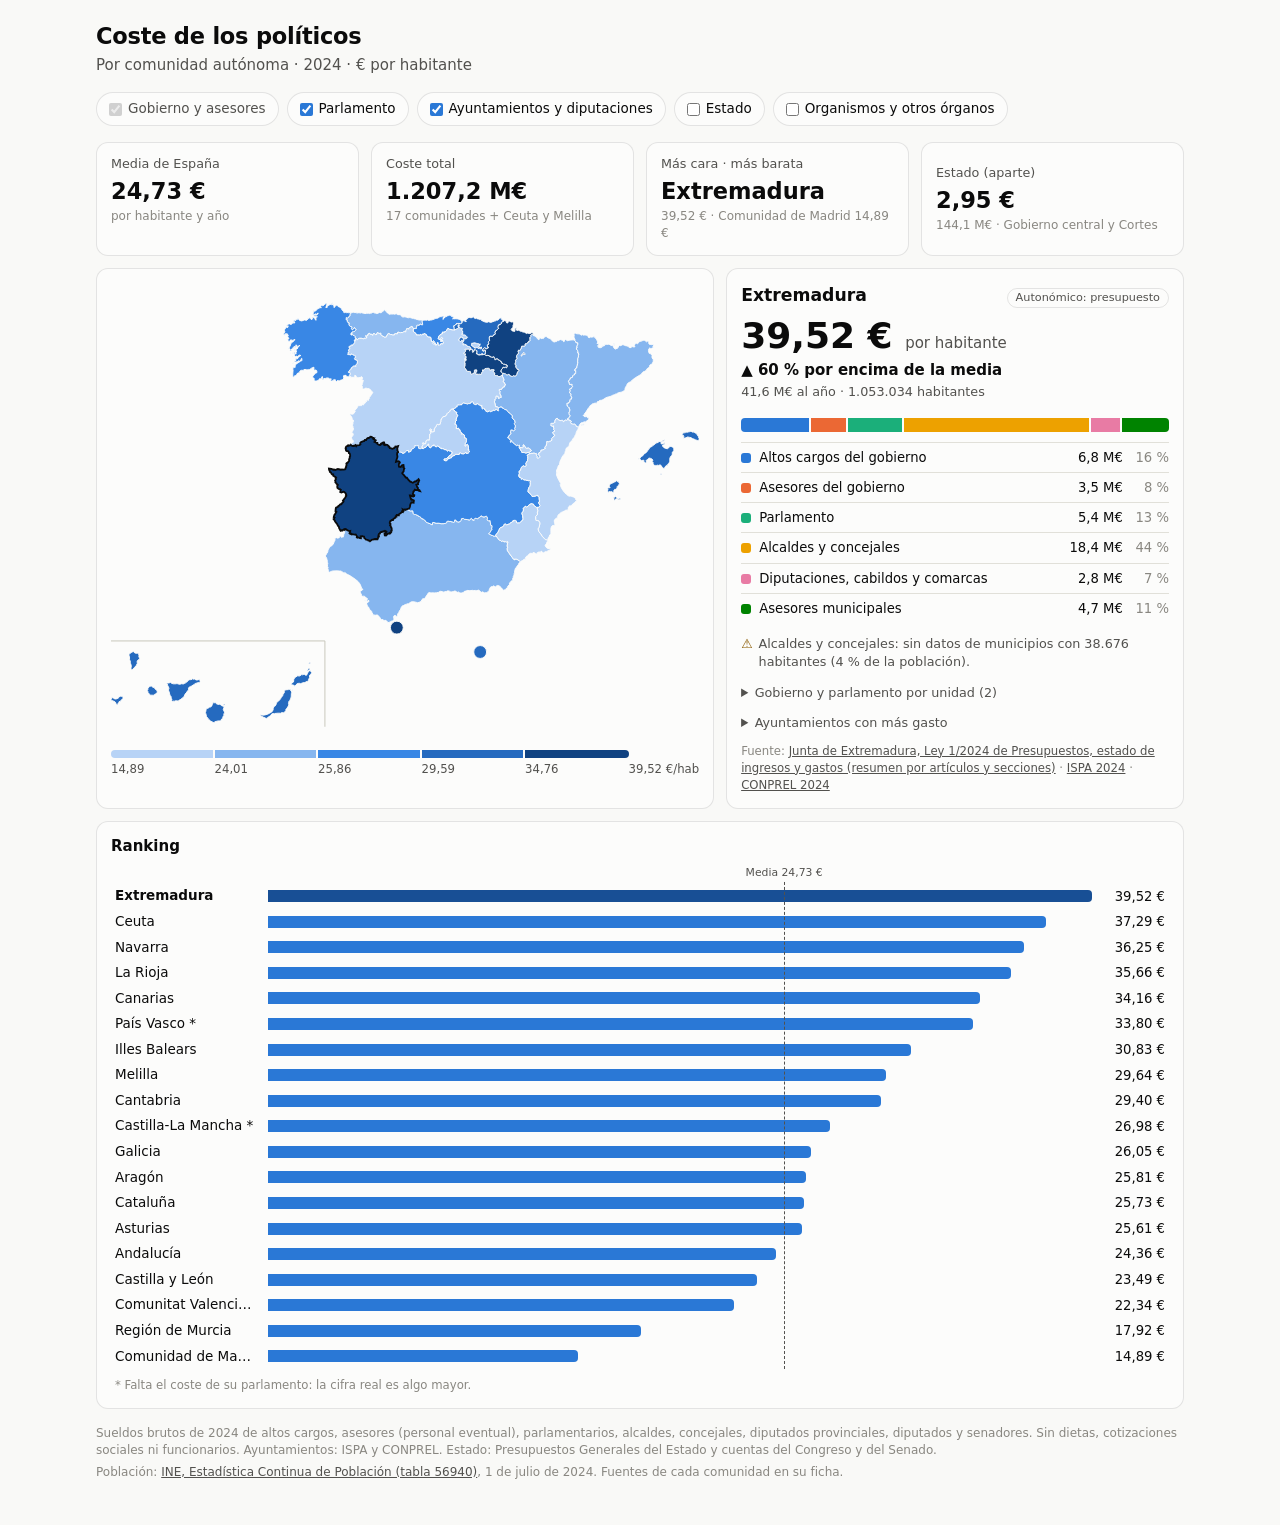
==== docs/index.html @ 9fc7ac74 "Coste de los políticos: web por comunidad autónoma con datos de 2024 Altos cargos, asesores y parlam" ====
<!doctype html>
<html lang="es">
<head>
<meta charset="utf-8">
<meta name="viewport" content="width=device-width, initial-scale=1">
<title>Coste de los políticos</title>
<meta name="description" content="Cuánto cuestan por habitante los altos cargos, asesores, parlamentarios, alcaldes y concejales de cada comunidad autónoma.">
<link rel="stylesheet" href="estilo.css">
</head>
<body>
<div class="app">
  <header class="cab">
    <h1>Coste de los políticos</h1>
    <p class="sub">Por comunidad autónoma · <span class="anyo">2024</span> · € por habitante</p>
  </header>

  <div class="filtros" role="group" aria-label="Qué se incluye">
    <label class="chip fijo"><input type="checkbox" checked disabled> Gobierno y asesores</label>
    <label class="chip"><input type="checkbox" id="f-parlamento" checked> Parlamento</label>
    <label class="chip"><input type="checkbox" id="f-local" checked> Ayuntamientos y diputaciones</label>
    <label class="chip"><input type="checkbox" id="f-estado"> Estado</label>
    <label class="chip"><input type="checkbox" id="f-otros"> Organismos y otros órganos</label>
  </div>

  <section class="kpis" id="kpis" aria-live="polite"></section>

  <main class="rejilla">
    <section class="tarjeta">
      <svg id="mapa" role="img" aria-label="Mapa de España coloreado por coste por habitante"></svg>
      <div class="leyenda" id="leyenda"></div>
    </section>
    <section class="tarjeta" id="ficha" aria-live="polite"></section>
  </main>

  <section class="tarjeta">
    <h2 class="titulo">Ranking</h2>
    <div id="ranking" class="ranking"></div>
  </section>

  <footer class="pie">
    <p>Sueldos brutos de <span class="anyo">2024</span> de altos cargos, asesores (personal eventual), parlamentarios, alcaldes, concejales, diputados provinciales, diputados y senadores. Sin dietas, cotizaciones sociales ni funcionarios. Ayuntamientos: ISPA y CONPREL. Estado: Presupuestos Generales del Estado y cuentas del Congreso y del Senado.</p>
    <p id="pie-fuentes"></p>
  </footer>
</div>
<div id="tip" class="tip" role="tooltip" hidden></div>

<script src="vendor/d3.min.js"></script>
<script src="vendor/topojson-client.min.js"></script>
<script src="vendor/d3-composite-projections.min.js"></script>
<script src="app.js"></script>
</body>
</html>
---- docs/estilo.css ----
:root {
  color-scheme: light;
  --plano: #f9f9f7;
  --superficie: #fcfcfb;
  --tinta: #0b0b0b;
  --tinta-2: #52514e;
  --tenue: #898781;
  --rejilla: #e1e0d9;
  --eje: #c3c2b7;
  --borde: rgba(11, 11, 11, 0.10);
  --acento: #2a78d6;
  --barra: #2a78d6;
  --barra-sel: #184f95;
  --hover: rgba(11, 11, 11, 0.04);
  /* Rampa secuencial (mapa): de menos a más */
  --seq-1: #b7d3f6;
  --seq-2: #86b6ef;
  --seq-3: #3987e5;
  --seq-4: #256abf;
  --seq-5: #104281;
  /* Componentes del coste (paleta categórica en orden fijo) */
  --c-1: #2a78d6;
  --c-2: #eb6834;
  --c-3: #1baf7a;
  --c-4: #eda100;
  --c-5: #e87ba4;
  --c-6: #008300;
  --c-7: #6250d6;
  --c-8: #e34948;
  --aviso: #8a5a00;
}

@media (prefers-color-scheme: dark) {
  :root:not([data-theme="light"]) {
    color-scheme: dark;
    --plano: #0d0d0d;
    --superficie: #1a1a19;
    --tinta: #f0efec;
    --tinta-2: #c3c2b7;
    --tenue: #898781;
    --rejilla: #2c2c2a;
    --eje: #383835;
    --borde: rgba(255, 255, 255, 0.10);
    --acento: #3987e5;
    --barra: #3987e5;
    --barra-sel: #9ec5f4;
    --hover: rgba(255, 255, 255, 0.05);
    --seq-1: #104281;
    --seq-2: #1c5cab;
    --seq-3: #2a78d6;
    --seq-4: #5598e7;
    --seq-5: #9ec5f4;
    --c-1: #3987e5;
    --c-2: #d95926;
    --c-3: #199e70;
    --c-4: #c98500;
    --c-5: #d55181;
    --c-6: #008300;
    --c-7: #9085e9;
    --c-8: #e66767;
    --aviso: #fab219;
  }
}
:root[data-theme="dark"] {
  color-scheme: dark;
  --plano: #0d0d0d;
  --superficie: #1a1a19;
  --tinta: #f0efec;
  --tinta-2: #c3c2b7;
  --tenue: #898781;
  --rejilla: #2c2c2a;
  --eje: #383835;
  --borde: rgba(255, 255, 255, 0.10);
  --acento: #3987e5;
  --barra: #3987e5;
  --barra-sel: #9ec5f4;
  --hover: rgba(255, 255, 255, 0.05);
  --seq-1: #104281;
  --seq-2: #1c5cab;
  --seq-3: #2a78d6;
  --seq-4: #5598e7;
  --seq-5: #9ec5f4;
  --c-1: #3987e5;
  --c-2: #d95926;
  --c-3: #199e70;
  --c-4: #c98500;
  --c-5: #d55181;
  --c-6: #008300;
  --c-7: #9085e9;
  --c-8: #e66767;
  --aviso: #fab219;
}

* { box-sizing: border-box; }

html, body {
  margin: 0;
  background: var(--plano);
  color: var(--tinta);
  font-family: system-ui, -apple-system, "Segoe UI", sans-serif;
  font-size: 15px;
  line-height: 1.45;
}

.app {
  max-width: 1120px;
  margin: 0 auto;
  padding: 20px 16px 40px;
}

.cab h1 { font-size: 1.5rem; margin: 0; font-weight: 650; letter-spacing: -0.01em; }
.sub { margin: 2px 0 0; color: var(--tinta-2); }

.filtros { display: flex; flex-wrap: wrap; gap: 8px; margin: 16px 0; }
.chip {
  display: inline-flex; align-items: center; gap: 6px;
  padding: 6px 12px; border: 1px solid var(--borde); border-radius: 999px;
  background: var(--superficie); cursor: pointer; user-select: none; font-size: 0.9rem;
}
.chip:hover { background: var(--hover); }
.chip.fijo { cursor: default; color: var(--tinta-2); }
.chip input { accent-color: var(--acento); margin: 0; }

.kpis { display: grid; grid-template-columns: repeat(4, minmax(0, 1fr)); gap: 12px; margin-bottom: 12px; }
.kpi.clic { font: inherit; color: inherit; text-align: left; cursor: pointer; }
.kpi.clic:hover { background: var(--hover); }
.kpi.clic.sel { border-color: var(--tinta-2); }
.kpi { background: var(--superficie); border: 1px solid var(--borde); border-radius: 12px; padding: 12px 14px; }
.kpi .et { color: var(--tinta-2); font-size: 0.85rem; }
.kpi .val { font-size: 1.5rem; font-weight: 650; margin-top: 2px; }
.kpi .det { color: var(--tenue); font-size: 0.8rem; }

.rejilla { display: grid; grid-template-columns: minmax(0, 1.35fr) minmax(0, 1fr); gap: 12px; margin-bottom: 12px; }
.tarjeta { background: var(--superficie); border: 1px solid var(--borde); border-radius: 12px; padding: 14px; min-width: 0; }
.titulo { font-size: 1rem; margin: 0 0 10px; font-weight: 600; }

#mapa { width: 100%; height: auto; display: block; }
#mapa .region { stroke: var(--superficie); stroke-width: 1; cursor: pointer; }
#mapa .region:hover { stroke: var(--tinta); stroke-width: 1.5; }
#mapa .region.sel { stroke: var(--tinta); stroke-width: 2; }
#mapa .marco { fill: none; stroke: var(--eje); stroke-width: 1; }

.leyenda { display: flex; align-items: flex-start; gap: 0; margin-top: 8px; font-size: 0.78rem; color: var(--tinta-2); }
.leyenda .paso { display: flex; flex-direction: column; flex: 1; min-width: 0; }
.leyenda .paso i { display: block; height: 8px; margin-right: 2px; }
.leyenda .paso:first-child i { border-radius: 4px 0 0 4px; }
.leyenda .paso:nth-last-child(2) i { border-radius: 0 4px 4px 0; margin-right: 0; }
.leyenda .paso.fin { flex: 0 0 auto; min-width: auto; }
.leyenda .paso.fin i { background: none; }
.leyenda .paso span { margin-top: 3px; font-variant-numeric: tabular-nums; }

/* Ficha */
.ficha-cab { display: flex; justify-content: space-between; align-items: baseline; gap: 8px; }
.ficha-cab h2 { font-size: 1.15rem; margin: 0; }
.base { font-size: 0.75rem; color: var(--tinta-2); border: 1px solid var(--borde); border-radius: 999px; padding: 1px 8px; white-space: nowrap; }
.heroe { font-size: 2.4rem; font-weight: 650; line-height: 1.1; margin-top: 8px; }
.heroe small { font-size: 1rem; font-weight: 500; color: var(--tinta-2); }
.comp { margin-top: 4px; color: var(--tinta-2); }
.comp b { color: var(--tinta); font-weight: 600; }
.datos-linea { color: var(--tinta-2); font-size: 0.85rem; margin-top: 2px; }

.pila { display: flex; height: 14px; gap: 2px; margin: 16px 0 10px; }
.pila span { display: block; height: 100%; min-width: 2px; }
.pila span:first-child { border-radius: 4px 0 0 4px; }
.pila span:last-child { border-radius: 0 4px 4px 0; }
.pila span:only-child { border-radius: 4px; }

.desglose { width: 100%; border-collapse: collapse; font-size: 0.88rem; }
.desglose td { padding: 5px 0; border-top: 1px solid var(--rejilla); }
.desglose td.num { text-align: right; font-variant-numeric: tabular-nums; white-space: nowrap; padding-left: 8px; }
.desglose td.pct { color: var(--tenue); width: 3.5em; }
.mu { display: inline-block; width: 10px; height: 10px; border-radius: 3px; margin-right: 8px; vertical-align: -1px; }

.avisos { margin: 12px 0 0; padding: 0; list-style: none; font-size: 0.85rem; }
.avisos li { display: flex; gap: 6px; color: var(--tinta-2); margin-top: 4px; }
.avisos li.falta::before, .avisos li.aviso::before { content: "⚠"; color: var(--aviso); }
.avisos li.nota::before { content: "ℹ"; color: var(--tenue); }

details { margin-top: 12px; font-size: 0.85rem; }
summary { cursor: pointer; color: var(--tinta-2); }
details ul { margin: 6px 0 0; padding: 0; list-style: none; max-height: 260px; overflow: auto; }
details li { display: flex; justify-content: space-between; gap: 8px; padding: 3px 0; border-top: 1px solid var(--rejilla); }
details li span:last-child { font-variant-numeric: tabular-nums; white-space: nowrap; color: var(--tinta-2); }
.fuentes { margin-top: 10px; font-size: 0.78rem; color: var(--tenue); }
.fuentes a { color: var(--tinta-2); }

/* Ranking */
.ranking { position: relative; }
.fila {
  display: grid; grid-template-columns: 9.5rem minmax(0, 1fr) 4.2rem; align-items: center; gap: 10px;
  width: 100%; padding: 3px 4px; border: 0; background: none; color: inherit; font: inherit; text-align: left;
  cursor: pointer; border-radius: 6px;
}
.fila:hover { background: var(--hover); }
.fila .nom { white-space: nowrap; overflow: hidden; text-overflow: ellipsis; font-size: 0.9rem; }
.fila.sel .nom { font-weight: 650; }
.fila .pista { position: relative; height: 12px; }
.fila .bar { position: absolute; left: 0; top: 0; bottom: 0; background: var(--barra); border-radius: 0 4px 4px 0; }
.fila.sel .bar { background: var(--barra-sel); }
.fila .v { text-align: right; font-variant-numeric: tabular-nums; font-size: 0.88rem; }
.media-linea { position: absolute; top: 0; bottom: 0; width: 0; border-left: 1.5px dashed var(--tinta-2); pointer-events: none; }
.media-et { position: absolute; top: -2px; transform: translateX(-50%); font-size: 0.72rem; color: var(--tinta-2); background: var(--superficie); padding: 0 4px; pointer-events: none; }
.ranking-cuerpo { position: relative; padding-top: 16px; }
.nota-rk { margin: 8px 4px 0; font-size: 0.78rem; color: var(--tenue); }

.pie { color: var(--tenue); font-size: 0.8rem; margin-top: 16px; }
.pie p { margin: 4px 0; }
.pie a { color: var(--tinta-2); }

.tip {
  position: fixed; z-index: 10; pointer-events: none;
  background: var(--superficie); color: var(--tinta); border: 1px solid var(--borde);
  border-radius: 8px; padding: 8px 10px; font-size: 0.82rem; box-shadow: 0 4px 16px rgba(0, 0, 0, 0.12);
  max-width: 240px;
}
.tip b { display: block; margin-bottom: 2px; }
.tip .t2 { color: var(--tinta-2); }

@media (max-width: 760px) {
  .rejilla { grid-template-columns: 1fr; }
  .kpis { grid-template-columns: 1fr 1fr; }
  .fila { grid-template-columns: 7.2rem minmax(0, 1fr) 3.8rem; gap: 8px; }
  .heroe { font-size: 2rem; }
}
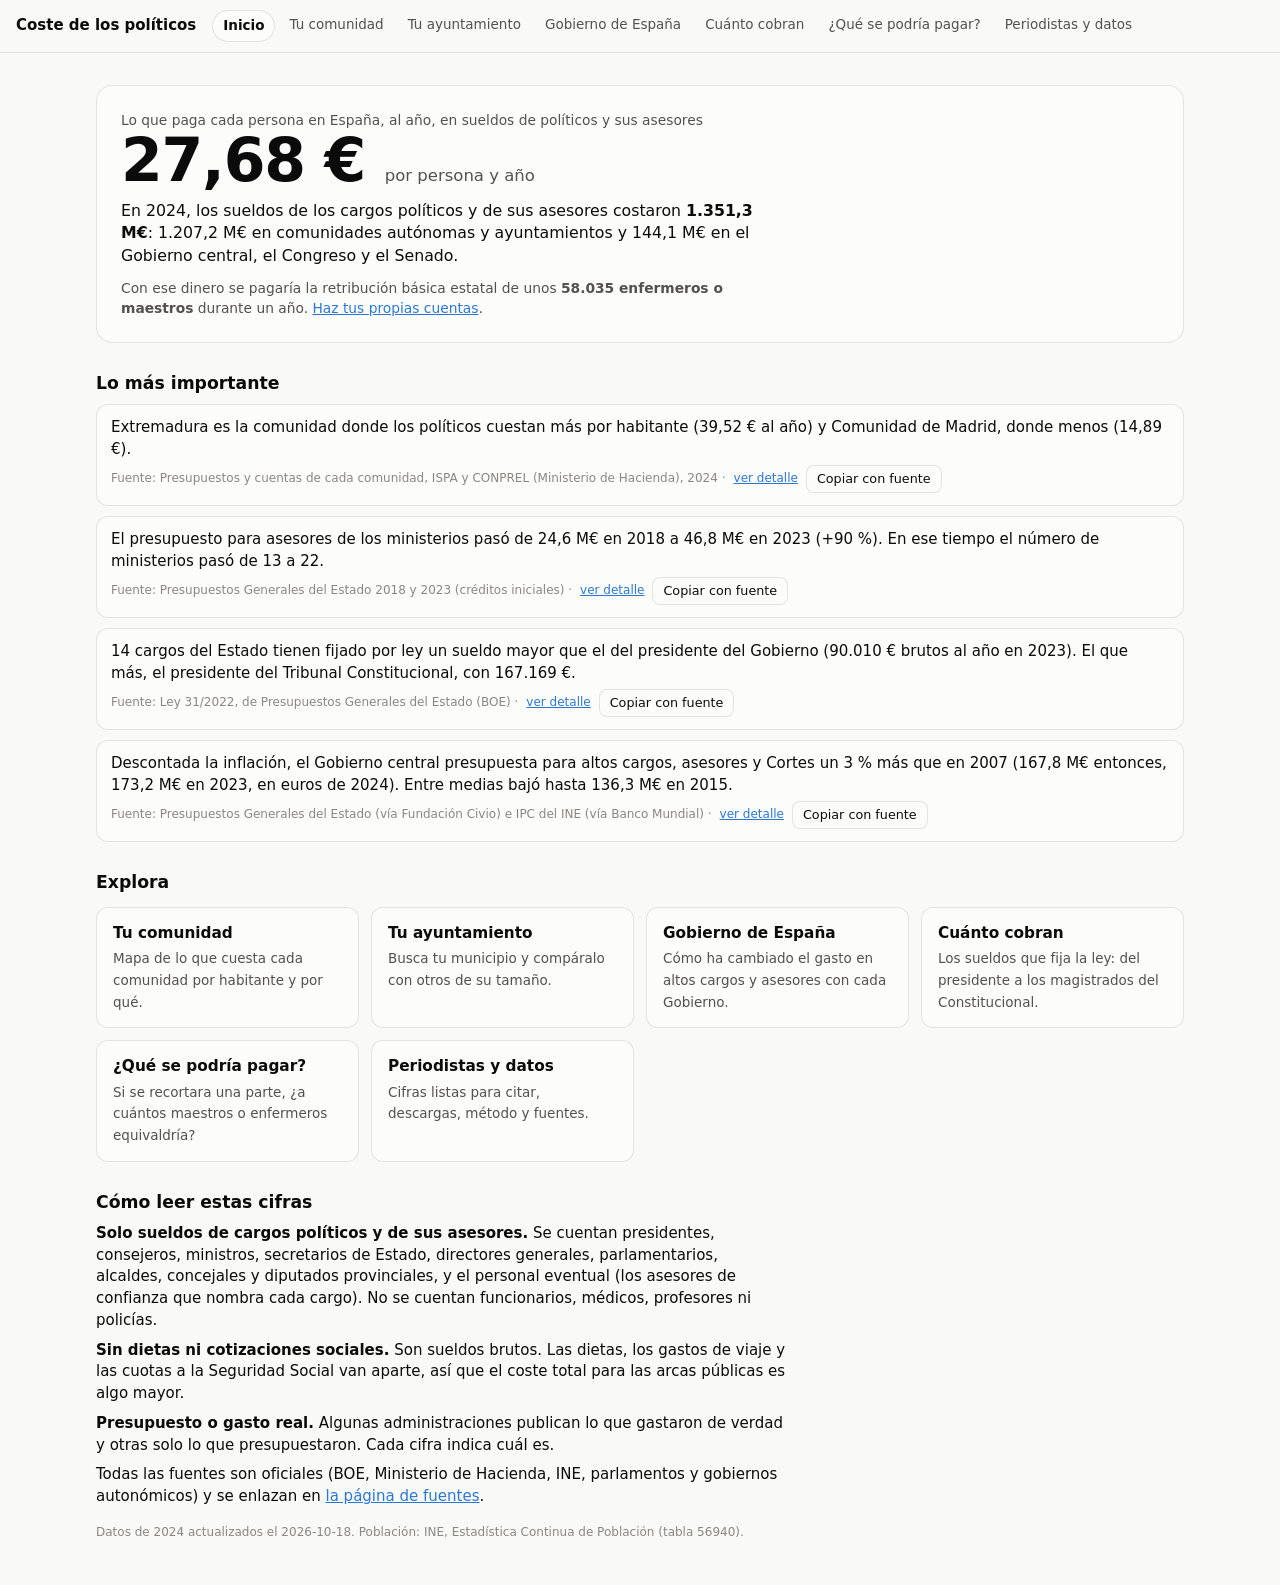
==== commit 2f262d49: "Web para cualquier lector: Gobierno central desde 2007, sueldos desde 1986 y sección para periodista" ====
--- a/docs/index.html
+++ b/docs/index.html
@@ -4,49 +4,47 @@
 <meta charset="utf-8">
 <meta name="viewport" content="width=device-width, initial-scale=1">
 <title>Coste de los políticos</title>
-<meta name="description" content="Cuánto cuestan por habitante los altos cargos, asesores, parlamentarios, alcaldes y concejales de cada comunidad autónoma.">
+<meta name="description" content="Cuánto nos cuestan los políticos en España: gobiernos, parlamentos, ayuntamientos y Gobierno central, explicado para cualquiera y con datos descargables para periodistas.">
 <link rel="stylesheet" href="estilo.css">
 </head>
 <body>
+<nav class="menu" id="menu" aria-label="Secciones"></nav>
 <div class="app">
-  <header class="cab">
-    <h1>Coste de los políticos</h1>
-    <p class="sub">Por comunidad autónoma · <span class="anyo">2024</span> · € por habitante</p>
-  </header>
-
-  <div class="filtros" role="group" aria-label="Qué se incluye">
-    <label class="chip fijo"><input type="checkbox" checked disabled> Gobierno y asesores</label>
-    <label class="chip"><input type="checkbox" id="f-parlamento" checked> Parlamento</label>
-    <label class="chip"><input type="checkbox" id="f-local" checked> Ayuntamientos y diputaciones</label>
-    <label class="chip"><input type="checkbox" id="f-estado"> Estado</label>
-    <label class="chip"><input type="checkbox" id="f-otros"> Organismos y otros órganos</label>
-  </div>
-
-  <section class="kpis" id="kpis" aria-live="polite"></section>
-
-  <main class="rejilla">
-    <section class="tarjeta">
-      <svg id="mapa" role="img" aria-label="Mapa de España coloreado por coste por habitante"></svg>
-      <div class="leyenda" id="leyenda"></div>
-    </section>
-    <section class="tarjeta" id="ficha" aria-live="polite"></section>
-  </main>
-
-  <section class="tarjeta">
-    <h2 class="titulo">Ranking</h2>
-    <div id="ranking" class="ranking"></div>
+  <section class="portada" aria-live="polite">
+    <div class="det">Lo que paga cada persona en España, al año, en sueldos de políticos y sus asesores</div>
+    <div class="gran-cifra" id="cifra">…</div>
+    <p id="explica"></p>
+    <p class="det" id="equivale"></p>
   </section>
 
-  <footer class="pie">
-    <p>Sueldos brutos de <span class="anyo">2024</span> de altos cargos, asesores (personal eventual), parlamentarios, alcaldes, concejales, diputados provinciales, diputados y senadores. Sin dietas, cotizaciones sociales ni funcionarios. Ayuntamientos: ISPA y CONPREL. Estado: Presupuestos Generales del Estado y cuentas del Congreso y del Senado.</p>
-    <p id="pie-fuentes"></p>
-  </footer>
+  <section class="seccion">
+    <h2>Lo más importante</h2>
+    <ul class="claves" id="claves"></ul>
+  </section>
+
+  <section class="seccion">
+    <h2>Explora</h2>
+    <div class="tarjetas">
+      <a class="tarjeta-enlace" href="comunidades.html"><b>Tu comunidad</b><span>Mapa de lo que cuesta cada comunidad por habitante y por qué.</span></a>
+      <a class="tarjeta-enlace" href="ayuntamientos.html"><b>Tu ayuntamiento</b><span>Busca tu municipio y compáralo con otros de su tamaño.</span></a>
+      <a class="tarjeta-enlace" href="estado.html"><b>Gobierno de España</b><span>Cómo ha cambiado el gasto en altos cargos y asesores con cada Gobierno.</span></a>
+      <a class="tarjeta-enlace" href="sueldos.html"><b>Cuánto cobran</b><span>Los sueldos que fija la ley: del presidente a los magistrados del Constitucional.</span></a>
+      <a class="tarjeta-enlace" href="calculadora.html"><b>¿Qué se podría pagar?</b><span>Si se recortara una parte, ¿a cuántos maestros o enfermeros equivaldría?</span></a>
+      <a class="tarjeta-enlace" href="periodistas.html"><b>Periodistas y datos</b><span>Cifras listas para citar, descargas, método y fuentes.</span></a>
+    </div>
+  </section>
+
+  <section class="seccion texto">
+    <h2>Cómo leer estas cifras</h2>
+    <p><b>Solo sueldos de cargos políticos y de sus asesores.</b> Se cuentan presidentes, consejeros, ministros, secretarios de Estado, directores generales, parlamentarios, alcaldes, concejales y diputados provinciales, y el personal eventual (los asesores de confianza que nombra cada cargo). No se cuentan funcionarios, médicos, profesores ni policías.</p>
+    <p><b>Sin dietas ni cotizaciones sociales.</b> Son sueldos brutos. Las dietas, los gastos de viaje y las cuotas a la Seguridad Social van aparte, así que el coste total para las arcas públicas es algo mayor.</p>
+    <p><b>Presupuesto o gasto real.</b> Algunas administraciones publican lo que gastaron de verdad y otras solo lo que presupuestaron. Cada cifra indica cuál es.</p>
+    <p>Todas las fuentes son oficiales (BOE, Ministerio de Hacienda, INE, parlamentos y gobiernos autonómicos) y se enlazan en <a href="periodistas.html#fuentes">la página de fuentes</a>.</p>
+  </section>
+
+  <footer class="pie"><p id="pie"></p></footer>
 </div>
-<div id="tip" class="tip" role="tooltip" hidden></div>
-
-<script src="vendor/d3.min.js"></script>
-<script src="vendor/topojson-client.min.js"></script>
-<script src="vendor/d3-composite-projections.min.js"></script>
-<script src="app.js"></script>
+<script src="comun.js"></script>
+<script src="inicio.js"></script>
 </body>
 </html>
--- a/docs/estilo.css
+++ b/docs/estilo.css
@@ -222,3 +222,136 @@
   .fila { grid-template-columns: 7.2rem minmax(0, 1fr) 3.8rem; gap: 8px; }
   .heroe { font-size: 2rem; }
 }
+
+/* ---- Estructura común de las páginas ---- */
+.menu {
+  position: sticky; top: 0; z-index: 5; background: var(--plano); border-bottom: 1px solid var(--borde);
+  display: flex; align-items: center; gap: 16px; flex-wrap: wrap; padding: 10px 16px; max-width: none;
+}
+.menu .marca { font-weight: 700; color: var(--tinta); text-decoration: none; white-space: nowrap; }
+.menu-enlaces { display: flex; flex-wrap: wrap; gap: 4px; }
+.menu-enlaces a {
+  color: var(--tinta-2); text-decoration: none; padding: 5px 10px; border-radius: 999px; font-size: 0.9rem;
+}
+.menu-enlaces a:hover { background: var(--hover); color: var(--tinta); }
+.menu-enlaces a[aria-current="page"] { background: var(--superficie); color: var(--tinta); border: 1px solid var(--borde); font-weight: 600; }
+.menu-boton { display: none; margin-left: auto; font: inherit; background: var(--superficie); color: var(--tinta);
+  border: 1px solid var(--borde); border-radius: 8px; padding: 4px 10px; cursor: pointer; }
+
+a { color: var(--acento); }
+.app h1 { font-size: 1.6rem; margin: 8px 0 4px; font-weight: 650; letter-spacing: -0.01em; }
+.app h2 { font-size: 1.15rem; margin: 0 0 8px; font-weight: 650; }
+.entradilla { color: var(--tinta-2); font-size: 1.05rem; max-width: 46rem; margin: 0 0 16px; }
+.seccion { margin: 28px 0 0; }
+.texto { max-width: 46rem; }
+.texto p { margin: 8px 0; }
+.nota-pie { color: var(--tenue); font-size: 0.8rem; margin-top: 8px; }
+
+/* Portada */
+.portada { background: var(--superficie); border: 1px solid var(--borde); border-radius: 16px; padding: 24px; margin-top: 12px; }
+.portada .gran-cifra { font-size: clamp(2.6rem, 8vw, 4rem); font-weight: 700; line-height: 1; letter-spacing: -0.02em; }
+.portada .gran-cifra small { font-size: 1.1rem; font-weight: 500; color: var(--tinta-2); letter-spacing: 0; }
+.portada p { margin: 10px 0 0; font-size: 1.05rem; max-width: 44rem; }
+.portada .det { color: var(--tinta-2); font-size: 0.92rem; }
+
+.tarjetas { display: grid; grid-template-columns: repeat(auto-fill, minmax(240px, 1fr)); gap: 12px; margin-top: 12px; }
+a.tarjeta-enlace {
+  display: block; text-decoration: none; color: inherit; background: var(--superficie); border: 1px solid var(--borde);
+  border-radius: 12px; padding: 14px 16px;
+}
+a.tarjeta-enlace:hover { background: var(--hover); border-color: var(--tinta-2); }
+a.tarjeta-enlace b { display: block; font-size: 1.02rem; margin-bottom: 4px; }
+a.tarjeta-enlace span { color: var(--tinta-2); font-size: 0.9rem; }
+
+.claves { list-style: none; margin: 0; padding: 0; display: grid; gap: 10px; }
+.claves li { background: var(--superficie); border: 1px solid var(--borde); border-radius: 12px; padding: 12px 14px; }
+.claves .frase { font-size: 1rem; }
+.claves .fuente-frase { color: var(--tenue); font-size: 0.8rem; margin-top: 4px; display: flex; gap: 8px; align-items: center; flex-wrap: wrap; }
+
+/* Botones y controles */
+.boton {
+  font: inherit; font-size: 0.85rem; color: var(--tinta); background: var(--superficie); border: 1px solid var(--borde);
+  border-radius: 8px; padding: 4px 10px; cursor: pointer; text-decoration: none; display: inline-flex; align-items: center; gap: 4px;
+}
+.boton:hover { background: var(--hover); border-color: var(--tinta-2); }
+.segmentos { display: inline-flex; border: 1px solid var(--borde); border-radius: 999px; padding: 2px; background: var(--superficie); }
+.segmentos button { font: inherit; font-size: 0.85rem; border: 0; background: none; color: var(--tinta-2); padding: 4px 12px; border-radius: 999px; cursor: pointer; }
+.segmentos button[aria-pressed="true"] { background: var(--tinta); color: var(--plano); }
+.controles { display: flex; flex-wrap: wrap; gap: 8px 16px; align-items: center; margin: 8px 0 12px; }
+.controles label { font-size: 0.85rem; color: var(--tinta-2); display: inline-flex; gap: 6px; align-items: center; }
+input[type="search"], input[type="number"], select {
+  font: inherit; color: var(--tinta); background: var(--superficie); border: 1px solid var(--borde);
+  border-radius: 8px; padding: 7px 10px;
+}
+input[type="search"] { width: 100%; max-width: 28rem; font-size: 1rem; }
+
+/* Gráficos */
+.grafico { width: 100%; height: auto; display: block; overflow: visible; }
+.grafico .eje text { fill: var(--tinta-2); font-size: 11px; }
+.grafico .eje line, .grafico .eje path { stroke: var(--eje); }
+.grafico .rejilla-y line { stroke: var(--rejilla); }
+.grafico .banda { fill: var(--hover); }
+.grafico .banda-et { fill: var(--tinta-2); font-size: 11px; }
+.grafico .prorroga { fill: url(#rayado); }
+.grafico .marca-hover { fill: transparent; cursor: default; }
+.grafico .linea { fill: none; stroke-width: 2; }
+.grafico .punto { stroke: var(--superficie); stroke-width: 2; }
+.leyenda-cat { display: flex; flex-wrap: wrap; gap: 4px 14px; font-size: 0.82rem; color: var(--tinta-2); margin: 6px 0; }
+.leyenda-cat span { display: inline-flex; align-items: center; gap: 6px; }
+
+/* Tablas de datos */
+.tabla { width: 100%; border-collapse: collapse; font-size: 0.88rem; }
+.tabla th { text-align: left; color: var(--tinta-2); font-weight: 600; padding: 6px 8px 6px 0; border-bottom: 1px solid var(--eje); }
+.tabla td { padding: 6px 8px 6px 0; border-top: 1px solid var(--rejilla); vertical-align: top; }
+.tabla .num { text-align: right; font-variant-numeric: tabular-nums; white-space: nowrap; }
+.tabla-scroll { overflow-x: auto; }
+.etiqueta { display: inline-block; font-size: 0.72rem; border: 1px solid var(--borde); border-radius: 999px; padding: 0 7px; color: var(--tinta-2); white-space: nowrap; }
+.etiqueta.alerta { border-color: var(--aviso); color: var(--aviso); }
+
+/* Barras horizontales (rankings de sueldos, municipios) */
+.barras { display: grid; gap: 2px; }
+.barra-fila { display: grid; grid-template-columns: minmax(0, 15rem) minmax(0, 1fr) 6.5rem; gap: 10px; align-items: center; padding: 3px 4px; border-radius: 6px; }
+.barra-fila:hover { background: var(--hover); }
+.barra-fila .nom { font-size: 0.88rem; }
+.barra-fila .pista { position: relative; height: 12px; }
+.barra-fila .bar { position: absolute; left: 0; top: 0; bottom: 0; border-radius: 0 4px 4px 0; background: var(--barra); }
+.barra-fila .v { text-align: right; font-variant-numeric: tabular-nums; font-size: 0.88rem; }
+.barra-fila .ref { position: absolute; top: -3px; bottom: -3px; border-left: 1.5px dashed var(--tinta-2); }
+
+/* Explicaciones («por qué cuesta tanto») */
+.porque { margin-top: 14px; padding: 12px 14px; border-radius: 10px; background: var(--hover); font-size: 0.9rem; }
+.porque h3 { margin: 0 0 6px; font-size: 0.95rem; }
+.porque ul { margin: 0; padding-left: 18px; }
+.porque li { margin: 4px 0; }
+
+/* Calculadora */
+.calc { display: grid; grid-template-columns: minmax(0, 1fr) minmax(0, 1fr); gap: 12px; }
+.calc .campo { display: grid; gap: 6px; margin-bottom: 12px; }
+.calc .campo > span { font-size: 0.85rem; color: var(--tinta-2); }
+.resultado-calc .gran-cifra { font-size: 2.8rem; font-weight: 700; line-height: 1.05; }
+.iconos { display: flex; flex-wrap: wrap; gap: 3px; margin-top: 10px; max-height: 220px; overflow: hidden; }
+.iconos i { width: 10px; height: 10px; border-radius: 3px; background: var(--c-3); display: block; }
+
+.aviso-caja { border: 1px solid var(--aviso); border-radius: 10px; padding: 10px 12px; font-size: 0.9rem; margin: 12px 0; }
+.aviso-caja b { color: var(--aviso); }
+code, pre { font-family: ui-monospace, SFMono-Regular, Menlo, monospace; font-size: 0.82rem; }
+pre { background: var(--hover); padding: 10px; border-radius: 8px; overflow-x: auto; white-space: pre-wrap; word-break: break-all; }
+
+@media (max-width: 760px) {
+  .menu-boton { display: inline-block; }
+  .menu-enlaces { display: none; width: 100%; flex-direction: column; }
+  .menu.abierto .menu-enlaces { display: flex; }
+  .calc { grid-template-columns: 1fr; }
+  .barra-fila { grid-template-columns: minmax(0, 9rem) minmax(0, 1fr) 5.5rem; gap: 8px; }
+  .portada { padding: 18px 16px; }
+}
+.porque .t2 { color: var(--tinta-2); }
+[hidden] { display: none !important; }
+.calc .campo select, .calc .campo input[type="number"] { width: 100%; max-width: 100%; min-width: 0; }
+.barra-fila .nom { overflow-wrap: anywhere; }
+.controles select { max-width: 100%; }
+.controles label { flex-wrap: wrap; }
+@media (max-width: 560px) {
+  .barra-fila { grid-template-columns: minmax(0, 1fr) auto; row-gap: 2px; }
+  .barra-fila .nom { grid-column: 1 / -1; }
+}
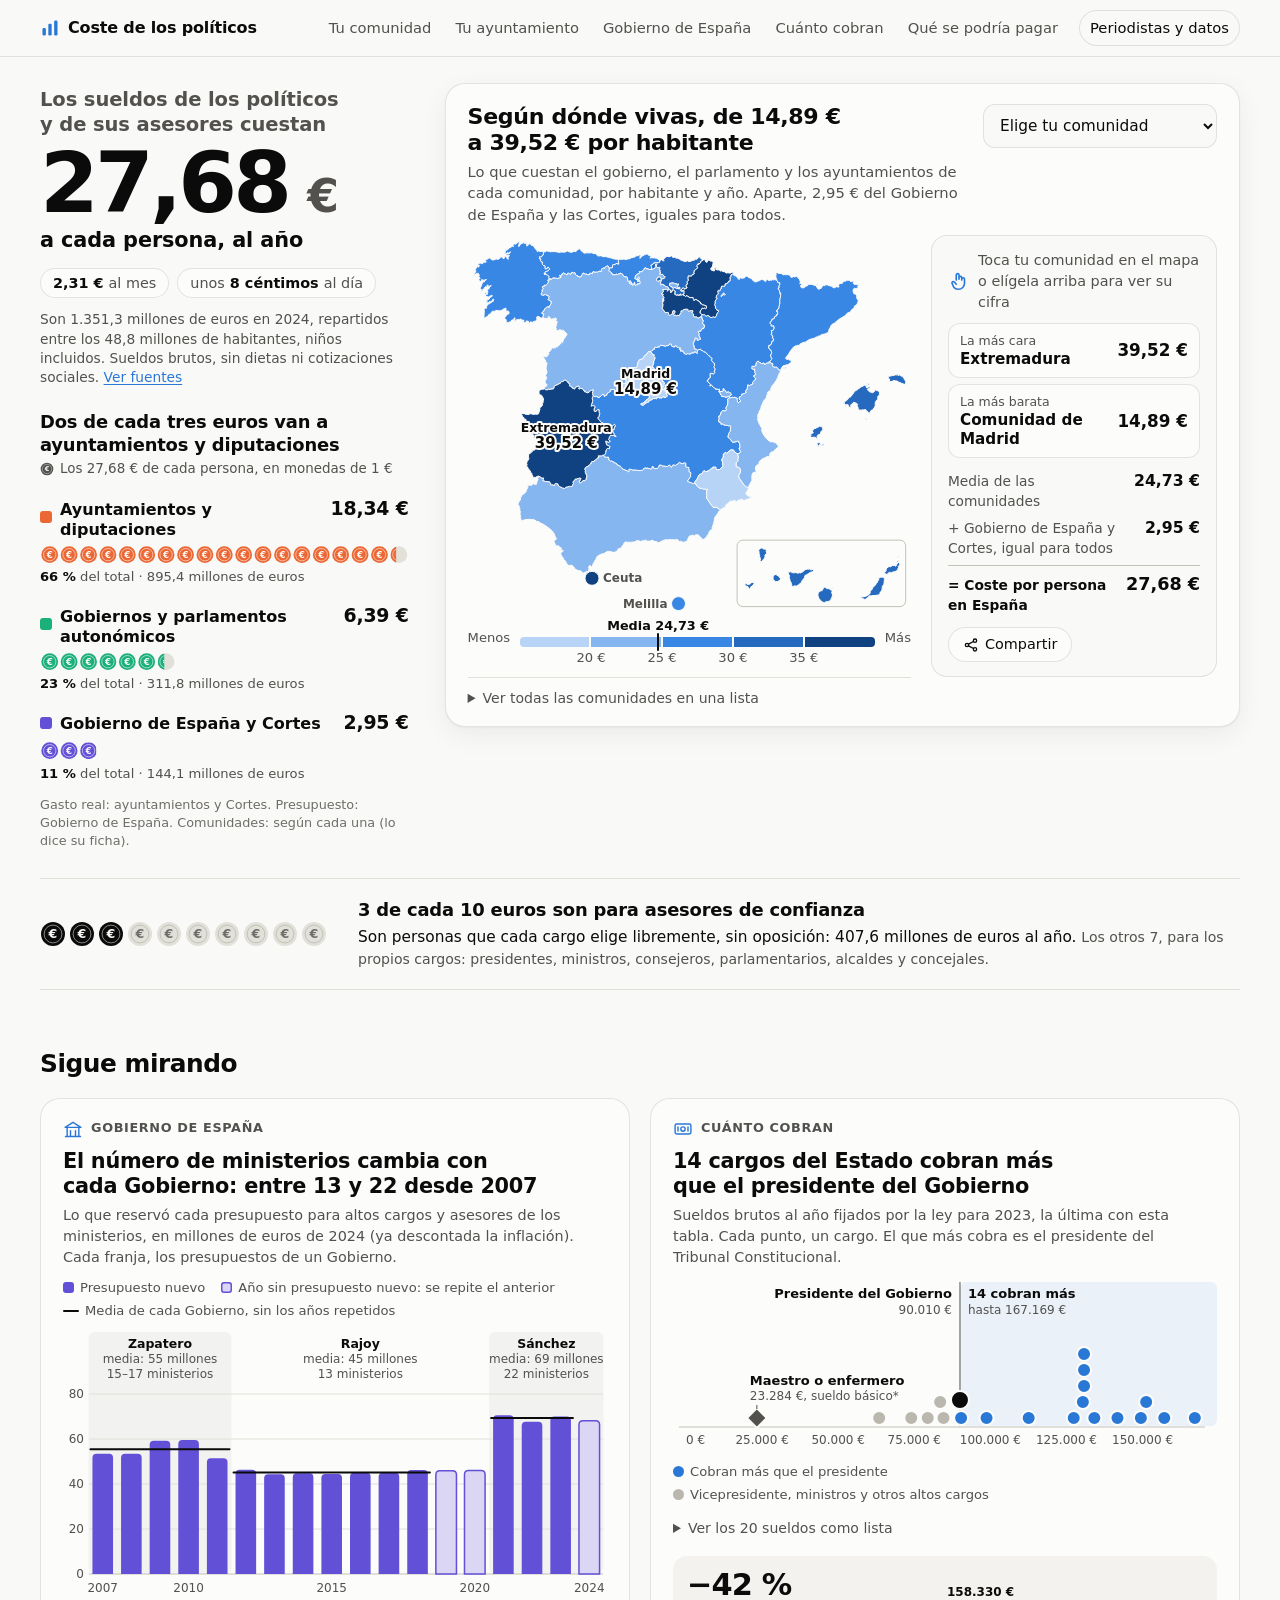
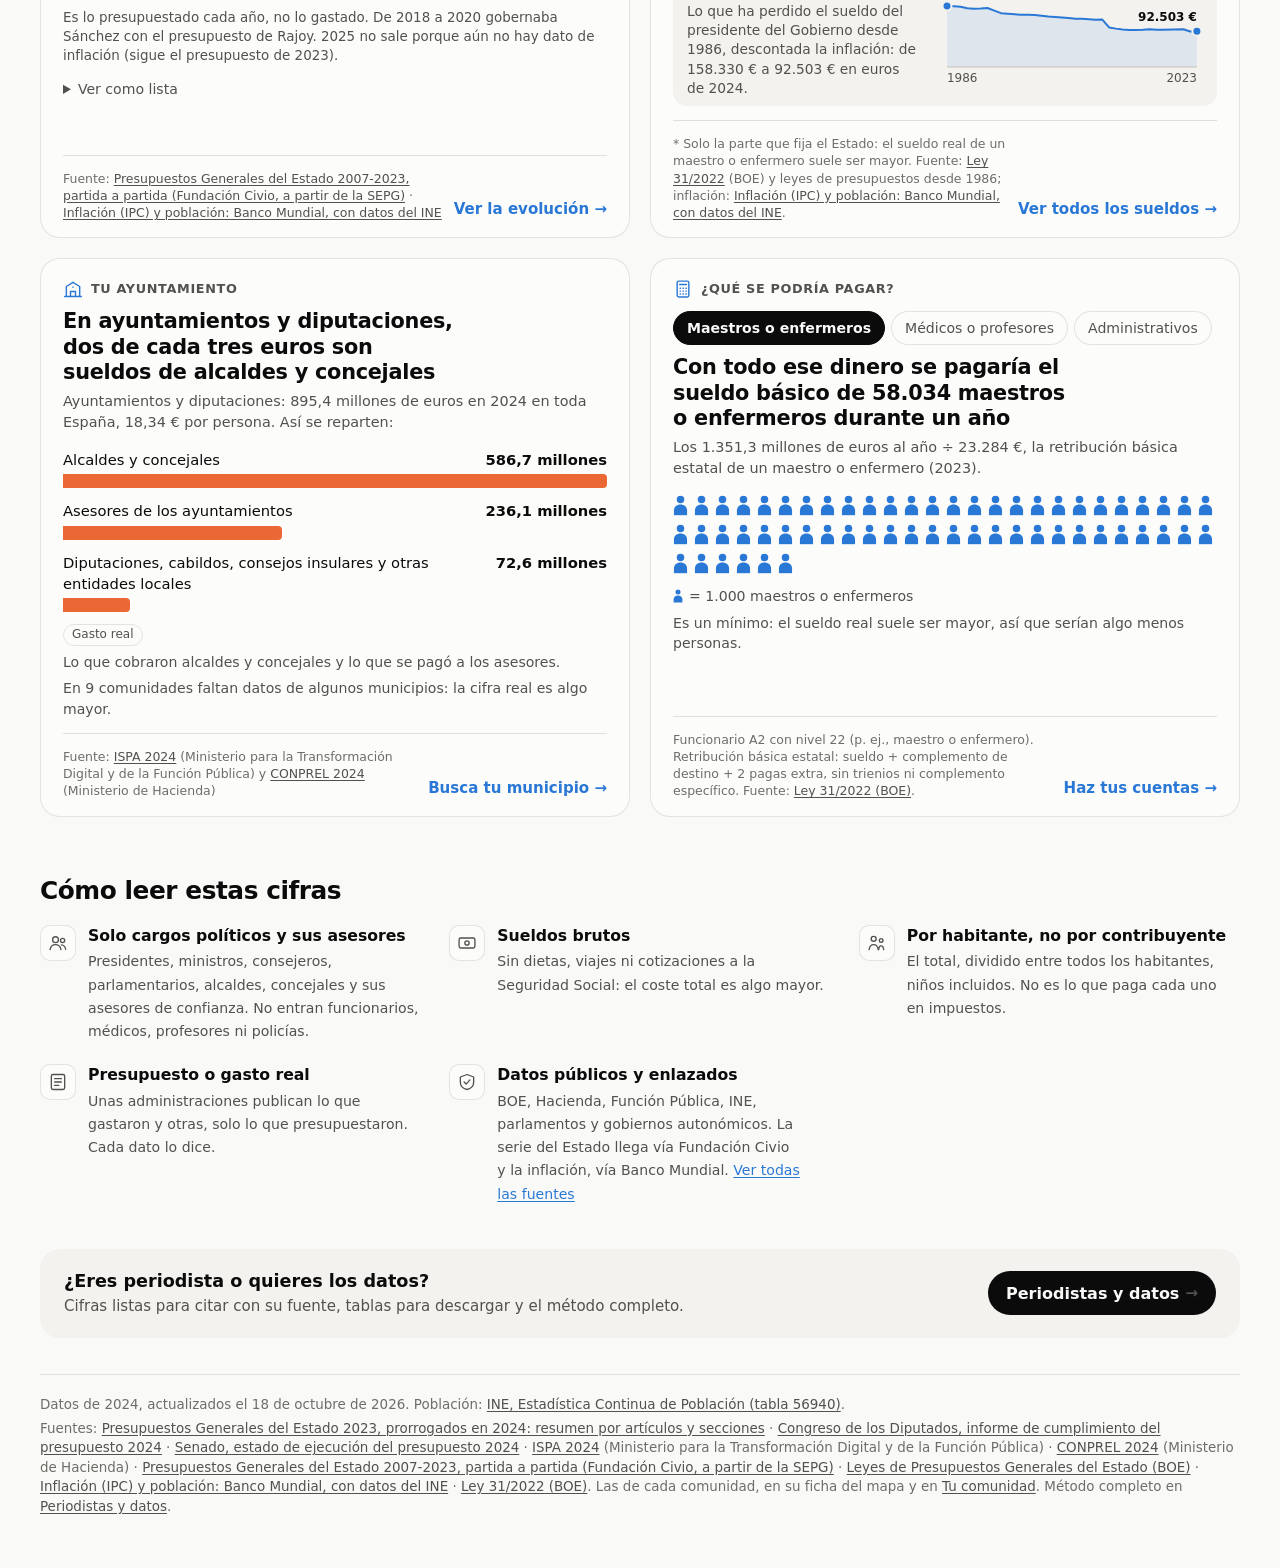
==== commit 667b829b: "Trabajo en curso: nueva portada (sin publicar) Co-Authored-By: Claude Opus 5.5 <noreply@anthropic.co" ====
--- a/docs/index.html
+++ b/docs/index.html
@@ -4,46 +4,179 @@
 <meta charset="utf-8">
 <meta name="viewport" content="width=device-width, initial-scale=1">
 <title>Coste de los políticos</title>
-<meta name="description" content="Cuánto nos cuestan los políticos en España: gobiernos, parlamentos, ayuntamientos y Gobierno central, explicado para cualquiera y con datos descargables para periodistas.">
+<meta name="description" content="Cuánto cuestan en España los sueldos de los políticos y de sus asesores: por persona, por comunidad y con todas las fuentes oficiales enlazadas.">
 <link rel="stylesheet" href="estilo.css">
 </head>
-<body>
+<body class="inicio">
 <nav class="menu" id="menu" aria-label="Secciones"></nav>
-<div class="app">
-  <section class="portada" aria-live="polite">
-    <div class="det">Lo que paga cada persona en España, al año, en sueldos de políticos y sus asesores</div>
-    <div class="gran-cifra" id="cifra">…</div>
-    <p id="explica"></p>
-    <p class="det" id="equivale"></p>
+
+<!-- Recordatorio fijo al bajar: la cifra de referencia y la comunidad elegida -->
+<div class="barra-tu" id="barra-tu" inert>
+  <div class="barra-tu-in">
+    <span class="barra-tu-txt" id="barra-tu-txt"></span>
+    <button type="button" class="boton" id="barra-tu-boton">Elige tu comunidad</button>
+  </div>
+</div>
+
+<svg width="0" height="0" style="position:absolute" aria-hidden="true">
+  <symbol id="persona" viewBox="0 0 16 22"><circle cx="8" cy="4.6" r="4"/><path d="M1 21.5v-5.2C1 12.5 4 10 8 10s7 2.5 7 6.3v5.2z"/></symbol>
+</svg>
+
+<main class="pagina">
+  <!-- Primera pantalla: la cifra, a dónde va y el mapa -->
+  <section class="panel" aria-labelledby="titular">
+    <div class="resumen">
+      <div class="bloque-cifra">
+        <h1 class="titular" id="titular">
+          <span class="titular-antes">Los sueldos de los políticos y de sus asesores cuestan</span>
+          <span class="cifra" id="cifra">&nbsp;</span>
+          <span class="titular-despues">a cada persona, al año</span>
+        </h1>
+        <ul class="pastillas" id="pastillas"></ul>
+        <p class="aclaracion" id="aclaracion"></p>
+      </div>
+
+      <div class="bloque-reparto">
+        <h2 class="mini-titulo" id="t-reparto"></h2>
+        <p class="nota-monedas" id="nota-monedas"></p>
+        <div class="niveles" id="niveles"></div>
+        <p class="nota-base" id="nota-base"></p>
+      </div>
+    </div>
+
+    <div class="mapa-caja" id="tu-comunidad">
+      <div class="mapa-cab">
+        <div>
+          <h2 id="t-mapa"></h2>
+          <p class="mapa-sub" id="s-mapa"></p>
+        </div>
+        <label class="selector">
+          <span class="oculto">Elige tu comunidad</span>
+          <select id="elige"><option value="">Elige tu comunidad</option></select>
+        </label>
+      </div>
+      <div class="mapa-cuerpo">
+        <div class="mapa-col">
+          <svg id="mapa-es" class="mapa" role="group" aria-label="Mapa de España: coste por habitante de cada comunidad"></svg>
+          <div class="leyenda-mapa" id="leyenda-mapa" aria-hidden="true"></div>
+          <details class="lista-ccaa ver-lista">
+            <summary>Ver todas las comunidades en una lista</summary>
+            <div id="lista" class="lista-cuerpo"></div>
+          </details>
+        </div>
+        <aside class="ficha-ccaa" id="ficha" aria-live="polite"></aside>
+      </div>
+    </div>
+
+    <div class="franja" id="asesores"></div>
   </section>
 
-  <section class="seccion">
-    <h2>Lo más importante</h2>
-    <ul class="claves" id="claves"></ul>
-  </section>
+  <!-- Más datos: cada tarjeta lleva a su sección -->
+  <section class="bloque" aria-labelledby="t-fichas">
+    <h2 class="bloque-titulo" id="t-fichas">Sigue mirando</h2>
+    <div class="fichas">
+      <article class="fv" id="fv-estado" aria-labelledby="fv-estado-t">
+        <div class="fv-cab">
+          <svg viewBox="0 0 24 24" aria-hidden="true"><path d="M3 21h18M5 21V10M19 21V10M9 21v-7M15 21v-7M2.5 10 12 4l9.5 6z"/></svg>
+          Gobierno de España
+        </div>
+        <h3 class="fv-titulo" id="fv-estado-t"></h3>
+        <p class="fv-sub" id="fv-estado-s"></p>
+        <ul class="leyenda-cat fv-leyenda" id="fv-estado-l"></ul>
+        <svg class="fv-graf" id="g-estado" role="img"></svg>
+        <p class="fv-nota" id="fv-estado-n"></p>
+        <details class="ver-lista"><summary>Ver como lista</summary><div class="tabla-scroll" id="fv-estado-tabla"></div></details>
+        <div class="fv-pie"><span class="fv-fuente" id="fv-estado-f"></span><a class="fv-enlace" href="estado.html">Ver la evolución <span aria-hidden="true">→</span></a></div>
+      </article>
 
-  <section class="seccion">
-    <h2>Explora</h2>
-    <div class="tarjetas">
-      <a class="tarjeta-enlace" href="comunidades.html"><b>Tu comunidad</b><span>Mapa de lo que cuesta cada comunidad por habitante y por qué.</span></a>
-      <a class="tarjeta-enlace" href="ayuntamientos.html"><b>Tu ayuntamiento</b><span>Busca tu municipio y compáralo con otros de su tamaño.</span></a>
-      <a class="tarjeta-enlace" href="estado.html"><b>Gobierno de España</b><span>Cómo ha cambiado el gasto en altos cargos y asesores con cada Gobierno.</span></a>
-      <a class="tarjeta-enlace" href="sueldos.html"><b>Cuánto cobran</b><span>Los sueldos que fija la ley: del presidente a los magistrados del Constitucional.</span></a>
-      <a class="tarjeta-enlace" href="calculadora.html"><b>¿Qué se podría pagar?</b><span>Si se recortara una parte, ¿a cuántos maestros o enfermeros equivaldría?</span></a>
-      <a class="tarjeta-enlace" href="periodistas.html"><b>Periodistas y datos</b><span>Cifras listas para citar, descargas, método y fuentes.</span></a>
+      <article class="fv" id="fv-sueldos" aria-labelledby="fv-sueldos-t">
+        <div class="fv-cab">
+          <svg viewBox="0 0 24 24" aria-hidden="true"><rect x="2.5" y="6" width="19" height="12" rx="2"/><circle cx="12" cy="12" r="2.6"/><path d="M6 9.5v5M18 9.5v5"/></svg>
+          Cuánto cobran
+        </div>
+        <h3 class="fv-titulo" id="fv-sueldos-t"></h3>
+        <p class="fv-sub" id="fv-sueldos-s"></p>
+        <svg class="fv-graf" id="g-sueldos" role="img"></svg>
+        <ul class="leyenda-cat fv-leyenda" id="fv-sueldos-l"></ul>
+        <details class="ver-lista"><summary id="fv-sueldos-lt">Ver como lista</summary><div class="tabla-scroll" id="fv-sueldos-tabla"></div></details>
+        <div class="poder" id="poder"></div>
+        <div class="fv-pie"><span class="fv-fuente" id="fv-sueldos-f"></span><a class="fv-enlace" href="sueldos.html">Ver todos los sueldos <span aria-hidden="true">→</span></a></div>
+      </article>
+
+      <article class="fv" id="fv-local" aria-labelledby="fv-local-t">
+        <div class="fv-cab">
+          <svg viewBox="0 0 24 24" aria-hidden="true"><path d="M4 21V9l8-5 8 5v12M2 21h20M9 21v-6h6v6M12 9.5v.5"/></svg>
+          Tu ayuntamiento
+        </div>
+        <h3 class="fv-titulo" id="fv-local-t"></h3>
+        <p class="fv-sub" id="fv-local-s"></p>
+        <div class="fv-barras" id="g-local"></div>
+        <div class="fv-datos" id="fv-local-d"></div>
+        <div class="fv-pie"><span class="fv-fuente" id="fv-local-f"></span><a class="fv-enlace" href="ayuntamientos.html">Busca tu municipio <span aria-hidden="true">→</span></a></div>
+      </article>
+
+      <article class="fv" id="fv-calc" aria-labelledby="fv-calc-t">
+        <div class="fv-cab">
+          <svg viewBox="0 0 24 24" aria-hidden="true"><rect x="5" y="2.5" width="14" height="19" rx="2"/><path d="M8 6.5h8M8.5 11h.5M12 11h.5M15.5 11h.5M8.5 14.5h.5M12 14.5h.5M15.5 14.5h.5M8.5 18h.5M12 18h.5M15.5 18h.5"/></svg>
+          ¿Qué se podría pagar?
+        </div>
+        <div class="fv-controles">
+          <div class="opciones" role="group" aria-label="Dónde" id="calc-donde" hidden></div>
+          <div class="opciones" role="group" aria-label="Comparar con" id="calc-prof"></div>
+        </div>
+        <h3 class="fv-titulo" id="fv-calc-t"></h3>
+        <p class="fv-sub" id="fv-calc-s"></p>
+        <div class="pictograma" id="g-calc" role="img"></div>
+        <div class="fv-datos" id="fv-calc-d"></div>
+        <div class="fv-pie"><span class="fv-fuente" id="fv-calc-f"></span><a class="fv-enlace" href="calculadora.html">Haz tus cuentas <span aria-hidden="true">→</span></a></div>
+      </article>
     </div>
   </section>
 
-  <section class="seccion texto">
-    <h2>Cómo leer estas cifras</h2>
-    <p><b>Solo sueldos de cargos políticos y de sus asesores.</b> Se cuentan presidentes, consejeros, ministros, secretarios de Estado, directores generales, parlamentarios, alcaldes, concejales y diputados provinciales, y el personal eventual (los asesores de confianza que nombra cada cargo). No se cuentan funcionarios, médicos, profesores ni policías.</p>
-    <p><b>Sin dietas ni cotizaciones sociales.</b> Son sueldos brutos. Las dietas, los gastos de viaje y las cuotas a la Seguridad Social van aparte, así que el coste total para las arcas públicas es algo mayor.</p>
-    <p><b>Presupuesto o gasto real.</b> Algunas administraciones publican lo que gastaron de verdad y otras solo lo que presupuestaron. Cada cifra indica cuál es.</p>
-    <p>Todas las fuentes son oficiales (BOE, Ministerio de Hacienda, INE, parlamentos y gobiernos autonómicos) y se enlazan en <a href="periodistas.html#fuentes">la página de fuentes</a>.</p>
+  <!-- Cómo leer las cifras -->
+  <section class="bloque" id="como-leer" aria-labelledby="t-leer">
+    <h2 class="bloque-titulo" id="t-leer">Cómo leer estas cifras</h2>
+    <ul class="lectura">
+      <li>
+        <svg viewBox="0 0 24 24" aria-hidden="true"><circle cx="9" cy="8" r="3.5"/><path d="M2.5 20c.6-3.6 3.2-6 6.5-6s5.9 2.4 6.5 6"/><circle cx="17.5" cy="9" r="2.5"/><path d="M16 14.2c2.7.2 4.7 2.4 5.2 5.3"/></svg>
+        <div><b>Solo cargos políticos y sus asesores</b><span>Presidentes, ministros, consejeros, parlamentarios, alcaldes, concejales y sus asesores de confianza. No entran funcionarios, médicos, profesores ni policías.</span></div>
+      </li>
+      <li>
+        <svg viewBox="0 0 24 24" aria-hidden="true"><rect x="2.5" y="6" width="19" height="12" rx="2"/><circle cx="12" cy="12" r="2.6"/></svg>
+        <div><b>Sueldos brutos</b><span>Sin dietas, viajes ni cotizaciones a la Seguridad Social: el coste total es algo mayor.</span></div>
+      </li>
+      <li>
+        <svg viewBox="0 0 24 24" aria-hidden="true"><circle cx="8" cy="7" r="3"/><circle cx="17" cy="9" r="2.2"/><path d="M2.5 20c.5-3.6 2.7-6 5.5-6s5 2.4 5.5 6M14 20c.3-2.8 1.5-4.6 3-4.6s2.7 1.8 3 4.6"/></svg>
+        <div><b>Por habitante, no por contribuyente</b><span>El total, dividido entre todos los habitantes, niños incluidos. No es lo que paga cada uno en impuestos.</span></div>
+      </li>
+      <li>
+        <svg viewBox="0 0 24 24" aria-hidden="true"><rect x="4" y="3" width="16" height="18" rx="2"/><path d="M8 8h8M8 12h8M8 16h5"/></svg>
+        <div><b>Presupuesto o gasto real</b><span>Unas administraciones publican lo que gastaron y otras, solo lo que presupuestaron. Cada dato lo dice.</span></div>
+      </li>
+      <li>
+        <svg viewBox="0 0 24 24" aria-hidden="true"><path d="M12 3 4 6v6c0 4.5 3.3 8 8 9 4.7-1 8-4.5 8-9V6z"/><path d="m8.5 12 2.5 2.5 4.5-5"/></svg>
+        <div><b>Datos públicos y enlazados</b><span>BOE, Hacienda, Función Pública, INE, parlamentos y gobiernos autonómicos. La serie del Estado llega vía Fundación Civio y la inflación, vía Banco Mundial. <a href="periodistas.html#fuentes">Ver todas las fuentes</a></span></div>
+      </li>
+    </ul>
   </section>
 
-  <footer class="pie"><p id="pie"></p></footer>
-</div>
+  <section class="banda-periodistas" aria-label="Para periodistas">
+    <div>
+      <b>¿Eres periodista o quieres los datos?</b>
+      <span>Cifras listas para citar con su fuente, tablas para descargar y el método completo.</span>
+    </div>
+    <a class="boton-principal" href="periodistas.html">Periodistas y datos <span aria-hidden="true">→</span></a>
+  </section>
+
+  <footer class="pie" id="fuentes">
+    <p id="pie-fecha"></p>
+    <p id="pie-fuentes"></p>
+  </footer>
+</main>
+
+<script src="vendor/d3.min.js"></script>
+<script src="vendor/topojson-client.min.js"></script>
+<script src="vendor/d3-composite-projections.min.js"></script>
 <script src="comun.js"></script>
 <script src="inicio.js"></script>
 </body>
--- a/docs/estilo.css
+++ b/docs/estilo.css
@@ -1,24 +1,36 @@
+/* =====================================================================
+   Coste de los políticos · sistema visual común
+   1. Tokens (claro / oscuro)      5. Componentes comunes
+   2. Base                         6. Gráficos y tablas
+   3. Cabecera y menú              7. Páginas interiores (comunidades, estado…)
+   4. Estructura de página         8. Portada
+   ===================================================================== */
+
+/* ---------- 1. Tokens ---------- */
 :root {
   color-scheme: light;
   --plano: #f9f9f7;
   --superficie: #fcfcfb;
+  --superficie-2: #f3f2ee;
   --tinta: #0b0b0b;
   --tinta-2: #52514e;
-  --tenue: #898781;
+  --tenue: #6f6d68;
   --rejilla: #e1e0d9;
   --eje: #c3c2b7;
   --borde: rgba(11, 11, 11, 0.10);
   --acento: #2a78d6;
+  --acento-fuerte: #184f95;
   --barra: #2a78d6;
   --barra-sel: #184f95;
   --hover: rgba(11, 11, 11, 0.04);
-  /* Rampa secuencial (mapa): de menos a más */
+  --sombra: 0 1px 2px rgba(11, 11, 11, 0.04), 0 8px 28px rgba(11, 11, 11, 0.06);
+  /* Rampa secuencial (mapas): de menos a más */
   --seq-1: #b7d3f6;
   --seq-2: #86b6ef;
   --seq-3: #3987e5;
   --seq-4: #256abf;
   --seq-5: #104281;
-  /* Componentes del coste (paleta categórica en orden fijo) */
+  /* Paleta categórica validada, en orden fijo */
   --c-1: #2a78d6;
   --c-2: #eb6834;
   --c-3: #1baf7a;
@@ -27,24 +39,34 @@
   --c-6: #008300;
   --c-7: #6250d6;
   --c-8: #e34948;
+  --gris-dato: #b9b7ae;
   --aviso: #8a5a00;
-}
-
+  /* Niveles de la administración: el color sigue al nivel en toda la web (validado: naranja, aguamarina, violeta) */
+  --niv-local: var(--c-2);
+  --niv-aut: var(--c-3);
+  --niv-est: var(--c-7);
+  --alto-cab: 56px;
+  --radio: 16px;
+  --radio-g: 20px;
+}
 @media (prefers-color-scheme: dark) {
   :root:not([data-theme="light"]) {
     color-scheme: dark;
     --plano: #0d0d0d;
     --superficie: #1a1a19;
+    --superficie-2: #232321;
     --tinta: #f0efec;
     --tinta-2: #c3c2b7;
-    --tenue: #898781;
+    --tenue: #9a988f;
     --rejilla: #2c2c2a;
     --eje: #383835;
     --borde: rgba(255, 255, 255, 0.10);
     --acento: #3987e5;
+    --acento-fuerte: #9ec5f4;
     --barra: #3987e5;
     --barra-sel: #9ec5f4;
     --hover: rgba(255, 255, 255, 0.05);
+    --sombra: 0 1px 2px rgba(0, 0, 0, 0.4), 0 8px 28px rgba(0, 0, 0, 0.35);
     --seq-1: #104281;
     --seq-2: #1c5cab;
     --seq-3: #2a78d6;
@@ -58,6 +80,7 @@
     --c-6: #008300;
     --c-7: #9085e9;
     --c-8: #e66767;
+    --gris-dato: #5a5955;
     --aviso: #fab219;
   }
 }
@@ -65,16 +88,19 @@
   color-scheme: dark;
   --plano: #0d0d0d;
   --superficie: #1a1a19;
+  --superficie-2: #232321;
   --tinta: #f0efec;
   --tinta-2: #c3c2b7;
-  --tenue: #898781;
+  --tenue: #9a988f;
   --rejilla: #2c2c2a;
   --eje: #383835;
   --borde: rgba(255, 255, 255, 0.10);
   --acento: #3987e5;
+  --acento-fuerte: #9ec5f4;
   --barra: #3987e5;
   --barra-sel: #9ec5f4;
   --hover: rgba(255, 255, 255, 0.05);
+  --sombra: 0 1px 2px rgba(0, 0, 0, 0.4), 0 8px 28px rgba(0, 0, 0, 0.35);
   --seq-1: #104281;
   --seq-2: #1c5cab;
   --seq-3: #2a78d6;
@@ -88,59 +114,281 @@
   --c-6: #008300;
   --c-7: #9085e9;
   --c-8: #e66767;
+  --gris-dato: #5a5955;
   --aviso: #fab219;
 }
 
+/* ---------- 2. Base ---------- */
 * { box-sizing: border-box; }
-
 html, body {
   margin: 0;
   background: var(--plano);
   color: var(--tinta);
-  font-family: system-ui, -apple-system, "Segoe UI", sans-serif;
-  font-size: 15px;
+  font-family: system-ui, -apple-system, "Segoe UI", Roboto, sans-serif;
+  font-size: 16px;
   line-height: 1.45;
-}
-
-.app {
-  max-width: 1120px;
-  margin: 0 auto;
-  padding: 20px 16px 40px;
-}
-
-.cab h1 { font-size: 1.5rem; margin: 0; font-weight: 650; letter-spacing: -0.01em; }
+  -webkit-text-size-adjust: 100%;
+}
+html { scroll-padding-top: calc(var(--alto-cab) + 12px); }
+html:has(body.inicio) { scroll-padding-top: calc(var(--alto-cab) + 56px); }
+a { color: var(--acento); text-underline-offset: 2px; }
+a:hover { color: var(--acento-fuerte); }
+:focus-visible { outline: 2px solid var(--acento); outline-offset: 2px; border-radius: 4px; }
+.oculto { position: absolute; width: 1px; height: 1px; overflow: hidden; clip: rect(0 0 0 0); white-space: nowrap; }
+[hidden] { display: none !important; }
+h1, h2, h3 { text-wrap: balance; }
+p, li { text-wrap: pretty; }
+code, pre { font-family: ui-monospace, SFMono-Regular, Menlo, monospace; font-size: 0.82rem; }
+pre { background: var(--hover); padding: 10px; border-radius: 8px; overflow-x: auto; white-space: pre-wrap; word-break: break-all; }
+
+/* ---------- 3. Cabecera y menú (lo pinta comun.js en <nav class="menu" id="menu">) ---------- */
+.menu {
+  position: sticky; top: 0; z-index: 20;
+  display: flex; align-items: center; gap: 20px;
+  padding: 10px max(16px, calc((100vw - 1200px) / 2));
+  background: color-mix(in srgb, var(--plano) 94%, transparent);
+  backdrop-filter: saturate(1.4) blur(10px);
+  -webkit-backdrop-filter: saturate(1.4) blur(10px);
+  border-bottom: 1px solid var(--borde);
+}
+.menu .marca {
+  display: inline-flex; align-items: center; gap: 8px; min-height: 36px;
+  font-weight: 700; color: var(--tinta); text-decoration: none; letter-spacing: -0.01em; white-space: nowrap;
+}
+.menu .marca:hover { color: var(--tinta); }
+.marca-logo { width: 20px; height: 20px; fill: var(--acento); flex: none; }
+.menu-enlaces { display: flex; align-items: center; flex-wrap: wrap; gap: 2px; margin-left: auto; }
+.menu-enlaces a {
+  color: var(--tinta-2); text-decoration: none; font-size: 0.92rem; padding: 7px 11px; border-radius: 999px; white-space: nowrap;
+}
+.menu-enlaces a:hover { background: var(--hover); color: var(--tinta); }
+.menu-enlaces a[aria-current="page"] { color: var(--tinta); font-weight: 650; background: var(--superficie); box-shadow: inset 0 0 0 1px var(--borde); }
+.menu-enlaces .solo-movil { display: none; }
+.menu-enlaces .menu-secundario { margin-left: 8px; color: var(--tinta); box-shadow: inset 0 0 0 1px var(--borde); }
+.menu-enlaces .menu-secundario small { display: none; }
+.menu-boton {
+  display: none; margin-left: auto; align-items: center; gap: 6px; min-height: 40px;
+  font: inherit; font-size: 0.95rem; font-weight: 600; color: var(--tinta); background: var(--superficie);
+  border: 1px solid var(--borde); border-radius: 999px; padding: 6px 14px; cursor: pointer;
+}
+.menu-boton svg { width: 18px; height: 18px; fill: none; stroke: currentColor; stroke-width: 2; stroke-linecap: round; }
+.menu-boton .ico-cerrar { display: none; }
+.menu.abierto .menu-boton .ico-abrir { display: none; }
+.menu.abierto .menu-boton .ico-cerrar { display: block; }
+
+@media (max-width: 1080px) {
+  .menu-boton { display: inline-flex; }
+  .menu-enlaces {
+    display: none; position: absolute; left: 0; right: 0; top: 100%;
+    flex-direction: column; align-items: stretch; flex-wrap: nowrap; gap: 0; margin: 0;
+    padding: 6px max(16px, calc((100vw - 1200px) / 2)) 14px;
+    background: var(--plano); border-bottom: 1px solid var(--borde); box-shadow: var(--sombra);
+    max-height: calc(100vh - var(--alto-cab)); overflow-y: auto;
+  }
+  .menu.abierto .menu-enlaces { display: flex; }
+  .menu-enlaces a, .menu-enlaces .solo-movil {
+    display: flex; align-items: center; min-height: 48px; padding: 10px 4px; border-radius: 0;
+    font-size: 1.05rem; color: var(--tinta); border-bottom: 1px solid var(--rejilla);
+  }
+  .menu-enlaces a[aria-current="page"] { background: none; box-shadow: inset 3px 0 0 var(--acento); padding-left: 14px; }
+  .menu-enlaces .menu-secundario {
+    margin: 14px 0 0; flex-direction: column; align-items: flex-start; justify-content: center; gap: 1px;
+    border: 1px solid var(--borde); border-radius: 12px; padding: 10px 14px; box-shadow: none; font-size: 0.98rem;
+  }
+  .menu-enlaces .menu-secundario small { display: block; font-size: 0.82rem; color: var(--tinta-2); font-weight: 400; }
+}
+
+/* ---------- 4. Estructura de página ---------- */
+.app, .pagina { max-width: 1232px; margin: 0 auto; padding: 24px 16px 48px; }
+.pagina { padding-top: 0; }
+
+/* Cabecera de página interior: antetítulo opcional + h1 + entradilla */
+.cab-pagina { margin: 8px 0 20px; }
+.antetitulo { display: block; margin: 0 0 4px; font-size: 0.82rem; font-weight: 650; letter-spacing: 0.06em; text-transform: uppercase; color: var(--tinta-2); }
+.app h1 {
+  font-size: clamp(1.75rem, 1.2rem + 1.9vw, 2.45rem); line-height: 1.12; font-weight: 760; letter-spacing: -0.022em;
+  margin: 8px 0 8px; max-width: 34ch;
+}
+.cab h1 { margin-top: 8px; }
+.app h2 { font-size: 1.28rem; line-height: 1.25; margin: 0 0 10px; font-weight: 720; letter-spacing: -0.012em; }
+.app h3 { font-size: 1.02rem; line-height: 1.3; }
 .sub { margin: 2px 0 0; color: var(--tinta-2); }
-
+.entradilla { color: var(--tinta-2); font-size: 1.12rem; line-height: 1.45; max-width: 44rem; margin: 0 0 20px; }
+.entradilla b { color: var(--tinta); }
+.seccion { margin: 32px 0 0; }
+.texto { max-width: 46rem; }
+.texto p { margin: 8px 0; }
+.texto ul { padding-left: 20px; }
+.texto li { margin: 6px 0; }
+.nota-pie { color: var(--tenue); font-size: 0.84rem; margin-top: 8px; }
+
+/* Bloque «En resumen»: 2-4 ideas clave arriba de una página interior */
+.en-resumen {
+  background: var(--superficie); border: 1px solid var(--borde); border-left: 4px solid var(--acento);
+  border-radius: var(--radio); padding: 14px 18px; margin: 0 0 20px; max-width: 52rem;
+}
+.en-resumen h2, .app .en-resumen h2 { font-size: 0.82rem; font-weight: 650; letter-spacing: 0.06em; text-transform: uppercase; color: var(--tinta-2); margin: 0 0 6px; }
+.en-resumen ul { margin: 0; padding-left: 18px; }
+.en-resumen li { margin: 4px 0; }
+.en-resumen li b { font-weight: 700; }
+
+/* Pie de página */
+.pie { margin-top: 36px; padding-top: 16px; border-top: 1px solid var(--rejilla); color: var(--tenue); font-size: 0.84rem; }
+.pie p { margin: 4px 0; }
+.pie a { color: var(--tinta-2); }
+
+/* ---------- 5. Componentes comunes ---------- */
+.tarjeta { background: var(--superficie); border: 1px solid var(--borde); border-radius: var(--radio); padding: 18px 20px; min-width: 0; }
+.titulo { font-size: 1.1rem; margin: 0 0 12px; font-weight: 700; letter-spacing: -0.01em; display: block; }
+.rejilla { display: grid; grid-template-columns: minmax(0, 1.35fr) minmax(0, 1fr); gap: 16px; margin-bottom: 16px; }
+
+/* Cifras sueltas (stat tiles) */
+.kpis { display: grid; grid-template-columns: repeat(4, minmax(0, 1fr)); gap: 12px; margin-bottom: 16px; }
+.kpi { background: var(--superficie); border: 1px solid var(--borde); border-radius: 14px; padding: 14px 16px; min-width: 0; }
+.kpi .et { color: var(--tinta-2); font-size: 0.86rem; }
+.kpi .val { font-size: 1.6rem; font-weight: 740; letter-spacing: -0.02em; line-height: 1.15; margin-top: 2px; overflow-wrap: anywhere; }
+.kpi .det { color: var(--tenue); font-size: 0.82rem; margin-top: 2px; }
+.kpi.clic { font: inherit; color: inherit; text-align: left; cursor: pointer; }
+.kpi.clic:hover { background: var(--hover); }
+.kpi.clic.sel { border-color: var(--tinta-2); }
+
+/* Filtros: fichas activables */
 .filtros { display: flex; flex-wrap: wrap; gap: 8px; margin: 16px 0; }
 .chip {
-  display: inline-flex; align-items: center; gap: 6px;
-  padding: 6px 12px; border: 1px solid var(--borde); border-radius: 999px;
-  background: var(--superficie); cursor: pointer; user-select: none; font-size: 0.9rem;
+  display: inline-flex; align-items: center; gap: 7px; min-height: 36px;
+  padding: 6px 14px; border: 1px solid var(--borde); border-radius: 999px;
+  background: var(--superficie); cursor: pointer; user-select: none; font-size: 0.92rem;
 }
 .chip:hover { background: var(--hover); }
 .chip.fijo { cursor: default; color: var(--tinta-2); }
 .chip input { accent-color: var(--acento); margin: 0; }
 
-.kpis { display: grid; grid-template-columns: repeat(4, minmax(0, 1fr)); gap: 12px; margin-bottom: 12px; }
-.kpi.clic { font: inherit; color: inherit; text-align: left; cursor: pointer; }
-.kpi.clic:hover { background: var(--hover); }
-.kpi.clic.sel { border-color: var(--tinta-2); }
-.kpi { background: var(--superficie); border: 1px solid var(--borde); border-radius: 12px; padding: 12px 14px; }
-.kpi .et { color: var(--tinta-2); font-size: 0.85rem; }
-.kpi .val { font-size: 1.5rem; font-weight: 650; margin-top: 2px; }
-.kpi .det { color: var(--tenue); font-size: 0.8rem; }
-
-.rejilla { display: grid; grid-template-columns: minmax(0, 1.35fr) minmax(0, 1fr); gap: 12px; margin-bottom: 12px; }
-.tarjeta { background: var(--superficie); border: 1px solid var(--borde); border-radius: 12px; padding: 14px; min-width: 0; }
-.titulo { font-size: 1rem; margin: 0 0 10px; font-weight: 600; }
-
+/* Botones */
+.boton {
+  font: inherit; font-size: 0.9rem; color: var(--tinta); background: var(--superficie); border: 1px solid var(--borde);
+  border-radius: 999px; padding: 6px 14px; min-height: 34px; cursor: pointer; text-decoration: none;
+  display: inline-flex; align-items: center; gap: 6px; white-space: nowrap;
+}
+.boton:hover { background: var(--hover); border-color: var(--tinta-2); color: var(--tinta); }
+.boton svg { width: 16px; height: 16px; fill: none; stroke: currentColor; stroke-width: 2; stroke-linecap: round; stroke-linejoin: round; }
+.boton-principal {
+  display: inline-flex; align-items: center; gap: 6px; padding: 10px 18px; min-height: 44px; border-radius: 999px; border: 0;
+  background: var(--tinta); color: var(--plano); text-decoration: none; font: inherit; font-weight: 650; white-space: nowrap; cursor: pointer;
+}
+.boton-principal:hover { color: var(--plano); opacity: 0.9; }
+.segmentos { display: inline-flex; border: 1px solid var(--borde); border-radius: 999px; padding: 2px; background: var(--superficie); max-width: 100%; }
+.segmentos button { font: inherit; font-size: 0.88rem; border: 0; background: none; color: var(--tinta-2); padding: 6px 13px; min-height: 32px; border-radius: 999px; cursor: pointer; }
+.segmentos button:hover { color: var(--tinta); }
+.segmentos button[aria-pressed="true"] { background: var(--tinta); color: var(--plano); }
+/* Opciones sueltas (se parten bien en varias líneas en móvil) */
+.opciones { display: flex; flex-wrap: wrap; gap: 6px; }
+.opciones button {
+  font: inherit; font-size: 0.88rem; color: var(--tinta-2); background: var(--superficie); border: 1px solid var(--borde);
+  border-radius: 999px; padding: 5px 13px; min-height: 34px; cursor: pointer;
+}
+.opciones button:hover { color: var(--tinta); border-color: var(--tinta-2); }
+.opciones button[aria-pressed="true"] { background: var(--tinta); border-color: var(--tinta); color: var(--plano); font-weight: 600; }
+.controles { display: flex; flex-wrap: wrap; gap: 8px 16px; align-items: center; margin: 8px 0 12px; }
+.controles label { font-size: 0.88rem; color: var(--tinta-2); display: inline-flex; gap: 6px; align-items: center; flex-wrap: wrap; }
+.controles select { max-width: 100%; }
+input[type="search"], input[type="number"], select {
+  font: inherit; color: var(--tinta); background: var(--superficie); border: 1px solid var(--borde);
+  border-radius: 10px; padding: 8px 11px; min-height: 40px;
+}
+input[type="search"] { width: 100%; max-width: 28rem; font-size: 1rem; }
+
+/* Pastillas de estado de un dato: presupuesto / gasto real */
+.etiqueta { display: inline-block; font-size: 0.75rem; border: 1px solid var(--borde); border-radius: 999px; padding: 1px 8px; color: var(--tinta-2); white-space: nowrap; }
+.etiqueta.alerta { border-color: var(--aviso); color: var(--aviso); }
+.base { font-size: 0.75rem; color: var(--tinta-2); border: 1px solid var(--borde); border-radius: 999px; padding: 1px 8px; white-space: nowrap; }
+
+/* Avisos y notas */
+.avisos { margin: 12px 0 0; padding: 0; list-style: none; font-size: 0.86rem; }
+.avisos li { display: flex; gap: 6px; color: var(--tinta-2); margin-top: 4px; }
+.avisos li.falta::before, .avisos li.aviso::before { content: "⚠"; color: var(--aviso); }
+.avisos li.nota::before { content: "ℹ"; color: var(--tenue); }
+.aviso-caja { border: 1px solid var(--aviso); border-radius: 12px; padding: 10px 14px; font-size: 0.92rem; margin: 12px 0; }
+.aviso-caja b { color: var(--aviso); }
+.porque { margin-top: 14px; padding: 12px 14px; border-radius: 12px; background: var(--hover); font-size: 0.92rem; }
+.porque h3 { margin: 0 0 6px; font-size: 0.98rem; }
+.porque ul { margin: 0; padding-left: 18px; }
+.porque li { margin: 4px 0; }
+.porque .t2 { color: var(--tinta-2); }
+
+/* Desplegables («Ver los datos en una tabla», «Ver como lista») */
+details { margin-top: 12px; font-size: 0.88rem; }
+summary { cursor: pointer; color: var(--tinta-2); padding: 4px 0; }
+summary:hover { color: var(--tinta); }
+details ul { margin: 6px 0 0; padding: 0; list-style: none; max-height: 260px; overflow: auto; }
+details li { display: flex; justify-content: space-between; gap: 8px; padding: 3px 0; border-top: 1px solid var(--rejilla); }
+details li span:last-child { font-variant-numeric: tabular-nums; white-space: nowrap; color: var(--tinta-2); }
+.fuentes { margin-top: 10px; font-size: 0.8rem; color: var(--tenue); }
+.fuentes a { color: var(--tinta-2); }
+
+/* Frases para citar (periodistas) */
+.claves { list-style: none; margin: 0; padding: 0; display: grid; gap: 10px; }
+.claves li { background: var(--superficie); border: 1px solid var(--borde); border-radius: 14px; padding: 14px 16px; }
+.claves .frase { font-size: 1rem; }
+.claves .fuente-frase { color: var(--tenue); font-size: 0.82rem; margin-top: 6px; display: flex; gap: 8px; align-items: center; flex-wrap: wrap; }
+
+/* Tarjetas-enlace sencillas */
+.tarjetas { display: grid; grid-template-columns: repeat(auto-fill, minmax(240px, 1fr)); gap: 12px; margin-top: 12px; }
+a.tarjeta-enlace {
+  display: block; text-decoration: none; color: inherit; background: var(--superficie); border: 1px solid var(--borde);
+  border-radius: 14px; padding: 14px 16px;
+}
+a.tarjeta-enlace:hover { background: var(--hover); border-color: var(--tinta-2); }
+a.tarjeta-enlace b { display: block; font-size: 1.02rem; margin-bottom: 4px; }
+a.tarjeta-enlace span { color: var(--tinta-2); font-size: 0.9rem; }
+
+/* Tooltip (lo crea comun.js) */
+.tip {
+  position: fixed; z-index: 40; pointer-events: none; max-width: 260px;
+  background: var(--superficie); color: var(--tinta); border: 1px solid var(--borde);
+  border-radius: 10px; padding: 8px 11px; font-size: 0.86rem; box-shadow: var(--sombra);
+}
+.tip b { display: block; font-size: 0.98rem; margin-bottom: 1px; }
+.tip .t2 { color: var(--tinta-2); }
+
+/* ---------- 6. Gráficos y tablas ---------- */
+.grafico { width: 100%; height: auto; display: block; overflow: visible; }
+.grafico .eje text { fill: var(--tinta-2); font-size: 12px; }
+.grafico .eje line, .grafico .eje path { stroke: var(--eje); }
+.grafico .rejilla-y line { stroke: var(--rejilla); }
+.grafico .banda { fill: var(--hover); }
+.grafico .banda-et { fill: var(--tinta-2); font-size: 12px; }
+.grafico .prorroga { fill: url(#rayado); }
+.grafico .marca-hover { fill: transparent; cursor: default; }
+.grafico .linea { fill: none; stroke-width: 2; }
+.grafico .punto { stroke: var(--superficie); stroke-width: 2; }
+.leyenda-cat { display: flex; flex-wrap: wrap; gap: 4px 16px; font-size: 0.86rem; color: var(--tinta-2); margin: 6px 0; padding: 0; list-style: none; }
+.leyenda-cat span, .leyenda-cat li { display: inline-flex; align-items: center; gap: 6px; }
+.mu { display: inline-block; width: 10px; height: 10px; border-radius: 3px; margin-right: 8px; vertical-align: -1px; flex: none; }
+
+.tabla { width: 100%; border-collapse: collapse; font-size: 0.9rem; }
+.tabla th { text-align: left; color: var(--tinta-2); font-weight: 600; padding: 6px 8px 6px 0; border-bottom: 1px solid var(--eje); }
+.tabla td { padding: 6px 8px 6px 0; border-top: 1px solid var(--rejilla); vertical-align: top; }
+.tabla .num { text-align: right; font-variant-numeric: tabular-nums; white-space: nowrap; }
+.tabla-scroll { overflow-x: auto; }
+
+/* Barras horizontales (rankings de sueldos, municipios) */
+.barras { display: grid; gap: 2px; }
+.barra-fila { display: grid; grid-template-columns: minmax(0, 15rem) minmax(0, 1fr) 6.5rem; gap: 10px; align-items: center; padding: 4px; border-radius: 6px; }
+.barra-fila:hover { background: var(--hover); }
+.barra-fila .nom { font-size: 0.9rem; overflow-wrap: anywhere; }
+.barra-fila .pista { position: relative; height: 12px; }
+.barra-fila .bar { position: absolute; left: 0; top: 0; bottom: 0; border-radius: 0 4px 4px 0; background: var(--barra); }
+.barra-fila .v { text-align: right; font-variant-numeric: tabular-nums; font-size: 0.9rem; }
+.barra-fila .ref { position: absolute; top: -3px; bottom: -3px; border-left: 1.5px dashed var(--tinta-2); }
+
+/* ---------- 7. Páginas interiores ---------- */
+/* Comunidades: mapa, ficha y ranking */
 #mapa { width: 100%; height: auto; display: block; }
 #mapa .region { stroke: var(--superficie); stroke-width: 1; cursor: pointer; }
 #mapa .region:hover { stroke: var(--tinta); stroke-width: 1.5; }
 #mapa .region.sel { stroke: var(--tinta); stroke-width: 2; }
 #mapa .marco { fill: none; stroke: var(--eje); stroke-width: 1; }
-
-.leyenda { display: flex; align-items: flex-start; gap: 0; margin-top: 8px; font-size: 0.78rem; color: var(--tinta-2); }
+.leyenda { display: flex; align-items: flex-start; gap: 0; margin-top: 8px; font-size: 0.8rem; color: var(--tinta-2); }
 .leyenda .paso { display: flex; flex-direction: column; flex: 1; min-width: 0; }
 .leyenda .paso i { display: block; height: 8px; margin-right: 2px; }
 .leyenda .paso:first-child i { border-radius: 4px 0 0 4px; }
@@ -148,210 +396,411 @@
 .leyenda .paso.fin { flex: 0 0 auto; min-width: auto; }
 .leyenda .paso.fin i { background: none; }
 .leyenda .paso span { margin-top: 3px; font-variant-numeric: tabular-nums; }
-
-/* Ficha */
-.ficha-cab { display: flex; justify-content: space-between; align-items: baseline; gap: 8px; }
-.ficha-cab h2 { font-size: 1.15rem; margin: 0; }
-.base { font-size: 0.75rem; color: var(--tinta-2); border: 1px solid var(--borde); border-radius: 999px; padding: 1px 8px; white-space: nowrap; }
-.heroe { font-size: 2.4rem; font-weight: 650; line-height: 1.1; margin-top: 8px; }
-.heroe small { font-size: 1rem; font-weight: 500; color: var(--tinta-2); }
+.ficha-cab { display: flex; justify-content: space-between; align-items: baseline; gap: 8px; flex-wrap: wrap; }
+.ficha-cab h2 { font-size: 1.2rem; margin: 0; }
+.heroe { font-size: 2.5rem; font-weight: 760; letter-spacing: -0.03em; line-height: 1.1; margin-top: 8px; }
+.heroe small { font-size: 1rem; font-weight: 500; color: var(--tinta-2); letter-spacing: 0; }
 .comp { margin-top: 4px; color: var(--tinta-2); }
-.comp b { color: var(--tinta); font-weight: 600; }
-.datos-linea { color: var(--tinta-2); font-size: 0.85rem; margin-top: 2px; }
-
+.comp b { color: var(--tinta); font-weight: 650; }
+.datos-linea { color: var(--tinta-2); font-size: 0.88rem; margin-top: 2px; }
 .pila { display: flex; height: 14px; gap: 2px; margin: 16px 0 10px; }
 .pila span { display: block; height: 100%; min-width: 2px; }
 .pila span:first-child { border-radius: 4px 0 0 4px; }
 .pila span:last-child { border-radius: 0 4px 4px 0; }
 .pila span:only-child { border-radius: 4px; }
-
-.desglose { width: 100%; border-collapse: collapse; font-size: 0.88rem; }
+.desglose { width: 100%; border-collapse: collapse; font-size: 0.9rem; }
 .desglose td { padding: 5px 0; border-top: 1px solid var(--rejilla); }
 .desglose td.num { text-align: right; font-variant-numeric: tabular-nums; white-space: nowrap; padding-left: 8px; }
 .desglose td.pct { color: var(--tenue); width: 3.5em; }
-.mu { display: inline-block; width: 10px; height: 10px; border-radius: 3px; margin-right: 8px; vertical-align: -1px; }
-
-.avisos { margin: 12px 0 0; padding: 0; list-style: none; font-size: 0.85rem; }
-.avisos li { display: flex; gap: 6px; color: var(--tinta-2); margin-top: 4px; }
-.avisos li.falta::before, .avisos li.aviso::before { content: "⚠"; color: var(--aviso); }
-.avisos li.nota::before { content: "ℹ"; color: var(--tenue); }
-
-details { margin-top: 12px; font-size: 0.85rem; }
-summary { cursor: pointer; color: var(--tinta-2); }
-details ul { margin: 6px 0 0; padding: 0; list-style: none; max-height: 260px; overflow: auto; }
-details li { display: flex; justify-content: space-between; gap: 8px; padding: 3px 0; border-top: 1px solid var(--rejilla); }
-details li span:last-child { font-variant-numeric: tabular-nums; white-space: nowrap; color: var(--tinta-2); }
-.fuentes { margin-top: 10px; font-size: 0.78rem; color: var(--tenue); }
-.fuentes a { color: var(--tinta-2); }
-
-/* Ranking */
 .ranking { position: relative; }
 .fila {
-  display: grid; grid-template-columns: 9.5rem minmax(0, 1fr) 4.2rem; align-items: center; gap: 10px;
+  display: grid; grid-template-columns: 10rem minmax(0, 1fr) 4.6rem; align-items: center; gap: 10px;
   width: 100%; padding: 3px 4px; border: 0; background: none; color: inherit; font: inherit; text-align: left;
   cursor: pointer; border-radius: 6px;
 }
 .fila:hover { background: var(--hover); }
-.fila .nom { white-space: nowrap; overflow: hidden; text-overflow: ellipsis; font-size: 0.9rem; }
+.fila .nom { white-space: nowrap; overflow: hidden; text-overflow: ellipsis; font-size: 0.92rem; }
 .fila.sel .nom { font-weight: 650; }
 .fila .pista { position: relative; height: 12px; }
 .fila .bar { position: absolute; left: 0; top: 0; bottom: 0; background: var(--barra); border-radius: 0 4px 4px 0; }
 .fila.sel .bar { background: var(--barra-sel); }
-.fila .v { text-align: right; font-variant-numeric: tabular-nums; font-size: 0.88rem; }
+.fila .v { text-align: right; font-variant-numeric: tabular-nums; font-size: 0.9rem; }
 .media-linea { position: absolute; top: 0; bottom: 0; width: 0; border-left: 1.5px dashed var(--tinta-2); pointer-events: none; }
-.media-et { position: absolute; top: -2px; transform: translateX(-50%); font-size: 0.72rem; color: var(--tinta-2); background: var(--superficie); padding: 0 4px; pointer-events: none; }
-.ranking-cuerpo { position: relative; padding-top: 16px; }
-.nota-rk { margin: 8px 4px 0; font-size: 0.78rem; color: var(--tenue); }
-
-.pie { color: var(--tenue); font-size: 0.8rem; margin-top: 16px; }
-.pie p { margin: 4px 0; }
-.pie a { color: var(--tinta-2); }
-
-.tip {
-  position: fixed; z-index: 10; pointer-events: none;
-  background: var(--superficie); color: var(--tinta); border: 1px solid var(--borde);
-  border-radius: 8px; padding: 8px 10px; font-size: 0.82rem; box-shadow: 0 4px 16px rgba(0, 0, 0, 0.12);
-  max-width: 240px;
-}
-.tip b { display: block; margin-bottom: 2px; }
-.tip .t2 { color: var(--tinta-2); }
-
-@media (max-width: 760px) {
-  .rejilla { grid-template-columns: 1fr; }
-  .kpis { grid-template-columns: 1fr 1fr; }
-  .fila { grid-template-columns: 7.2rem minmax(0, 1fr) 3.8rem; gap: 8px; }
-  .heroe { font-size: 2rem; }
-}
-
-/* ---- Estructura común de las páginas ---- */
-.menu {
-  position: sticky; top: 0; z-index: 5; background: var(--plano); border-bottom: 1px solid var(--borde);
-  display: flex; align-items: center; gap: 16px; flex-wrap: wrap; padding: 10px 16px; max-width: none;
-}
-.menu .marca { font-weight: 700; color: var(--tinta); text-decoration: none; white-space: nowrap; }
-.menu-enlaces { display: flex; flex-wrap: wrap; gap: 4px; }
-.menu-enlaces a {
-  color: var(--tinta-2); text-decoration: none; padding: 5px 10px; border-radius: 999px; font-size: 0.9rem;
-}
-.menu-enlaces a:hover { background: var(--hover); color: var(--tinta); }
-.menu-enlaces a[aria-current="page"] { background: var(--superficie); color: var(--tinta); border: 1px solid var(--borde); font-weight: 600; }
-.menu-boton { display: none; margin-left: auto; font: inherit; background: var(--superficie); color: var(--tinta);
-  border: 1px solid var(--borde); border-radius: 8px; padding: 4px 10px; cursor: pointer; }
-
-a { color: var(--acento); }
-.app h1 { font-size: 1.6rem; margin: 8px 0 4px; font-weight: 650; letter-spacing: -0.01em; }
-.app h2 { font-size: 1.15rem; margin: 0 0 8px; font-weight: 650; }
-.entradilla { color: var(--tinta-2); font-size: 1.05rem; max-width: 46rem; margin: 0 0 16px; }
-.seccion { margin: 28px 0 0; }
-.texto { max-width: 46rem; }
-.texto p { margin: 8px 0; }
-.nota-pie { color: var(--tenue); font-size: 0.8rem; margin-top: 8px; }
-
-/* Portada */
-.portada { background: var(--superficie); border: 1px solid var(--borde); border-radius: 16px; padding: 24px; margin-top: 12px; }
-.portada .gran-cifra { font-size: clamp(2.6rem, 8vw, 4rem); font-weight: 700; line-height: 1; letter-spacing: -0.02em; }
-.portada .gran-cifra small { font-size: 1.1rem; font-weight: 500; color: var(--tinta-2); letter-spacing: 0; }
-.portada p { margin: 10px 0 0; font-size: 1.05rem; max-width: 44rem; }
-.portada .det { color: var(--tinta-2); font-size: 0.92rem; }
-
-.tarjetas { display: grid; grid-template-columns: repeat(auto-fill, minmax(240px, 1fr)); gap: 12px; margin-top: 12px; }
-a.tarjeta-enlace {
-  display: block; text-decoration: none; color: inherit; background: var(--superficie); border: 1px solid var(--borde);
-  border-radius: 12px; padding: 14px 16px;
-}
-a.tarjeta-enlace:hover { background: var(--hover); border-color: var(--tinta-2); }
-a.tarjeta-enlace b { display: block; font-size: 1.02rem; margin-bottom: 4px; }
-a.tarjeta-enlace span { color: var(--tinta-2); font-size: 0.9rem; }
-
-.claves { list-style: none; margin: 0; padding: 0; display: grid; gap: 10px; }
-.claves li { background: var(--superficie); border: 1px solid var(--borde); border-radius: 12px; padding: 12px 14px; }
-.claves .frase { font-size: 1rem; }
-.claves .fuente-frase { color: var(--tenue); font-size: 0.8rem; margin-top: 4px; display: flex; gap: 8px; align-items: center; flex-wrap: wrap; }
-
-/* Botones y controles */
-.boton {
-  font: inherit; font-size: 0.85rem; color: var(--tinta); background: var(--superficie); border: 1px solid var(--borde);
-  border-radius: 8px; padding: 4px 10px; cursor: pointer; text-decoration: none; display: inline-flex; align-items: center; gap: 4px;
-}
-.boton:hover { background: var(--hover); border-color: var(--tinta-2); }
-.segmentos { display: inline-flex; border: 1px solid var(--borde); border-radius: 999px; padding: 2px; background: var(--superficie); }
-.segmentos button { font: inherit; font-size: 0.85rem; border: 0; background: none; color: var(--tinta-2); padding: 4px 12px; border-radius: 999px; cursor: pointer; }
-.segmentos button[aria-pressed="true"] { background: var(--tinta); color: var(--plano); }
-.controles { display: flex; flex-wrap: wrap; gap: 8px 16px; align-items: center; margin: 8px 0 12px; }
-.controles label { font-size: 0.85rem; color: var(--tinta-2); display: inline-flex; gap: 6px; align-items: center; }
-input[type="search"], input[type="number"], select {
-  font: inherit; color: var(--tinta); background: var(--superficie); border: 1px solid var(--borde);
-  border-radius: 8px; padding: 7px 10px;
-}
-input[type="search"] { width: 100%; max-width: 28rem; font-size: 1rem; }
-
-/* Gráficos */
-.grafico { width: 100%; height: auto; display: block; overflow: visible; }
-.grafico .eje text { fill: var(--tinta-2); font-size: 11px; }
-.grafico .eje line, .grafico .eje path { stroke: var(--eje); }
-.grafico .rejilla-y line { stroke: var(--rejilla); }
-.grafico .banda { fill: var(--hover); }
-.grafico .banda-et { fill: var(--tinta-2); font-size: 11px; }
-.grafico .prorroga { fill: url(#rayado); }
-.grafico .marca-hover { fill: transparent; cursor: default; }
-.grafico .linea { fill: none; stroke-width: 2; }
-.grafico .punto { stroke: var(--superficie); stroke-width: 2; }
-.leyenda-cat { display: flex; flex-wrap: wrap; gap: 4px 14px; font-size: 0.82rem; color: var(--tinta-2); margin: 6px 0; }
-.leyenda-cat span { display: inline-flex; align-items: center; gap: 6px; }
-
-/* Tablas de datos */
-.tabla { width: 100%; border-collapse: collapse; font-size: 0.88rem; }
-.tabla th { text-align: left; color: var(--tinta-2); font-weight: 600; padding: 6px 8px 6px 0; border-bottom: 1px solid var(--eje); }
-.tabla td { padding: 6px 8px 6px 0; border-top: 1px solid var(--rejilla); vertical-align: top; }
-.tabla .num { text-align: right; font-variant-numeric: tabular-nums; white-space: nowrap; }
-.tabla-scroll { overflow-x: auto; }
-.etiqueta { display: inline-block; font-size: 0.72rem; border: 1px solid var(--borde); border-radius: 999px; padding: 0 7px; color: var(--tinta-2); white-space: nowrap; }
-.etiqueta.alerta { border-color: var(--aviso); color: var(--aviso); }
-
-/* Barras horizontales (rankings de sueldos, municipios) */
-.barras { display: grid; gap: 2px; }
-.barra-fila { display: grid; grid-template-columns: minmax(0, 15rem) minmax(0, 1fr) 6.5rem; gap: 10px; align-items: center; padding: 3px 4px; border-radius: 6px; }
-.barra-fila:hover { background: var(--hover); }
-.barra-fila .nom { font-size: 0.88rem; }
-.barra-fila .pista { position: relative; height: 12px; }
-.barra-fila .bar { position: absolute; left: 0; top: 0; bottom: 0; border-radius: 0 4px 4px 0; background: var(--barra); }
-.barra-fila .v { text-align: right; font-variant-numeric: tabular-nums; font-size: 0.88rem; }
-.barra-fila .ref { position: absolute; top: -3px; bottom: -3px; border-left: 1.5px dashed var(--tinta-2); }
-
-/* Explicaciones («por qué cuesta tanto») */
-.porque { margin-top: 14px; padding: 12px 14px; border-radius: 10px; background: var(--hover); font-size: 0.9rem; }
-.porque h3 { margin: 0 0 6px; font-size: 0.95rem; }
-.porque ul { margin: 0; padding-left: 18px; }
-.porque li { margin: 4px 0; }
+.media-et { position: absolute; top: -2px; transform: translateX(-50%); font-size: 0.76rem; color: var(--tinta-2); background: var(--superficie); padding: 0 4px; pointer-events: none; }
+.ranking-cuerpo { position: relative; padding-top: 18px; }
+.nota-rk { margin: 8px 4px 0; font-size: 0.8rem; color: var(--tenue); }
 
 /* Calculadora */
-.calc { display: grid; grid-template-columns: minmax(0, 1fr) minmax(0, 1fr); gap: 12px; }
-.calc .campo { display: grid; gap: 6px; margin-bottom: 12px; }
-.calc .campo > span { font-size: 0.85rem; color: var(--tinta-2); }
-.resultado-calc .gran-cifra { font-size: 2.8rem; font-weight: 700; line-height: 1.05; }
+.calc { display: grid; grid-template-columns: minmax(0, 1fr) minmax(0, 1fr); gap: 16px; }
+.calc .campo { display: grid; gap: 6px; margin-bottom: 14px; }
+.calc .campo > span { font-size: 0.9rem; color: var(--tinta-2); }
+.calc .campo select, .calc .campo input[type="number"] { width: 100%; max-width: 100%; min-width: 0; }
+.calc input[type="range"] { accent-color: var(--acento); width: 100%; }
+.resultado-calc .det { color: var(--tinta-2); }
+.resultado-calc .gran-cifra { font-size: 3rem; font-weight: 760; letter-spacing: -0.03em; line-height: 1.05; }
 .iconos { display: flex; flex-wrap: wrap; gap: 3px; margin-top: 10px; max-height: 220px; overflow: hidden; }
 .iconos i { width: 10px; height: 10px; border-radius: 3px; background: var(--c-3); display: block; }
 
-.aviso-caja { border: 1px solid var(--aviso); border-radius: 10px; padding: 10px 12px; font-size: 0.9rem; margin: 12px 0; }
-.aviso-caja b { color: var(--aviso); }
-code, pre { font-family: ui-monospace, SFMono-Regular, Menlo, monospace; font-size: 0.82rem; }
-pre { background: var(--hover); padding: 10px; border-radius: 8px; overflow-x: auto; white-space: pre-wrap; word-break: break-all; }
-
 @media (max-width: 760px) {
-  .menu-boton { display: inline-block; }
-  .menu-enlaces { display: none; width: 100%; flex-direction: column; }
-  .menu.abierto .menu-enlaces { display: flex; }
-  .calc { grid-template-columns: 1fr; }
+  .rejilla { grid-template-columns: minmax(0, 1fr); }
+  .kpis { grid-template-columns: minmax(0, 1fr) minmax(0, 1fr); gap: 10px; }
+  .kpi { padding: 12px 13px; }
+  .kpi .val { font-size: 1.35rem; }
+  .fila { grid-template-columns: 7.6rem minmax(0, 1fr) 4.2rem; gap: 8px; }
+  .heroe { font-size: 2.1rem; }
+  .calc { grid-template-columns: minmax(0, 1fr); }
   .barra-fila { grid-template-columns: minmax(0, 9rem) minmax(0, 1fr) 5.5rem; gap: 8px; }
-  .portada { padding: 18px 16px; }
-}
-.porque .t2 { color: var(--tinta-2); }
-[hidden] { display: none !important; }
-.calc .campo select, .calc .campo input[type="number"] { width: 100%; max-width: 100%; min-width: 0; }
-.barra-fila .nom { overflow-wrap: anywhere; }
-.controles select { max-width: 100%; }
-.controles label { flex-wrap: wrap; }
+  .tarjeta { padding: 14px 14px; border-radius: 14px; }
+  .app { padding-top: 16px; }
+  .entradilla { font-size: 1.04rem; }
+}
 @media (max-width: 560px) {
+  /* En móvil, los conmutadores ocupan todo el ancho y cada opción puede ir en dos líneas */
+  .segmentos { display: flex; width: 100%; border-radius: 14px; }
+  .segmentos button { flex: 1 1 auto; border-radius: 11px; line-height: 1.2; padding: 6px 10px; }
   .barra-fila { grid-template-columns: minmax(0, 1fr) auto; row-gap: 2px; }
   .barra-fila .nom { grid-column: 1 / -1; }
 }
+
+/* ---------- 8. Portada ---------- */
+.panel {
+  display: grid;
+  grid-template-columns: minmax(0, 0.95fr) minmax(0, 2.05fr);
+  gap: 20px 36px;
+  align-items: start;
+  padding: 26px 0 0;
+}
+.resumen { display: grid; gap: 24px; padding-top: 4px; }
+
+/* La frase principal es el h1 */
+.titular { margin: 0; font-weight: 600; font-size: 1.22rem; line-height: 1.3; letter-spacing: -0.005em; }
+.titular-antes { display: block; color: var(--tinta-2); font-weight: 550; max-width: 20em; }
+.cifra {
+  display: block; margin: 4px 0 2px;
+  font-size: clamp(4rem, 6.6vw, 5.9rem); font-weight: 780; line-height: 0.98; letter-spacing: -0.045em; white-space: nowrap;
+}
+.cifra .ud { font-size: 0.54em; font-weight: 650; letter-spacing: -0.01em; margin-left: 0.08em; color: var(--tinta-2); }
+.titular-despues { display: block; font-size: 1.3rem; font-weight: 650; }
+.pastillas { display: flex; flex-wrap: wrap; gap: 8px; margin: 14px 0 0; padding: 0; list-style: none; }
+.pastilla {
+  display: inline-flex; align-items: baseline; gap: 5px; padding: 4px 12px; border-radius: 999px; white-space: nowrap;
+  background: var(--superficie); border: 1px solid var(--borde); font-size: 0.9rem; color: var(--tinta-2);
+}
+.pastilla b { color: var(--tinta); font-weight: 680; }
+.aclaracion { margin: 12px 0 0; font-size: 0.86rem; color: var(--tinta-2); line-height: 1.4; max-width: 30em; }
+
+.mini-titulo { margin: 0; font-size: 1.12rem; font-weight: 720; letter-spacing: -0.01em; line-height: 1.25; }
+.nota-monedas { margin: 3px 0 10px; font-size: 0.84rem; color: var(--tinta-2); display: flex; align-items: center; gap: 6px; }
+.nota-monedas svg { width: 14px; height: 14px; flex: none; }
+
+/* Monedas de 1 € (portada y reparto) */
+.mon .disco { stroke: none; }
+.mon .aro { fill: none; stroke: rgba(255, 255, 255, 0.55); stroke-width: 1; }
+.mon .glifo { fill: rgba(255, 255, 255, 0.95); font-weight: 750; font-family: system-ui, -apple-system, "Segoe UI", sans-serif; pointer-events: none; }
+.mon .hueco { fill: var(--rejilla); }
+.mon.gris .disco { fill: var(--rejilla); }
+.mon.gris .aro { stroke: var(--eje); }
+.mon.gris .glifo { fill: var(--tenue); }
+.mon.tinta .disco { fill: var(--tinta); }
+.mon.tinta .aro { stroke: var(--plano); stroke-opacity: 0.5; }
+.mon.tinta .glifo { fill: var(--plano); }
+
+/* Reparto por niveles, en monedas */
+.niveles { display: grid; gap: 4px; }
+.nivel { padding: 6px 8px; margin: 0 -8px; border-radius: 12px; }
+.nivel:hover, .nivel.activo { background: var(--hover); }
+.nivel-cab { display: grid; grid-template-columns: 12px minmax(0, 1fr) auto; gap: 8px; align-items: baseline; }
+.nivel-cab .mu { width: 12px; height: 12px; border-radius: 3px; margin: 0; align-self: center; }
+.nivel-nom { font-weight: 650; line-height: 1.25; }
+.nivel-val { font-weight: 760; font-size: 1.18rem; white-space: nowrap; letter-spacing: -0.01em; }
+.nivel svg { display: block; width: 100%; height: auto; margin-top: 5px; overflow: visible; }
+.nivel-det { font-size: 0.82rem; color: var(--tinta-2); margin-top: 4px; line-height: 1.35; }
+.nivel-det b { color: var(--tinta); font-weight: 650; }
+.nota-base { margin: 8px 0 0; font-size: 0.8rem; color: var(--tenue); line-height: 1.4; }
+
+/* Mapa de comunidades de la portada */
+.mapa-caja {
+  background: var(--superficie); border: 1px solid var(--borde); border-radius: var(--radio-g);
+  padding: 20px 22px 14px; box-shadow: var(--sombra); min-width: 0;
+}
+.mapa-cab { display: flex; justify-content: space-between; align-items: flex-start; gap: 12px 18px; flex-wrap: wrap; }
+.mapa-cab > div { flex: 1 1 320px; min-width: 0; }
+.mapa-cab h2 { margin: 0; font-size: 1.38rem; font-weight: 740; letter-spacing: -0.015em; line-height: 1.2; }
+.mapa-sub { margin: 4px 0 0; color: var(--tinta-2); font-size: 0.92rem; }
+.selector select { font: inherit; font-size: 0.96rem; color: var(--tinta); background: var(--plano); border: 1px solid var(--borde); border-radius: 12px; padding: 8px 30px 8px 12px; max-width: 100%; min-height: 44px; }
+.mapa-cuerpo { display: grid; grid-template-columns: minmax(0, 1fr) 286px; gap: 20px; align-items: start; margin-top: 10px; }
+.mapa-col { min-width: 0; }
+.mapa { display: block; width: 100%; height: auto; touch-action: manipulation; }
+.mapa .region { stroke: var(--superficie); stroke-width: 1; vector-effect: non-scaling-stroke; cursor: pointer; transition: opacity .15s; }
+.mapa .region:hover { stroke: var(--tinta); stroke-width: 1.4; }
+.mapa .region.sel { stroke: var(--tinta); stroke-width: 2.2; }
+.mapa .region:focus { outline: none; }
+.mapa .region:focus-visible { stroke: var(--acento); stroke-width: 2.5; }
+.mapa.con-sel .region:not(.sel) { opacity: 0.5; }
+.mapa .marco { fill: none; stroke: var(--eje); stroke-width: 1; vector-effect: non-scaling-stroke; }
+.mapa .etq { pointer-events: none; text-anchor: middle; paint-order: stroke; stroke: var(--superficie); stroke-linejoin: round; fill: var(--tinta); }
+.mapa .etq .n { font-weight: 650; }
+.mapa .etq .v { font-weight: 780; }
+.mapa .etq-peq { pointer-events: none; paint-order: stroke; stroke: var(--superficie); stroke-linejoin: round; fill: var(--tinta-2); font-weight: 550; }
+
+.leyenda-mapa { display: flex; align-items: flex-end; gap: 10px; margin-top: 6px; font-size: 0.82rem; color: var(--tinta-2); }
+.leyenda-mapa .fin { white-space: nowrap; padding-bottom: 20px; }
+.escala { position: relative; flex: 1; max-width: 380px; padding: 20px 0 20px; }
+.escala .tramos { display: flex; gap: 2px; height: 10px; }
+.escala .tramos i { flex: 1; }
+.escala .tramos i:first-child { border-radius: 4px 0 0 4px; }
+.escala .tramos i:last-child { border-radius: 0 4px 4px 0; }
+.escala .corte { position: absolute; bottom: 0; transform: translateX(-50%); font-variant-numeric: tabular-nums; white-space: nowrap; }
+.escala .marca-media { position: absolute; top: 16px; width: 2px; height: 18px; background: var(--tinta); border-radius: 1px; transform: translateX(-1px); }
+.escala .media-et { position: absolute; top: 0; transform: translateX(-50%); white-space: nowrap; color: var(--tinta); font-weight: 600; background: none; font-size: 0.8rem; padding: 0; }
+
+/* Ficha de la comunidad, junto al mapa */
+.ficha-ccaa { background: var(--plano); border: 1px solid var(--borde); border-radius: var(--radio); padding: 14px 16px; min-width: 0; }
+.ficha-ccaa h3 { margin: 0; font-size: 1.12rem; font-weight: 720; line-height: 1.2; }
+.ficha-ccaa .puesto { font-size: 0.84rem; color: var(--tinta-2); margin-top: 2px; }
+.ficha-ccaa .grande { font-size: 2.4rem; font-weight: 780; letter-spacing: -0.03em; line-height: 1.05; margin-top: 8px; }
+.ficha-ccaa .grande small { display: block; font-size: 0.86rem; font-weight: 500; color: var(--tinta-2); letter-spacing: 0; margin-top: 2px; }
+.ficha-ccaa .comp { font-size: 0.92rem; margin-top: 4px; color: var(--tinta-2); }
+.ficha-ccaa .comp b { font-weight: 700; color: var(--tinta); }
+.ficha-ccaa .tira { display: block; width: 100%; height: auto; margin: 8px 0 2px; }
+.ficha-ccaa .tira .pt { fill: var(--gris-dato); cursor: pointer; }
+.ficha-ccaa .tira .pt.sel { fill: var(--acento); stroke: var(--plano); stroke-width: 2; }
+.ficha-ccaa .tira .media { stroke: var(--tinta); stroke-width: 1.5; }
+.ficha-ccaa .tira .base-l { stroke: var(--rejilla); stroke-width: 1; }
+.ficha-ccaa .tira text { font-size: 12px; fill: var(--tinta-2); }
+.ficha-ccaa .tira .fuerte { fill: var(--tinta); font-weight: 650; }
+.ficha-ccaa .sub-t { margin: 12px 0 6px; font-size: 0.8rem; font-weight: 650; letter-spacing: 0.04em; text-transform: uppercase; color: var(--tinta-2); }
+.cmp { display: grid; gap: 8px; }
+.cmp-fila { display: grid; grid-template-columns: minmax(0, 1fr) auto; gap: 3px 8px; align-items: baseline; font-size: 0.86rem; }
+.cmp-fila .cmp-nom { overflow: hidden; text-overflow: ellipsis; white-space: nowrap; color: var(--tinta-2); }
+.cmp-fila .cmp-pista { grid-column: 1 / -1; }
+.cmp-fila.yo .cmp-nom { color: var(--tinta); font-weight: 650; }
+.cmp-fila b { font-weight: 700; white-space: nowrap; font-variant-numeric: tabular-nums; }
+.cmp-pista { height: 12px; min-width: 0; }
+.cmp-barra { display: flex; gap: 2px; height: 100%; }
+.cmp-barra i { display: block; min-width: 3px; }
+.cmp-barra i:last-child { border-radius: 0 4px 4px 0; }
+.ficha-ccaa .filas { display: grid; gap: 3px; font-size: 0.86rem; margin-top: 8px; }
+.ficha-ccaa .filas div { display: grid; grid-template-columns: 10px minmax(0, 1fr) auto; gap: 8px; align-items: center; }
+.ficha-ccaa .filas i { width: 10px; height: 10px; border-radius: 3px; }
+.ficha-ccaa .filas span:last-child { font-weight: 650; white-space: nowrap; }
+.ficha-ccaa .mas-estado { font-size: 0.84rem; color: var(--tinta-2); margin: 10px 0 0; padding-top: 8px; border-top: 1px solid var(--rejilla); }
+.ficha-ccaa .mas-estado b { color: var(--tinta); }
+.ficha-ccaa .nota { font-size: 0.82rem; color: var(--tinta-2); margin-top: 8px; line-height: 1.38; display: flex; gap: 6px; }
+.ficha-ccaa .nota svg { flex: none; width: 15px; height: 15px; fill: none; stroke: var(--tinta-2); stroke-width: 2; stroke-linecap: round; stroke-linejoin: round; margin-top: 1px; }
+.ficha-ccaa .nota.aviso svg { stroke: var(--aviso); }
+.ficha-ccaa .etiquetas { display: flex; flex-wrap: wrap; gap: 4px 6px; margin-top: 10px; }
+.ficha-ccaa .acciones { display: flex; flex-wrap: wrap; justify-content: space-between; align-items: center; margin-top: 12px; gap: 8px 10px; }
+.ficha-ccaa .acciones a { font-size: 0.9rem; font-weight: 650; text-decoration: none; }
+.ficha-ccaa .acciones a:hover { text-decoration: underline; }
+.ficha-ccaa .cerrar { font: inherit; font-size: 0.84rem; color: var(--tinta-2); background: none; border: 0; cursor: pointer; padding: 6px 0; text-decoration: underline; text-underline-offset: 2px; }
+.ficha-ccaa .pista-toque { display: flex; align-items: center; gap: 8px; font-size: 0.9rem; color: var(--tinta-2); }
+.ficha-ccaa .pista-toque svg { flex: none; width: 22px; height: 22px; fill: none; stroke: var(--acento); stroke-width: 1.8; stroke-linecap: round; stroke-linejoin: round; }
+.ficha-ccaa .extremos { display: grid; gap: 6px; margin-top: 10px; }
+.ficha-ccaa .extremo {
+  display: grid; grid-template-columns: minmax(0, 1fr) auto; grid-template-rows: auto auto; column-gap: 8px; align-items: center; width: 100%;
+  font: inherit; color: inherit; text-align: left; background: var(--superficie); border: 1px solid var(--borde);
+  border-radius: 12px; padding: 8px 11px; cursor: pointer; min-height: 48px;
+}
+.ficha-ccaa .extremo:hover { border-color: var(--tinta-2); }
+.ficha-ccaa .extremo span { font-size: 0.78rem; color: var(--tinta-2); display: block; grid-column: 1; }
+.ficha-ccaa .extremo b { font-size: 0.95rem; grid-column: 1; line-height: 1.25; }
+.ficha-ccaa .extremo strong { font-size: 1.05rem; white-space: nowrap; grid-column: 2; grid-row: 1 / 3; }
+.ficha-ccaa .cuentas { display: grid; gap: 5px; margin-top: 12px; font-size: 0.86rem; color: var(--tinta-2); }
+.ficha-ccaa .cuentas div { display: grid; grid-template-columns: minmax(0, 1fr) auto; gap: 10px; align-items: baseline; }
+.ficha-ccaa .cuentas b { color: var(--tinta); font-size: 0.98rem; white-space: nowrap; }
+.ficha-ccaa .cuentas .suma { border-top: 1px solid var(--eje); padding-top: 6px; margin-top: 1px; color: var(--tinta); font-weight: 650; }
+.ficha-ccaa .cuentas .suma b { font-size: 1.1rem; }
+.ficha-ccaa details { margin-top: 10px; border-top: 1px solid var(--rejilla); padding-top: 4px; }
+.recibo { width: 100%; border-collapse: collapse; font-size: 0.84rem; margin-top: 4px; }
+.recibo td { padding: 4px 0; vertical-align: top; }
+.recibo td.num { text-align: right; white-space: nowrap; font-variant-numeric: tabular-nums; padding-left: 8px; }
+.recibo tr.grupo td { padding-top: 8px; border-top: 1px solid var(--rejilla); font-weight: 650; color: var(--tinta); }
+.recibo tr.grupo:first-child td { border-top: 0; }
+.recibo tr.grupo .mu { margin-right: 6px; }
+.recibo tr.grupo small { display: block; font-weight: 400; color: var(--tinta-2); font-size: 0.78rem; margin-left: 16px; }
+.recibo tr.det td { color: var(--tinta-2); padding-left: 16px; }
+.recibo tr.det td.num { padding-left: 8px; }
+.recibo tr.total td { border-top: 1px solid var(--eje); font-weight: 700; padding-top: 6px; color: var(--tinta); }
+.recibo-fuentes { font-size: 0.78rem; color: var(--tenue); margin: 8px 0 2px; line-height: 1.4; }
+.recibo-fuentes a { color: var(--tinta-2); }
+
+/* Lista de comunidades (versión sin color del mapa) */
+.lista-ccaa { margin-top: 10px; border-top: 1px solid var(--rejilla); padding-top: 6px; }
+.lista-cuerpo { display: grid; grid-template-columns: minmax(0, 1fr); column-gap: 24px; margin-top: 8px; }
+.fila-lista {
+  display: grid; grid-template-columns: minmax(0, 10.5rem) minmax(0, 1fr) 4.6rem; gap: 8px; align-items: center;
+  width: 100%; padding: 4px; border: 0; background: none; color: inherit; font: inherit; font-size: 0.88rem;
+  text-align: left; cursor: pointer; border-radius: 6px; min-height: 30px;
+}
+.fila-lista:hover { background: var(--hover); }
+.fila-lista.sel { font-weight: 700; }
+.fila-lista .nom { white-space: nowrap; overflow: hidden; text-overflow: ellipsis; }
+.fila-lista .pista-b { height: 8px; position: relative; }
+.fila-lista .pista-b i { position: absolute; left: 0; top: 0; bottom: 0; border-radius: 0 4px 4px 0; }
+.fila-lista .v { text-align: right; font-variant-numeric: tabular-nums; }
+.lista-nota { grid-column: 1 / -1; margin: 6px 4px 0; font-size: 0.8rem; color: var(--tenue); }
+
+/* Franja de los asesores */
+.franja {
+  grid-column: 1 / -1; display: grid; grid-template-columns: auto minmax(0, 1fr); gap: 14px 28px; align-items: center;
+  border-top: 1px solid var(--rejilla); border-bottom: 1px solid var(--rejilla); padding: 18px 0; margin-top: 8px;
+}
+.franja svg { display: block; width: 290px; max-width: 100%; height: auto; }
+.franja h2 { margin: 0; font-size: 1.12rem; font-weight: 720; letter-spacing: -0.01em; }
+.franja p { margin: 4px 0 0; font-size: 0.96rem; line-height: 1.42; }
+.franja .t2 { color: var(--tinta-2); font-size: 0.88rem; }
+
+/* Barra fija de referencia (aparece al pasar el mapa) */
+.barra-tu {
+  position: fixed; left: 0; right: 0; top: var(--alto-cab); z-index: 15;
+  background: color-mix(in srgb, var(--superficie) 96%, transparent);
+  backdrop-filter: blur(8px); -webkit-backdrop-filter: blur(8px);
+  border-bottom: 1px solid var(--borde);
+  transform: translateY(-110%); opacity: 0; transition: transform .2s, opacity .2s; pointer-events: none;
+}
+.barra-tu.visible { transform: none; opacity: 1; pointer-events: auto; }
+.barra-tu-in { max-width: 1232px; margin: 0 auto; padding: 6px 16px; display: flex; align-items: center; justify-content: space-between; gap: 12px; }
+.barra-tu-txt { font-size: 0.92rem; color: var(--tinta-2); min-width: 0; overflow: hidden; text-overflow: ellipsis; white-space: nowrap; }
+.barra-tu-txt b { color: var(--tinta); font-weight: 720; }
+.barra-tu .boton { min-height: 32px; padding: 4px 12px; font-size: 0.86rem; }
+@media (max-width: 560px) { .solo-ancho { display: none; } }
+@media (prefers-reduced-motion: reduce) { .barra-tu { transition: none; } }
+
+/* Bloques inferiores */
+.bloque { margin-top: 56px; scroll-margin-top: calc(var(--alto-cab) + 48px); }
+.bloque-titulo { margin: 0 0 16px; font-size: 1.55rem; font-weight: 740; letter-spacing: -0.018em; }
+.fichas { display: grid; grid-template-columns: repeat(2, minmax(0, 1fr)); gap: 20px; }
+.fv {
+  display: flex; flex-direction: column; min-width: 0;
+  background: var(--superficie); border: 1px solid var(--borde); border-radius: var(--radio-g); padding: 20px 22px 16px;
+  transition: box-shadow .2s;
+}
+.fv:hover { box-shadow: var(--sombra); }
+.fv-cab { display: flex; align-items: center; gap: 8px; font-size: 0.8rem; font-weight: 650; letter-spacing: 0.05em; text-transform: uppercase; color: var(--tinta-2); }
+.fv-cab svg { width: 20px; height: 20px; fill: none; stroke: var(--acento); stroke-width: 1.7; stroke-linecap: round; stroke-linejoin: round; }
+.fv-titulo { margin: 10px 0 0; font-size: 1.3rem; font-weight: 740; line-height: 1.22; letter-spacing: -0.012em; }
+.fv-sub { margin: 6px 0 0; font-size: 0.9rem; color: var(--tinta-2); }
+.fv-leyenda { margin: 10px 0 0; font-size: 0.82rem; }
+.fv-leyenda i { display: inline-block; width: 11px; height: 11px; border-radius: 3px; flex: none; }
+.fv-leyenda i.hueca { background: color-mix(in srgb, var(--niv-est) 22%, var(--superficie)); box-shadow: inset 0 0 0 1.5px var(--niv-est); }
+.fv-leyenda i.linea { width: 16px; height: 2px; border-radius: 1px; background: var(--tinta); }
+.fv-leyenda i.circulo { border-radius: 50%; }
+.fv-leyenda i.rombo { width: 9px; height: 9px; border-radius: 1px; transform: rotate(45deg); margin: 0 1px; }
+.fv-graf { display: block; width: 100%; height: auto; margin-top: 12px; overflow: visible; }
+.fv-graf text { font-size: 12px; fill: var(--tinta-2); }
+.fv-graf .fuerte { fill: var(--tinta); font-weight: 700; font-size: 13px; }
+.fv-graf .eje-t { font-variant-numeric: tabular-nums; }
+.fv-graf .base-l { stroke: var(--eje); stroke-width: 1; }
+.fv-graf .rejilla-l { stroke: var(--rejilla); stroke-width: 1; }
+.fv-graf .ref-l { stroke: var(--tinta-2); stroke-width: 1; }
+.fv-graf .banda { fill: var(--hover); }
+.fv-graf .banda-n { fill: var(--tinta); font-weight: 700; font-size: 12.5px; }
+.fv-graf .media-l { stroke: var(--tinta); stroke-width: 2; stroke-linecap: round; }
+.fv-graf .golpe { fill: transparent; cursor: default; }
+.fv-graf .col:hover .barra, .fv-graf .barra.hov { filter: brightness(1.12); }
+.fv-graf .zona { fill: color-mix(in srgb, var(--acento) 8%, transparent); }
+.fv-graf .dot { stroke: var(--superficie); stroke-width: 2; }
+.fv-graf .dot.hov { stroke: var(--tinta); }
+.fv-graf .halo { paint-order: stroke; stroke: var(--superficie); stroke-width: 4px; stroke-linejoin: round; }
+.fv-nota { margin: 10px 0 0; font-size: 0.84rem; color: var(--tinta-2); line-height: 1.42; }
+.fv-datos { display: flex; flex-wrap: wrap; gap: 6px 18px; margin-top: 12px; font-size: 0.88rem; color: var(--tinta-2); }
+.fv-datos b { color: var(--tinta); font-weight: 680; }
+.fv .ver-lista { margin-top: 10px; }
+.fv .ver-lista .tabla { font-size: 0.84rem; margin-top: 4px; }
+.fv .ver-lista .tabla td, .fv .ver-lista .tabla th { padding: 4px 8px 4px 0; }
+.fv .ver-lista .tabla tr.ref td { font-weight: 700; }
+.fv .ver-lista .tabla tr.corte td { border-top: 1px solid var(--eje); }
+.fv-pie { display: flex; justify-content: space-between; align-items: flex-end; gap: 12px; margin-top: auto; padding-top: 14px; border-top: 1px solid var(--rejilla); }
+.fv > :nth-last-child(2) { margin-bottom: 14px; }
+.fv-fuente { font-size: 0.78rem; color: var(--tenue); line-height: 1.38; }
+.fv-fuente a { color: var(--tinta-2); }
+.fv-enlace { flex: none; font-weight: 650; font-size: 0.94rem; text-decoration: none; white-space: nowrap; }
+.fv-enlace:hover { text-decoration: underline; }
+.fv-controles { display: flex; flex-wrap: wrap; gap: 8px; margin-top: 12px; }
+
+/* Barras horizontales (ayuntamientos) */
+.fv-barras { display: grid; gap: 12px; margin-top: 16px; }
+.hb .hb-et { display: flex; justify-content: space-between; gap: 8px; font-size: 0.92rem; margin-bottom: 4px; }
+.hb .hb-et b { font-weight: 700; white-space: nowrap; }
+.hb .hb-pista { height: 14px; }
+.hb .hb-pista i { display: block; height: 100%; border-radius: 0 4px 4px 0; background: var(--niv-local); }
+
+/* Pictograma: una figura = 1.000 personas */
+.pictograma { display: flex; flex-wrap: wrap; gap: 8px 6px; margin-top: 16px; }
+.pictograma svg { width: 15px; height: 21px; fill: var(--acento); }
+.leyenda-picto { display: inline-flex; align-items: center; gap: 6px; }
+.leyenda-picto svg { width: 10px; height: 14px; fill: var(--acento); }
+
+/* Recuadro del poder de compra del sueldo del presidente */
+.poder { margin-top: 14px; padding: 12px 14px 8px; border-radius: 14px; background: var(--superficie-2); display: grid; grid-template-columns: minmax(0, 1fr) minmax(0, 1.1fr); gap: 4px 16px; align-items: center; }
+.poder p { margin: 0; font-size: 0.86rem; color: var(--tinta-2); line-height: 1.4; }
+.poder .big { display: block; font-size: 1.9rem; font-weight: 780; letter-spacing: -0.03em; color: var(--tinta); line-height: 1.1; }
+.poder svg { display: block; width: 100%; height: auto; overflow: visible; }
+.poder svg text { font-size: 12px; fill: var(--tinta-2); }
+.poder svg .f { fill: var(--tinta); font-weight: 700; font-size: 12px; }
+.poder svg .l { fill: none; stroke: var(--acento); stroke-width: 2; stroke-linejoin: round; stroke-linecap: round; }
+.poder svg .a { fill: var(--acento); fill-opacity: 0.1; }
+.poder svg .p { fill: var(--acento); stroke: var(--superficie-2); stroke-width: 2; }
+.poder svg .base-l { stroke: var(--eje); stroke-width: 1; }
+
+/* Cómo leer */
+.lectura { list-style: none; margin: 0; padding: 0; display: grid; grid-template-columns: repeat(3, minmax(0, 1fr)); gap: 22px 28px; }
+.lectura li { display: grid; grid-template-columns: 36px minmax(0, 1fr); gap: 12px; align-items: start; }
+.lectura svg { width: 36px; height: 36px; padding: 7px; border-radius: 10px; background: var(--superficie); border: 1px solid var(--borde); fill: none; stroke: var(--tinta-2); stroke-width: 1.6; stroke-linecap: round; stroke-linejoin: round; }
+.lectura b { display: block; font-size: 0.98rem; margin-bottom: 2px; }
+.lectura span { font-size: 0.88rem; color: var(--tinta-2); line-height: 1.42; }
+
+.banda-periodistas {
+  margin-top: 44px; display: flex; justify-content: space-between; align-items: center; gap: 16px; flex-wrap: wrap;
+  background: var(--superficie-2); border-radius: var(--radio-g); padding: 20px 24px;
+}
+.banda-periodistas b { display: block; font-size: 1.1rem; }
+.banda-periodistas span { color: var(--tinta-2); font-size: 0.94rem; }
+
+/* Portada: pantallas medianas */
+@media (max-width: 1080px) {
+  .panel { grid-template-columns: minmax(0, 1fr); gap: 28px; }
+  .lectura { grid-template-columns: repeat(2, minmax(0, 1fr)); }
+  .resumen { grid-template-columns: minmax(0, 1fr) minmax(0, 1fr); column-gap: 40px; row-gap: 22px; align-items: start; }
+}
+/* Portada: móvil */
+@media (max-width: 720px) {
+  .panel { padding-top: 18px; gap: 22px; }
+  .resumen { grid-template-columns: minmax(0, 1fr); gap: 22px; }
+  .titular { font-size: 1.08rem; }
+  .cifra { font-size: 4.3rem; }
+  .titular-despues { font-size: 1.16rem; }
+  .pastillas { margin-top: 10px; gap: 6px; }
+  .pastilla { font-size: 0.88rem; padding: 4px 10px; }
+  .mini-titulo { font-size: 1.06rem; }
+  .niveles { gap: 8px; }
+  .nivel-val { font-size: 1.08rem; }
+  .mapa-caja { padding: 14px 12px 10px; border-radius: var(--radio); margin: 0 -4px; }
+  .mapa-cab h2 { font-size: 1.18rem; }
+  .mapa-sub { font-size: 0.86rem; }
+  .selector, .selector select { width: 100%; }
+  .mapa-cuerpo { display: block; margin-top: 8px; }
+  .ficha-ccaa { margin-top: 10px; }
+  .lista-cuerpo { grid-template-columns: minmax(0, 1fr); }
+  .leyenda-mapa { gap: 6px; font-size: 0.8rem; }
+  .escala { max-width: none; }
+  .franja { grid-template-columns: minmax(0, 1fr); gap: 10px; padding: 16px 0; }
+  .bloque { margin-top: 40px; }
+  .bloque-titulo { font-size: 1.3rem; }
+  .fichas { grid-template-columns: minmax(0, 1fr); gap: 14px; }
+  .fv { padding: 16px 16px 14px; border-radius: var(--radio); }
+  .fv-titulo { font-size: 1.16rem; }
+  .fv-pie { flex-direction: column; align-items: flex-start; gap: 8px; }
+  .poder { grid-template-columns: minmax(0, 1fr); }
+  .lectura { grid-template-columns: minmax(0, 1fr); gap: 14px; }
+  .lectura li { grid-template-columns: 30px minmax(0, 1fr); gap: 10px; }
+  .lectura svg { width: 30px; height: 30px; padding: 5px; }
+  .lectura span { font-size: 0.86rem; }
+  .ficha-ccaa .extremos { grid-template-columns: minmax(0, 1fr) minmax(0, 1fr); }
+  .ficha-ccaa .extremo { grid-template-columns: minmax(0, 1fr); }
+  .ficha-ccaa .extremo strong { grid-column: 1; grid-row: auto; margin-top: 2px; }
+  .nivel-det { margin-top: 2px; }
+  .banda-periodistas { padding: 16px; }
+  .barra-tu-txt { font-size: 0.86rem; }
+}
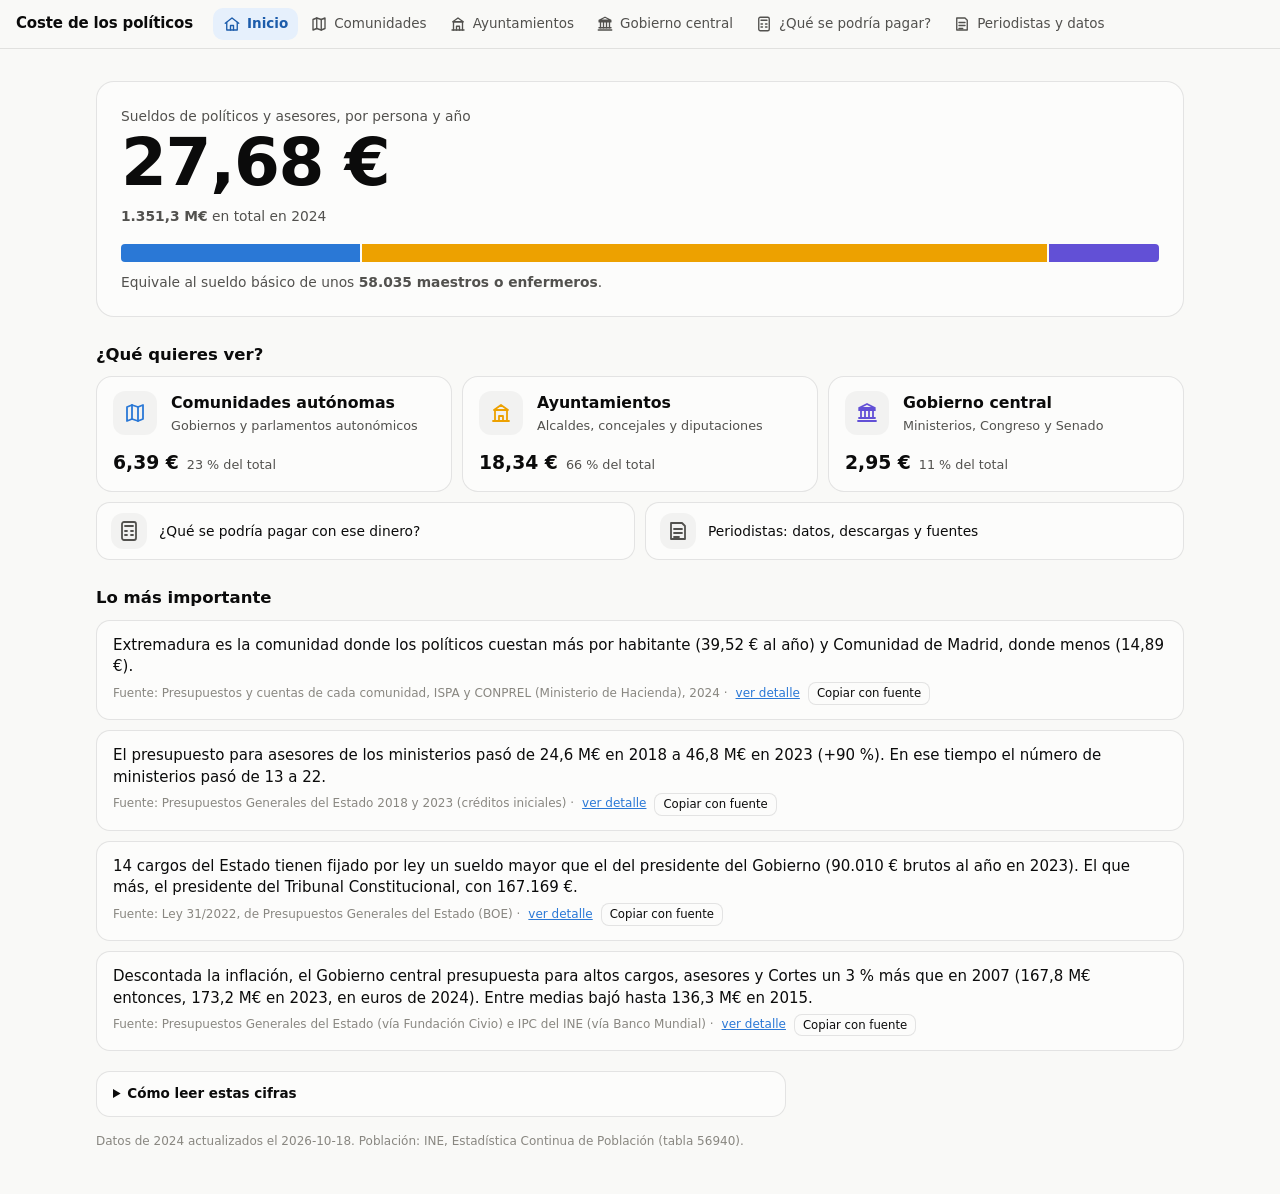
==== commit 1405286b: "Sección «Gobierno central» con pestañas y diseño más fácil de usar - gobierno.html reúne resumen, mi" ====
--- a/docs/index.html
+++ b/docs/index.html
@@ -4,179 +4,40 @@
 <meta charset="utf-8">
 <meta name="viewport" content="width=device-width, initial-scale=1">
 <title>Coste de los políticos</title>
-<meta name="description" content="Cuánto cuestan en España los sueldos de los políticos y de sus asesores: por persona, por comunidad y con todas las fuentes oficiales enlazadas.">
+<meta name="description" content="Cuánto nos cuestan los políticos en España: gobiernos, parlamentos, ayuntamientos y Gobierno central, explicado para cualquiera y con datos descargables para periodistas.">
 <link rel="stylesheet" href="estilo.css">
 </head>
-<body class="inicio">
+<body>
 <nav class="menu" id="menu" aria-label="Secciones"></nav>
-
-<!-- Recordatorio fijo al bajar: la cifra de referencia y la comunidad elegida -->
-<div class="barra-tu" id="barra-tu" inert>
-  <div class="barra-tu-in">
-    <span class="barra-tu-txt" id="barra-tu-txt"></span>
-    <button type="button" class="boton" id="barra-tu-boton">Elige tu comunidad</button>
-  </div>
-</div>
-
-<svg width="0" height="0" style="position:absolute" aria-hidden="true">
-  <symbol id="persona" viewBox="0 0 16 22"><circle cx="8" cy="4.6" r="4"/><path d="M1 21.5v-5.2C1 12.5 4 10 8 10s7 2.5 7 6.3v5.2z"/></symbol>
-</svg>
-
-<main class="pagina">
-  <!-- Primera pantalla: la cifra, a dónde va y el mapa -->
-  <section class="panel" aria-labelledby="titular">
-    <div class="resumen">
-      <div class="bloque-cifra">
-        <h1 class="titular" id="titular">
-          <span class="titular-antes">Los sueldos de los políticos y de sus asesores cuestan</span>
-          <span class="cifra" id="cifra">&nbsp;</span>
-          <span class="titular-despues">a cada persona, al año</span>
-        </h1>
-        <ul class="pastillas" id="pastillas"></ul>
-        <p class="aclaracion" id="aclaracion"></p>
-      </div>
-
-      <div class="bloque-reparto">
-        <h2 class="mini-titulo" id="t-reparto"></h2>
-        <p class="nota-monedas" id="nota-monedas"></p>
-        <div class="niveles" id="niveles"></div>
-        <p class="nota-base" id="nota-base"></p>
-      </div>
-    </div>
-
-    <div class="mapa-caja" id="tu-comunidad">
-      <div class="mapa-cab">
-        <div>
-          <h2 id="t-mapa"></h2>
-          <p class="mapa-sub" id="s-mapa"></p>
-        </div>
-        <label class="selector">
-          <span class="oculto">Elige tu comunidad</span>
-          <select id="elige"><option value="">Elige tu comunidad</option></select>
-        </label>
-      </div>
-      <div class="mapa-cuerpo">
-        <div class="mapa-col">
-          <svg id="mapa-es" class="mapa" role="group" aria-label="Mapa de España: coste por habitante de cada comunidad"></svg>
-          <div class="leyenda-mapa" id="leyenda-mapa" aria-hidden="true"></div>
-          <details class="lista-ccaa ver-lista">
-            <summary>Ver todas las comunidades en una lista</summary>
-            <div id="lista" class="lista-cuerpo"></div>
-          </details>
-        </div>
-        <aside class="ficha-ccaa" id="ficha" aria-live="polite"></aside>
-      </div>
-    </div>
-
-    <div class="franja" id="asesores"></div>
+<div class="app">
+  <section class="portada" aria-live="polite">
+    <div class="det">Sueldos de políticos y asesores, por persona y año</div>
+    <div class="gran-cifra" id="cifra">…</div>
+    <p class="det" id="explica"></p>
+    <div class="pila grande" id="reparto" role="img" aria-label="Reparto del coste entre niveles de gobierno"></div>
+    <p class="det" id="equivale"></p>
   </section>
 
-  <!-- Más datos: cada tarjeta lleva a su sección -->
-  <section class="bloque" aria-labelledby="t-fichas">
-    <h2 class="bloque-titulo" id="t-fichas">Sigue mirando</h2>
-    <div class="fichas">
-      <article class="fv" id="fv-estado" aria-labelledby="fv-estado-t">
-        <div class="fv-cab">
-          <svg viewBox="0 0 24 24" aria-hidden="true"><path d="M3 21h18M5 21V10M19 21V10M9 21v-7M15 21v-7M2.5 10 12 4l9.5 6z"/></svg>
-          Gobierno de España
-        </div>
-        <h3 class="fv-titulo" id="fv-estado-t"></h3>
-        <p class="fv-sub" id="fv-estado-s"></p>
-        <ul class="leyenda-cat fv-leyenda" id="fv-estado-l"></ul>
-        <svg class="fv-graf" id="g-estado" role="img"></svg>
-        <p class="fv-nota" id="fv-estado-n"></p>
-        <details class="ver-lista"><summary>Ver como lista</summary><div class="tabla-scroll" id="fv-estado-tabla"></div></details>
-        <div class="fv-pie"><span class="fv-fuente" id="fv-estado-f"></span><a class="fv-enlace" href="estado.html">Ver la evolución <span aria-hidden="true">→</span></a></div>
-      </article>
+  <h2 class="titulo-bloque">¿Qué quieres ver?</h2>
+  <div class="niveles" id="niveles"></div>
+  <div class="enlaces-extra">
+    <a href="calculadora.html"><span class="icono-caja"></span>¿Qué se podría pagar con ese dinero?</a>
+    <a href="periodistas.html"><span class="icono-caja"></span>Periodistas: datos, descargas y fuentes</a>
+  </div>
 
-      <article class="fv" id="fv-sueldos" aria-labelledby="fv-sueldos-t">
-        <div class="fv-cab">
-          <svg viewBox="0 0 24 24" aria-hidden="true"><rect x="2.5" y="6" width="19" height="12" rx="2"/><circle cx="12" cy="12" r="2.6"/><path d="M6 9.5v5M18 9.5v5"/></svg>
-          Cuánto cobran
-        </div>
-        <h3 class="fv-titulo" id="fv-sueldos-t"></h3>
-        <p class="fv-sub" id="fv-sueldos-s"></p>
-        <svg class="fv-graf" id="g-sueldos" role="img"></svg>
-        <ul class="leyenda-cat fv-leyenda" id="fv-sueldos-l"></ul>
-        <details class="ver-lista"><summary id="fv-sueldos-lt">Ver como lista</summary><div class="tabla-scroll" id="fv-sueldos-tabla"></div></details>
-        <div class="poder" id="poder"></div>
-        <div class="fv-pie"><span class="fv-fuente" id="fv-sueldos-f"></span><a class="fv-enlace" href="sueldos.html">Ver todos los sueldos <span aria-hidden="true">→</span></a></div>
-      </article>
+  <h2 class="titulo-bloque">Lo más importante</h2>
+  <ul class="claves" id="claves"></ul>
 
-      <article class="fv" id="fv-local" aria-labelledby="fv-local-t">
-        <div class="fv-cab">
-          <svg viewBox="0 0 24 24" aria-hidden="true"><path d="M4 21V9l8-5 8 5v12M2 21h20M9 21v-6h6v6M12 9.5v.5"/></svg>
-          Tu ayuntamiento
-        </div>
-        <h3 class="fv-titulo" id="fv-local-t"></h3>
-        <p class="fv-sub" id="fv-local-s"></p>
-        <div class="fv-barras" id="g-local"></div>
-        <div class="fv-datos" id="fv-local-d"></div>
-        <div class="fv-pie"><span class="fv-fuente" id="fv-local-f"></span><a class="fv-enlace" href="ayuntamientos.html">Busca tu municipio <span aria-hidden="true">→</span></a></div>
-      </article>
+  <details class="explicacion">
+    <summary>Cómo leer estas cifras</summary>
+    <p><b>Solo sueldos de cargos políticos y de sus asesores:</b> presidentes, consejeros, ministros, secretarios de Estado, directores generales, parlamentarios, alcaldes, concejales y diputados provinciales, y el personal eventual que nombran. No se cuentan funcionarios, médicos, profesores ni policías.</p>
+    <p><b>Sin dietas ni cotizaciones sociales.</b> Son sueldos brutos, así que el coste total para las arcas públicas es algo mayor.</p>
+    <p><b>Presupuesto o gasto real.</b> Algunas administraciones publican lo que gastaron y otras solo lo que presupuestaron. Cada cifra indica cuál es.</p>
+    <p>Todas las fuentes son oficiales y se enlazan en <a href="periodistas.html#fuentes">la página de fuentes</a>.</p>
+  </details>
 
-      <article class="fv" id="fv-calc" aria-labelledby="fv-calc-t">
-        <div class="fv-cab">
-          <svg viewBox="0 0 24 24" aria-hidden="true"><rect x="5" y="2.5" width="14" height="19" rx="2"/><path d="M8 6.5h8M8.5 11h.5M12 11h.5M15.5 11h.5M8.5 14.5h.5M12 14.5h.5M15.5 14.5h.5M8.5 18h.5M12 18h.5M15.5 18h.5"/></svg>
-          ¿Qué se podría pagar?
-        </div>
-        <div class="fv-controles">
-          <div class="opciones" role="group" aria-label="Dónde" id="calc-donde" hidden></div>
-          <div class="opciones" role="group" aria-label="Comparar con" id="calc-prof"></div>
-        </div>
-        <h3 class="fv-titulo" id="fv-calc-t"></h3>
-        <p class="fv-sub" id="fv-calc-s"></p>
-        <div class="pictograma" id="g-calc" role="img"></div>
-        <div class="fv-datos" id="fv-calc-d"></div>
-        <div class="fv-pie"><span class="fv-fuente" id="fv-calc-f"></span><a class="fv-enlace" href="calculadora.html">Haz tus cuentas <span aria-hidden="true">→</span></a></div>
-      </article>
-    </div>
-  </section>
-
-  <!-- Cómo leer las cifras -->
-  <section class="bloque" id="como-leer" aria-labelledby="t-leer">
-    <h2 class="bloque-titulo" id="t-leer">Cómo leer estas cifras</h2>
-    <ul class="lectura">
-      <li>
-        <svg viewBox="0 0 24 24" aria-hidden="true"><circle cx="9" cy="8" r="3.5"/><path d="M2.5 20c.6-3.6 3.2-6 6.5-6s5.9 2.4 6.5 6"/><circle cx="17.5" cy="9" r="2.5"/><path d="M16 14.2c2.7.2 4.7 2.4 5.2 5.3"/></svg>
-        <div><b>Solo cargos políticos y sus asesores</b><span>Presidentes, ministros, consejeros, parlamentarios, alcaldes, concejales y sus asesores de confianza. No entran funcionarios, médicos, profesores ni policías.</span></div>
-      </li>
-      <li>
-        <svg viewBox="0 0 24 24" aria-hidden="true"><rect x="2.5" y="6" width="19" height="12" rx="2"/><circle cx="12" cy="12" r="2.6"/></svg>
-        <div><b>Sueldos brutos</b><span>Sin dietas, viajes ni cotizaciones a la Seguridad Social: el coste total es algo mayor.</span></div>
-      </li>
-      <li>
-        <svg viewBox="0 0 24 24" aria-hidden="true"><circle cx="8" cy="7" r="3"/><circle cx="17" cy="9" r="2.2"/><path d="M2.5 20c.5-3.6 2.7-6 5.5-6s5 2.4 5.5 6M14 20c.3-2.8 1.5-4.6 3-4.6s2.7 1.8 3 4.6"/></svg>
-        <div><b>Por habitante, no por contribuyente</b><span>El total, dividido entre todos los habitantes, niños incluidos. No es lo que paga cada uno en impuestos.</span></div>
-      </li>
-      <li>
-        <svg viewBox="0 0 24 24" aria-hidden="true"><rect x="4" y="3" width="16" height="18" rx="2"/><path d="M8 8h8M8 12h8M8 16h5"/></svg>
-        <div><b>Presupuesto o gasto real</b><span>Unas administraciones publican lo que gastaron y otras, solo lo que presupuestaron. Cada dato lo dice.</span></div>
-      </li>
-      <li>
-        <svg viewBox="0 0 24 24" aria-hidden="true"><path d="M12 3 4 6v6c0 4.5 3.3 8 8 9 4.7-1 8-4.5 8-9V6z"/><path d="m8.5 12 2.5 2.5 4.5-5"/></svg>
-        <div><b>Datos públicos y enlazados</b><span>BOE, Hacienda, Función Pública, INE, parlamentos y gobiernos autonómicos. La serie del Estado llega vía Fundación Civio y la inflación, vía Banco Mundial. <a href="periodistas.html#fuentes">Ver todas las fuentes</a></span></div>
-      </li>
-    </ul>
-  </section>
-
-  <section class="banda-periodistas" aria-label="Para periodistas">
-    <div>
-      <b>¿Eres periodista o quieres los datos?</b>
-      <span>Cifras listas para citar con su fuente, tablas para descargar y el método completo.</span>
-    </div>
-    <a class="boton-principal" href="periodistas.html">Periodistas y datos <span aria-hidden="true">→</span></a>
-  </section>
-
-  <footer class="pie" id="fuentes">
-    <p id="pie-fecha"></p>
-    <p id="pie-fuentes"></p>
-  </footer>
-</main>
-
-<script src="vendor/d3.min.js"></script>
-<script src="vendor/topojson-client.min.js"></script>
-<script src="vendor/d3-composite-projections.min.js"></script>
+  <footer class="pie"><p id="pie"></p></footer>
+</div>
 <script src="comun.js"></script>
 <script src="inicio.js"></script>
 </body>
--- a/docs/estilo.css
+++ b/docs/estilo.css
@@ -1,36 +1,24 @@
-/* =====================================================================
-   Coste de los políticos · sistema visual común
-   1. Tokens (claro / oscuro)      5. Componentes comunes
-   2. Base                         6. Gráficos y tablas
-   3. Cabecera y menú              7. Páginas interiores (comunidades, estado…)
-   4. Estructura de página         8. Portada
-   ===================================================================== */
-
-/* ---------- 1. Tokens ---------- */
 :root {
   color-scheme: light;
   --plano: #f9f9f7;
   --superficie: #fcfcfb;
-  --superficie-2: #f3f2ee;
   --tinta: #0b0b0b;
   --tinta-2: #52514e;
-  --tenue: #6f6d68;
+  --tenue: #898781;
   --rejilla: #e1e0d9;
   --eje: #c3c2b7;
   --borde: rgba(11, 11, 11, 0.10);
   --acento: #2a78d6;
-  --acento-fuerte: #184f95;
   --barra: #2a78d6;
   --barra-sel: #184f95;
   --hover: rgba(11, 11, 11, 0.04);
-  --sombra: 0 1px 2px rgba(11, 11, 11, 0.04), 0 8px 28px rgba(11, 11, 11, 0.06);
-  /* Rampa secuencial (mapas): de menos a más */
+  /* Rampa secuencial (mapa): de menos a más */
   --seq-1: #b7d3f6;
   --seq-2: #86b6ef;
   --seq-3: #3987e5;
   --seq-4: #256abf;
   --seq-5: #104281;
-  /* Paleta categórica validada, en orden fijo */
+  /* Componentes del coste (paleta categórica en orden fijo) */
   --c-1: #2a78d6;
   --c-2: #eb6834;
   --c-3: #1baf7a;
@@ -39,34 +27,26 @@
   --c-6: #008300;
   --c-7: #6250d6;
   --c-8: #e34948;
-  --gris-dato: #b9b7ae;
   --aviso: #8a5a00;
-  /* Niveles de la administración: el color sigue al nivel en toda la web (validado: naranja, aguamarina, violeta) */
-  --niv-local: var(--c-2);
-  --niv-aut: var(--c-3);
-  --niv-est: var(--c-7);
-  --alto-cab: 56px;
-  --radio: 16px;
-  --radio-g: 20px;
-}
+  --acento-suave: #e6f0fc;
+  --acento-texto: #1c5cab;
+}
+
 @media (prefers-color-scheme: dark) {
   :root:not([data-theme="light"]) {
     color-scheme: dark;
     --plano: #0d0d0d;
     --superficie: #1a1a19;
-    --superficie-2: #232321;
     --tinta: #f0efec;
     --tinta-2: #c3c2b7;
-    --tenue: #9a988f;
+    --tenue: #898781;
     --rejilla: #2c2c2a;
     --eje: #383835;
     --borde: rgba(255, 255, 255, 0.10);
     --acento: #3987e5;
-    --acento-fuerte: #9ec5f4;
     --barra: #3987e5;
     --barra-sel: #9ec5f4;
     --hover: rgba(255, 255, 255, 0.05);
-    --sombra: 0 1px 2px rgba(0, 0, 0, 0.4), 0 8px 28px rgba(0, 0, 0, 0.35);
     --seq-1: #104281;
     --seq-2: #1c5cab;
     --seq-3: #2a78d6;
@@ -80,27 +60,25 @@
     --c-6: #008300;
     --c-7: #9085e9;
     --c-8: #e66767;
-    --gris-dato: #5a5955;
     --aviso: #fab219;
+    --acento-suave: #16283f;
+    --acento-texto: #9ec5f4;
   }
 }
 :root[data-theme="dark"] {
   color-scheme: dark;
   --plano: #0d0d0d;
   --superficie: #1a1a19;
-  --superficie-2: #232321;
   --tinta: #f0efec;
   --tinta-2: #c3c2b7;
-  --tenue: #9a988f;
+  --tenue: #898781;
   --rejilla: #2c2c2a;
   --eje: #383835;
   --borde: rgba(255, 255, 255, 0.10);
   --acento: #3987e5;
-  --acento-fuerte: #9ec5f4;
   --barra: #3987e5;
   --barra-sel: #9ec5f4;
   --hover: rgba(255, 255, 255, 0.05);
-  --sombra: 0 1px 2px rgba(0, 0, 0, 0.4), 0 8px 28px rgba(0, 0, 0, 0.35);
   --seq-1: #104281;
   --seq-2: #1c5cab;
   --seq-3: #2a78d6;
@@ -114,281 +92,67 @@
   --c-6: #008300;
   --c-7: #9085e9;
   --c-8: #e66767;
-  --gris-dato: #5a5955;
   --aviso: #fab219;
-}
-
-/* ---------- 2. Base ---------- */
+  --acento-suave: #16283f;
+  --acento-texto: #9ec5f4;
+}
+
 * { box-sizing: border-box; }
+
 html, body {
   margin: 0;
   background: var(--plano);
   color: var(--tinta);
-  font-family: system-ui, -apple-system, "Segoe UI", Roboto, sans-serif;
-  font-size: 16px;
+  font-family: system-ui, -apple-system, "Segoe UI", sans-serif;
+  font-size: 15px;
   line-height: 1.45;
-  -webkit-text-size-adjust: 100%;
-}
-html { scroll-padding-top: calc(var(--alto-cab) + 12px); }
-html:has(body.inicio) { scroll-padding-top: calc(var(--alto-cab) + 56px); }
-a { color: var(--acento); text-underline-offset: 2px; }
-a:hover { color: var(--acento-fuerte); }
-:focus-visible { outline: 2px solid var(--acento); outline-offset: 2px; border-radius: 4px; }
-.oculto { position: absolute; width: 1px; height: 1px; overflow: hidden; clip: rect(0 0 0 0); white-space: nowrap; }
-[hidden] { display: none !important; }
-h1, h2, h3 { text-wrap: balance; }
-p, li { text-wrap: pretty; }
-code, pre { font-family: ui-monospace, SFMono-Regular, Menlo, monospace; font-size: 0.82rem; }
-pre { background: var(--hover); padding: 10px; border-radius: 8px; overflow-x: auto; white-space: pre-wrap; word-break: break-all; }
-
-/* ---------- 3. Cabecera y menú (lo pinta comun.js en <nav class="menu" id="menu">) ---------- */
-.menu {
-  position: sticky; top: 0; z-index: 20;
-  display: flex; align-items: center; gap: 20px;
-  padding: 10px max(16px, calc((100vw - 1200px) / 2));
-  background: color-mix(in srgb, var(--plano) 94%, transparent);
-  backdrop-filter: saturate(1.4) blur(10px);
-  -webkit-backdrop-filter: saturate(1.4) blur(10px);
-  border-bottom: 1px solid var(--borde);
-}
-.menu .marca {
-  display: inline-flex; align-items: center; gap: 8px; min-height: 36px;
-  font-weight: 700; color: var(--tinta); text-decoration: none; letter-spacing: -0.01em; white-space: nowrap;
-}
-.menu .marca:hover { color: var(--tinta); }
-.marca-logo { width: 20px; height: 20px; fill: var(--acento); flex: none; }
-.menu-enlaces { display: flex; align-items: center; flex-wrap: wrap; gap: 2px; margin-left: auto; }
-.menu-enlaces a {
-  color: var(--tinta-2); text-decoration: none; font-size: 0.92rem; padding: 7px 11px; border-radius: 999px; white-space: nowrap;
-}
-.menu-enlaces a:hover { background: var(--hover); color: var(--tinta); }
-.menu-enlaces a[aria-current="page"] { color: var(--tinta); font-weight: 650; background: var(--superficie); box-shadow: inset 0 0 0 1px var(--borde); }
-.menu-enlaces .solo-movil { display: none; }
-.menu-enlaces .menu-secundario { margin-left: 8px; color: var(--tinta); box-shadow: inset 0 0 0 1px var(--borde); }
-.menu-enlaces .menu-secundario small { display: none; }
-.menu-boton {
-  display: none; margin-left: auto; align-items: center; gap: 6px; min-height: 40px;
-  font: inherit; font-size: 0.95rem; font-weight: 600; color: var(--tinta); background: var(--superficie);
-  border: 1px solid var(--borde); border-radius: 999px; padding: 6px 14px; cursor: pointer;
-}
-.menu-boton svg { width: 18px; height: 18px; fill: none; stroke: currentColor; stroke-width: 2; stroke-linecap: round; }
-.menu-boton .ico-cerrar { display: none; }
-.menu.abierto .menu-boton .ico-abrir { display: none; }
-.menu.abierto .menu-boton .ico-cerrar { display: block; }
-
-@media (max-width: 1080px) {
-  .menu-boton { display: inline-flex; }
-  .menu-enlaces {
-    display: none; position: absolute; left: 0; right: 0; top: 100%;
-    flex-direction: column; align-items: stretch; flex-wrap: nowrap; gap: 0; margin: 0;
-    padding: 6px max(16px, calc((100vw - 1200px) / 2)) 14px;
-    background: var(--plano); border-bottom: 1px solid var(--borde); box-shadow: var(--sombra);
-    max-height: calc(100vh - var(--alto-cab)); overflow-y: auto;
-  }
-  .menu.abierto .menu-enlaces { display: flex; }
-  .menu-enlaces a, .menu-enlaces .solo-movil {
-    display: flex; align-items: center; min-height: 48px; padding: 10px 4px; border-radius: 0;
-    font-size: 1.05rem; color: var(--tinta); border-bottom: 1px solid var(--rejilla);
-  }
-  .menu-enlaces a[aria-current="page"] { background: none; box-shadow: inset 3px 0 0 var(--acento); padding-left: 14px; }
-  .menu-enlaces .menu-secundario {
-    margin: 14px 0 0; flex-direction: column; align-items: flex-start; justify-content: center; gap: 1px;
-    border: 1px solid var(--borde); border-radius: 12px; padding: 10px 14px; box-shadow: none; font-size: 0.98rem;
-  }
-  .menu-enlaces .menu-secundario small { display: block; font-size: 0.82rem; color: var(--tinta-2); font-weight: 400; }
-}
-
-/* ---------- 4. Estructura de página ---------- */
-.app, .pagina { max-width: 1232px; margin: 0 auto; padding: 24px 16px 48px; }
-.pagina { padding-top: 0; }
-
-/* Cabecera de página interior: antetítulo opcional + h1 + entradilla */
-.cab-pagina { margin: 8px 0 20px; }
-.antetitulo { display: block; margin: 0 0 4px; font-size: 0.82rem; font-weight: 650; letter-spacing: 0.06em; text-transform: uppercase; color: var(--tinta-2); }
-.app h1 {
-  font-size: clamp(1.75rem, 1.2rem + 1.9vw, 2.45rem); line-height: 1.12; font-weight: 760; letter-spacing: -0.022em;
-  margin: 8px 0 8px; max-width: 34ch;
-}
-.cab h1 { margin-top: 8px; }
-.app h2 { font-size: 1.28rem; line-height: 1.25; margin: 0 0 10px; font-weight: 720; letter-spacing: -0.012em; }
-.app h3 { font-size: 1.02rem; line-height: 1.3; }
+}
+
+.app {
+  max-width: 1120px;
+  margin: 0 auto;
+  padding: 20px 16px 40px;
+}
+
+.cab h1 { font-size: 1.5rem; margin: 0; font-weight: 650; letter-spacing: -0.01em; }
 .sub { margin: 2px 0 0; color: var(--tinta-2); }
-.entradilla { color: var(--tinta-2); font-size: 1.12rem; line-height: 1.45; max-width: 44rem; margin: 0 0 20px; }
-.entradilla b { color: var(--tinta); }
-.seccion { margin: 32px 0 0; }
-.texto { max-width: 46rem; }
-.texto p { margin: 8px 0; }
-.texto ul { padding-left: 20px; }
-.texto li { margin: 6px 0; }
-.nota-pie { color: var(--tenue); font-size: 0.84rem; margin-top: 8px; }
-
-/* Bloque «En resumen»: 2-4 ideas clave arriba de una página interior */
-.en-resumen {
-  background: var(--superficie); border: 1px solid var(--borde); border-left: 4px solid var(--acento);
-  border-radius: var(--radio); padding: 14px 18px; margin: 0 0 20px; max-width: 52rem;
-}
-.en-resumen h2, .app .en-resumen h2 { font-size: 0.82rem; font-weight: 650; letter-spacing: 0.06em; text-transform: uppercase; color: var(--tinta-2); margin: 0 0 6px; }
-.en-resumen ul { margin: 0; padding-left: 18px; }
-.en-resumen li { margin: 4px 0; }
-.en-resumen li b { font-weight: 700; }
-
-/* Pie de página */
-.pie { margin-top: 36px; padding-top: 16px; border-top: 1px solid var(--rejilla); color: var(--tenue); font-size: 0.84rem; }
-.pie p { margin: 4px 0; }
-.pie a { color: var(--tinta-2); }
-
-/* ---------- 5. Componentes comunes ---------- */
-.tarjeta { background: var(--superficie); border: 1px solid var(--borde); border-radius: var(--radio); padding: 18px 20px; min-width: 0; }
-.titulo { font-size: 1.1rem; margin: 0 0 12px; font-weight: 700; letter-spacing: -0.01em; display: block; }
-.rejilla { display: grid; grid-template-columns: minmax(0, 1.35fr) minmax(0, 1fr); gap: 16px; margin-bottom: 16px; }
-
-/* Cifras sueltas (stat tiles) */
-.kpis { display: grid; grid-template-columns: repeat(4, minmax(0, 1fr)); gap: 12px; margin-bottom: 16px; }
-.kpi { background: var(--superficie); border: 1px solid var(--borde); border-radius: 14px; padding: 14px 16px; min-width: 0; }
-.kpi .et { color: var(--tinta-2); font-size: 0.86rem; }
-.kpi .val { font-size: 1.6rem; font-weight: 740; letter-spacing: -0.02em; line-height: 1.15; margin-top: 2px; overflow-wrap: anywhere; }
-.kpi .det { color: var(--tenue); font-size: 0.82rem; margin-top: 2px; }
-.kpi.clic { font: inherit; color: inherit; text-align: left; cursor: pointer; }
+
+.filtros { display: flex; flex-wrap: wrap; gap: 8px; margin: 16px 0; }
+.chip {
+  display: inline-flex; align-items: center; gap: 6px;
+  padding: 6px 12px; border: 1px solid var(--borde); border-radius: 999px;
+  background: var(--superficie); cursor: pointer; user-select: none; font-size: 0.9rem;
+}
+.chip:hover { background: var(--hover); }
+.chip.fijo { cursor: default; color: var(--tinta-2); }
+/* Pastilla seleccionable: sin casilla visible, marcada con fondo de acento y ✓ */
+.chip { position: relative; white-space: nowrap; }
+.chip input { position: absolute; opacity: 0; pointer-events: none; }
+.chip:has(input:checked) { background: var(--acento); border-color: var(--acento); color: #fff; }
+.chip:has(input:checked)::before { content: "✓"; font-size: 0.8rem; }
+.chip.fijo:has(input:checked) { background: var(--hover); border-color: var(--borde); color: var(--tinta-2); }
+.chip:has(input:focus-visible) { outline: 2px solid var(--acento); outline-offset: 2px; }
+
+.kpis { display: grid; grid-auto-flow: column; grid-auto-columns: minmax(0, 1fr); gap: 12px; margin-bottom: 12px; }
+.kpi.clic { font: inherit; color: inherit; text-align: left; cursor: pointer; display: flex; flex-direction: column; justify-content: flex-start; }
 .kpi.clic:hover { background: var(--hover); }
 .kpi.clic.sel { border-color: var(--tinta-2); }
-
-/* Filtros: fichas activables */
-.filtros { display: flex; flex-wrap: wrap; gap: 8px; margin: 16px 0; }
-.chip {
-  display: inline-flex; align-items: center; gap: 7px; min-height: 36px;
-  padding: 6px 14px; border: 1px solid var(--borde); border-radius: 999px;
-  background: var(--superficie); cursor: pointer; user-select: none; font-size: 0.92rem;
-}
-.chip:hover { background: var(--hover); }
-.chip.fijo { cursor: default; color: var(--tinta-2); }
-.chip input { accent-color: var(--acento); margin: 0; }
-
-/* Botones */
-.boton {
-  font: inherit; font-size: 0.9rem; color: var(--tinta); background: var(--superficie); border: 1px solid var(--borde);
-  border-radius: 999px; padding: 6px 14px; min-height: 34px; cursor: pointer; text-decoration: none;
-  display: inline-flex; align-items: center; gap: 6px; white-space: nowrap;
-}
-.boton:hover { background: var(--hover); border-color: var(--tinta-2); color: var(--tinta); }
-.boton svg { width: 16px; height: 16px; fill: none; stroke: currentColor; stroke-width: 2; stroke-linecap: round; stroke-linejoin: round; }
-.boton-principal {
-  display: inline-flex; align-items: center; gap: 6px; padding: 10px 18px; min-height: 44px; border-radius: 999px; border: 0;
-  background: var(--tinta); color: var(--plano); text-decoration: none; font: inherit; font-weight: 650; white-space: nowrap; cursor: pointer;
-}
-.boton-principal:hover { color: var(--plano); opacity: 0.9; }
-.segmentos { display: inline-flex; border: 1px solid var(--borde); border-radius: 999px; padding: 2px; background: var(--superficie); max-width: 100%; }
-.segmentos button { font: inherit; font-size: 0.88rem; border: 0; background: none; color: var(--tinta-2); padding: 6px 13px; min-height: 32px; border-radius: 999px; cursor: pointer; }
-.segmentos button:hover { color: var(--tinta); }
-.segmentos button[aria-pressed="true"] { background: var(--tinta); color: var(--plano); }
-/* Opciones sueltas (se parten bien en varias líneas en móvil) */
-.opciones { display: flex; flex-wrap: wrap; gap: 6px; }
-.opciones button {
-  font: inherit; font-size: 0.88rem; color: var(--tinta-2); background: var(--superficie); border: 1px solid var(--borde);
-  border-radius: 999px; padding: 5px 13px; min-height: 34px; cursor: pointer;
-}
-.opciones button:hover { color: var(--tinta); border-color: var(--tinta-2); }
-.opciones button[aria-pressed="true"] { background: var(--tinta); border-color: var(--tinta); color: var(--plano); font-weight: 600; }
-.controles { display: flex; flex-wrap: wrap; gap: 8px 16px; align-items: center; margin: 8px 0 12px; }
-.controles label { font-size: 0.88rem; color: var(--tinta-2); display: inline-flex; gap: 6px; align-items: center; flex-wrap: wrap; }
-.controles select { max-width: 100%; }
-input[type="search"], input[type="number"], select {
-  font: inherit; color: var(--tinta); background: var(--superficie); border: 1px solid var(--borde);
-  border-radius: 10px; padding: 8px 11px; min-height: 40px;
-}
-input[type="search"] { width: 100%; max-width: 28rem; font-size: 1rem; }
-
-/* Pastillas de estado de un dato: presupuesto / gasto real */
-.etiqueta { display: inline-block; font-size: 0.75rem; border: 1px solid var(--borde); border-radius: 999px; padding: 1px 8px; color: var(--tinta-2); white-space: nowrap; }
-.etiqueta.alerta { border-color: var(--aviso); color: var(--aviso); }
-.base { font-size: 0.75rem; color: var(--tinta-2); border: 1px solid var(--borde); border-radius: 999px; padding: 1px 8px; white-space: nowrap; }
-
-/* Avisos y notas */
-.avisos { margin: 12px 0 0; padding: 0; list-style: none; font-size: 0.86rem; }
-.avisos li { display: flex; gap: 6px; color: var(--tinta-2); margin-top: 4px; }
-.avisos li.falta::before, .avisos li.aviso::before { content: "⚠"; color: var(--aviso); }
-.avisos li.nota::before { content: "ℹ"; color: var(--tenue); }
-.aviso-caja { border: 1px solid var(--aviso); border-radius: 12px; padding: 10px 14px; font-size: 0.92rem; margin: 12px 0; }
-.aviso-caja b { color: var(--aviso); }
-.porque { margin-top: 14px; padding: 12px 14px; border-radius: 12px; background: var(--hover); font-size: 0.92rem; }
-.porque h3 { margin: 0 0 6px; font-size: 0.98rem; }
-.porque ul { margin: 0; padding-left: 18px; }
-.porque li { margin: 4px 0; }
-.porque .t2 { color: var(--tinta-2); }
-
-/* Desplegables («Ver los datos en una tabla», «Ver como lista») */
-details { margin-top: 12px; font-size: 0.88rem; }
-summary { cursor: pointer; color: var(--tinta-2); padding: 4px 0; }
-summary:hover { color: var(--tinta); }
-details ul { margin: 6px 0 0; padding: 0; list-style: none; max-height: 260px; overflow: auto; }
-details li { display: flex; justify-content: space-between; gap: 8px; padding: 3px 0; border-top: 1px solid var(--rejilla); }
-details li span:last-child { font-variant-numeric: tabular-nums; white-space: nowrap; color: var(--tinta-2); }
-.fuentes { margin-top: 10px; font-size: 0.8rem; color: var(--tenue); }
-.fuentes a { color: var(--tinta-2); }
-
-/* Frases para citar (periodistas) */
-.claves { list-style: none; margin: 0; padding: 0; display: grid; gap: 10px; }
-.claves li { background: var(--superficie); border: 1px solid var(--borde); border-radius: 14px; padding: 14px 16px; }
-.claves .frase { font-size: 1rem; }
-.claves .fuente-frase { color: var(--tenue); font-size: 0.82rem; margin-top: 6px; display: flex; gap: 8px; align-items: center; flex-wrap: wrap; }
-
-/* Tarjetas-enlace sencillas */
-.tarjetas { display: grid; grid-template-columns: repeat(auto-fill, minmax(240px, 1fr)); gap: 12px; margin-top: 12px; }
-a.tarjeta-enlace {
-  display: block; text-decoration: none; color: inherit; background: var(--superficie); border: 1px solid var(--borde);
-  border-radius: 14px; padding: 14px 16px;
-}
-a.tarjeta-enlace:hover { background: var(--hover); border-color: var(--tinta-2); }
-a.tarjeta-enlace b { display: block; font-size: 1.02rem; margin-bottom: 4px; }
-a.tarjeta-enlace span { color: var(--tinta-2); font-size: 0.9rem; }
-
-/* Tooltip (lo crea comun.js) */
-.tip {
-  position: fixed; z-index: 40; pointer-events: none; max-width: 260px;
-  background: var(--superficie); color: var(--tinta); border: 1px solid var(--borde);
-  border-radius: 10px; padding: 8px 11px; font-size: 0.86rem; box-shadow: var(--sombra);
-}
-.tip b { display: block; font-size: 0.98rem; margin-bottom: 1px; }
-.tip .t2 { color: var(--tinta-2); }
-
-/* ---------- 6. Gráficos y tablas ---------- */
-.grafico { width: 100%; height: auto; display: block; overflow: visible; }
-.grafico .eje text { fill: var(--tinta-2); font-size: 12px; }
-.grafico .eje line, .grafico .eje path { stroke: var(--eje); }
-.grafico .rejilla-y line { stroke: var(--rejilla); }
-.grafico .banda { fill: var(--hover); }
-.grafico .banda-et { fill: var(--tinta-2); font-size: 12px; }
-.grafico .prorroga { fill: url(#rayado); }
-.grafico .marca-hover { fill: transparent; cursor: default; }
-.grafico .linea { fill: none; stroke-width: 2; }
-.grafico .punto { stroke: var(--superficie); stroke-width: 2; }
-.leyenda-cat { display: flex; flex-wrap: wrap; gap: 4px 16px; font-size: 0.86rem; color: var(--tinta-2); margin: 6px 0; padding: 0; list-style: none; }
-.leyenda-cat span, .leyenda-cat li { display: inline-flex; align-items: center; gap: 6px; }
-.mu { display: inline-block; width: 10px; height: 10px; border-radius: 3px; margin-right: 8px; vertical-align: -1px; flex: none; }
-
-.tabla { width: 100%; border-collapse: collapse; font-size: 0.9rem; }
-.tabla th { text-align: left; color: var(--tinta-2); font-weight: 600; padding: 6px 8px 6px 0; border-bottom: 1px solid var(--eje); }
-.tabla td { padding: 6px 8px 6px 0; border-top: 1px solid var(--rejilla); vertical-align: top; }
-.tabla .num { text-align: right; font-variant-numeric: tabular-nums; white-space: nowrap; }
-.tabla-scroll { overflow-x: auto; }
-
-/* Barras horizontales (rankings de sueldos, municipios) */
-.barras { display: grid; gap: 2px; }
-.barra-fila { display: grid; grid-template-columns: minmax(0, 15rem) minmax(0, 1fr) 6.5rem; gap: 10px; align-items: center; padding: 4px; border-radius: 6px; }
-.barra-fila:hover { background: var(--hover); }
-.barra-fila .nom { font-size: 0.9rem; overflow-wrap: anywhere; }
-.barra-fila .pista { position: relative; height: 12px; }
-.barra-fila .bar { position: absolute; left: 0; top: 0; bottom: 0; border-radius: 0 4px 4px 0; background: var(--barra); }
-.barra-fila .v { text-align: right; font-variant-numeric: tabular-nums; font-size: 0.9rem; }
-.barra-fila .ref { position: absolute; top: -3px; bottom: -3px; border-left: 1.5px dashed var(--tinta-2); }
-
-/* ---------- 7. Páginas interiores ---------- */
-/* Comunidades: mapa, ficha y ranking */
+.kpi { background: var(--superficie); border: 1px solid var(--borde); border-radius: 12px; padding: 12px 14px; }
+.kpi .et { color: var(--tinta-2); font-size: 0.85rem; }
+.kpi .val { font-size: 1.5rem; font-weight: 650; margin-top: 2px; }
+.kpi .det { color: var(--tenue); font-size: 0.8rem; }
+
+.rejilla { display: grid; grid-template-columns: minmax(0, 1.35fr) minmax(0, 1fr); gap: 12px; margin-bottom: 12px; }
+.tarjeta { background: var(--superficie); border: 1px solid var(--borde); border-radius: 12px; padding: 14px; min-width: 0; }
+.titulo { font-size: 1rem; margin: 0 0 10px; font-weight: 600; }
+
 #mapa { width: 100%; height: auto; display: block; }
 #mapa .region { stroke: var(--superficie); stroke-width: 1; cursor: pointer; }
 #mapa .region:hover { stroke: var(--tinta); stroke-width: 1.5; }
 #mapa .region.sel { stroke: var(--tinta); stroke-width: 2; }
 #mapa .marco { fill: none; stroke: var(--eje); stroke-width: 1; }
-.leyenda { display: flex; align-items: flex-start; gap: 0; margin-top: 8px; font-size: 0.8rem; color: var(--tinta-2); }
+
+.leyenda { display: flex; align-items: flex-start; gap: 0; margin-top: 8px; font-size: 0.78rem; color: var(--tinta-2); }
 .leyenda .paso { display: flex; flex-direction: column; flex: 1; min-width: 0; }
 .leyenda .paso i { display: block; height: 8px; margin-right: 2px; }
 .leyenda .paso:first-child i { border-radius: 4px 0 0 4px; }
@@ -396,411 +160,362 @@
 .leyenda .paso.fin { flex: 0 0 auto; min-width: auto; }
 .leyenda .paso.fin i { background: none; }
 .leyenda .paso span { margin-top: 3px; font-variant-numeric: tabular-nums; }
-.ficha-cab { display: flex; justify-content: space-between; align-items: baseline; gap: 8px; flex-wrap: wrap; }
-.ficha-cab h2 { font-size: 1.2rem; margin: 0; }
-.heroe { font-size: 2.5rem; font-weight: 760; letter-spacing: -0.03em; line-height: 1.1; margin-top: 8px; }
-.heroe small { font-size: 1rem; font-weight: 500; color: var(--tinta-2); letter-spacing: 0; }
+
+/* Ficha */
+.ficha-cab { display: flex; justify-content: space-between; align-items: baseline; gap: 8px; }
+.ficha-cab h2 { font-size: 1.15rem; margin: 0; }
+.base { font-size: 0.75rem; color: var(--tinta-2); border: 1px solid var(--borde); border-radius: 999px; padding: 1px 8px; white-space: nowrap; }
+.heroe { font-size: 2.4rem; font-weight: 650; line-height: 1.1; margin-top: 8px; }
+.heroe small { font-size: 1rem; font-weight: 500; color: var(--tinta-2); }
 .comp { margin-top: 4px; color: var(--tinta-2); }
-.comp b { color: var(--tinta); font-weight: 650; }
-.datos-linea { color: var(--tinta-2); font-size: 0.88rem; margin-top: 2px; }
+.comp b { color: var(--tinta); font-weight: 600; }
+.datos-linea { color: var(--tinta-2); font-size: 0.85rem; margin-top: 2px; }
+
 .pila { display: flex; height: 14px; gap: 2px; margin: 16px 0 10px; }
 .pila span { display: block; height: 100%; min-width: 2px; }
 .pila span:first-child { border-radius: 4px 0 0 4px; }
 .pila span:last-child { border-radius: 0 4px 4px 0; }
 .pila span:only-child { border-radius: 4px; }
-.desglose { width: 100%; border-collapse: collapse; font-size: 0.9rem; }
+
+.desglose { width: 100%; border-collapse: collapse; font-size: 0.88rem; }
 .desglose td { padding: 5px 0; border-top: 1px solid var(--rejilla); }
 .desglose td.num { text-align: right; font-variant-numeric: tabular-nums; white-space: nowrap; padding-left: 8px; }
 .desglose td.pct { color: var(--tenue); width: 3.5em; }
+.mu { display: inline-block; width: 10px; height: 10px; border-radius: 3px; margin-right: 8px; vertical-align: -1px; }
+
+.avisos { margin: 12px 0 0; padding: 0; list-style: none; font-size: 0.85rem; }
+.avisos li { display: flex; gap: 6px; color: var(--tinta-2); margin-top: 4px; }
+.avisos li.falta::before, .avisos li.aviso::before { content: "⚠"; color: var(--aviso); }
+.avisos li.nota::before { content: "ℹ"; color: var(--tenue); }
+
+details { margin-top: 12px; font-size: 0.85rem; }
+summary { cursor: pointer; color: var(--tinta-2); }
+details ul { margin: 6px 0 0; padding: 0; list-style: none; max-height: 260px; overflow: auto; }
+details li { display: flex; justify-content: space-between; gap: 8px; padding: 3px 0; border-top: 1px solid var(--rejilla); }
+details li span:last-child { font-variant-numeric: tabular-nums; white-space: nowrap; color: var(--tinta-2); }
+.fuentes { margin-top: 10px; font-size: 0.78rem; color: var(--tenue); }
+.fuentes a { color: var(--tinta-2); }
+
+/* Ranking */
 .ranking { position: relative; }
 .fila {
-  display: grid; grid-template-columns: 10rem minmax(0, 1fr) 4.6rem; align-items: center; gap: 10px;
+  display: grid; grid-template-columns: 9.5rem minmax(0, 1fr) 4.2rem; align-items: center; gap: 10px;
   width: 100%; padding: 3px 4px; border: 0; background: none; color: inherit; font: inherit; text-align: left;
   cursor: pointer; border-radius: 6px;
 }
 .fila:hover { background: var(--hover); }
-.fila .nom { white-space: nowrap; overflow: hidden; text-overflow: ellipsis; font-size: 0.92rem; }
+.fila .nom { white-space: nowrap; overflow: hidden; text-overflow: ellipsis; font-size: 0.9rem; }
 .fila.sel .nom { font-weight: 650; }
 .fila .pista { position: relative; height: 12px; }
 .fila .bar { position: absolute; left: 0; top: 0; bottom: 0; background: var(--barra); border-radius: 0 4px 4px 0; }
 .fila.sel .bar { background: var(--barra-sel); }
-.fila .v { text-align: right; font-variant-numeric: tabular-nums; font-size: 0.9rem; }
+.fila .v { text-align: right; font-variant-numeric: tabular-nums; font-size: 0.88rem; }
 .media-linea { position: absolute; top: 0; bottom: 0; width: 0; border-left: 1.5px dashed var(--tinta-2); pointer-events: none; }
-.media-et { position: absolute; top: -2px; transform: translateX(-50%); font-size: 0.76rem; color: var(--tinta-2); background: var(--superficie); padding: 0 4px; pointer-events: none; }
-.ranking-cuerpo { position: relative; padding-top: 18px; }
-.nota-rk { margin: 8px 4px 0; font-size: 0.8rem; color: var(--tenue); }
+.media-et { position: absolute; top: -2px; transform: translateX(-50%); font-size: 0.72rem; color: var(--tinta-2); background: var(--superficie); padding: 0 4px; pointer-events: none; }
+.ranking-cuerpo { position: relative; padding-top: 16px; }
+.nota-rk { margin: 8px 4px 0; font-size: 0.78rem; color: var(--tenue); }
+
+.pie { color: var(--tenue); font-size: 0.8rem; margin-top: 16px; }
+.pie p { margin: 4px 0; }
+.pie a { color: var(--tinta-2); }
+
+.tip {
+  position: fixed; z-index: 10; pointer-events: none;
+  background: var(--superficie); color: var(--tinta); border: 1px solid var(--borde);
+  border-radius: 8px; padding: 8px 10px; font-size: 0.82rem; box-shadow: 0 4px 16px rgba(0, 0, 0, 0.12);
+  max-width: 240px;
+}
+.tip b { display: block; margin-bottom: 2px; }
+.tip .t2 { color: var(--tinta-2); }
+
+.pie summary { color: var(--tinta-2); font-size: 0.8rem; cursor: pointer; }
+
+@media (max-width: 760px) {
+  .rejilla { grid-template-columns: 1fr; }
+  /* Filtros en una fila deslizable que llega a los bordes */
+  .filtros { flex-wrap: nowrap; overflow-x: auto; margin: 12px -16px; padding: 0 16px 2px; scrollbar-width: none; }
+  .filtros::-webkit-scrollbar { display: none; }
+  .chip { padding: 5px 11px; font-size: 0.85rem; }
+  .kpis { gap: 8px; }
+  /* Con cuatro cifras, dos filas de dos */
+  .kpis:has(> :nth-child(4)) { grid-auto-flow: row; grid-template-columns: 1fr 1fr; }
+  .kpi { padding: 10px; }
+  .kpi .et { font-size: 0.75rem; }
+  .kpi .val { font-size: 1.15rem; }
+  .kpi .det { font-size: 0.72rem; }
+  .fila { grid-template-columns: 7.2rem minmax(0, 1fr) 3.8rem; gap: 8px; }
+  .heroe { font-size: 2rem; }
+}
+
+/* ---- Navegación ---- */
+.icono { width: 22px; height: 22px; fill: none; stroke: currentColor; stroke-width: 1.8; stroke-linecap: round; stroke-linejoin: round; flex: none; }
+.icono circle { fill: currentColor; stroke: none; }
+.menu {
+  position: sticky; top: 0; z-index: 5; background: color-mix(in srgb, var(--plano) 92%, transparent);
+  backdrop-filter: blur(8px); border-bottom: 1px solid var(--borde);
+  display: flex; align-items: center; gap: 20px; padding: 8px 16px;
+}
+.menu .marca { font-weight: 750; color: var(--tinta); text-decoration: none; white-space: nowrap; letter-spacing: -0.01em; }
+.menu-enlaces { display: flex; flex-wrap: wrap; gap: 2px; }
+.menu-enlaces a {
+  display: inline-flex; align-items: center; gap: 6px; color: var(--tinta-2); text-decoration: none;
+  padding: 6px 10px; border-radius: 10px; font-size: 0.9rem;
+}
+.menu-enlaces .icono { width: 18px; height: 18px; }
+.menu-enlaces a:hover { background: var(--hover); color: var(--tinta); }
+.menu-enlaces a[aria-current="page"] { background: var(--acento-suave); color: var(--acento-texto); font-weight: 600; }
+.barra-inferior, .hoja { display: none; }
+
+@media (max-width: 760px) {
+  .menu { justify-content: center; padding: 10px 16px; }
+  .menu-enlaces { display: none; }
+  body { padding-bottom: calc(68px + env(safe-area-inset-bottom)); }
+  .barra-inferior {
+    display: grid; grid-template-columns: repeat(5, 1fr); position: fixed; left: 0; right: 0; bottom: 0; z-index: 6;
+    background: var(--superficie); border-top: 1px solid var(--borde); padding: 6px 4px calc(6px + env(safe-area-inset-bottom));
+  }
+  .barra-inferior a, .barra-inferior button {
+    display: flex; flex-direction: column; align-items: center; gap: 2px; padding: 4px 2px; border: 0; background: none;
+    font: inherit; font-size: 0.68rem; color: var(--tenue); text-decoration: none; cursor: pointer; border-radius: 10px;
+    white-space: nowrap; overflow: hidden;
+  }
+  .barra-inferior span { max-width: 100%; overflow: hidden; text-overflow: ellipsis; }
+  .barra-inferior [aria-current="page"] { color: var(--acento-texto); font-weight: 650; }
+  .barra-inferior [aria-current="page"] .icono { stroke-width: 2.2; }
+  .hoja:not([hidden]) { display: block; position: fixed; inset: 0; z-index: 7; background: rgba(0, 0, 0, 0.35); }
+  .hoja-panel {
+    position: absolute; left: 0; right: 0; bottom: 0; background: var(--superficie); border-radius: 18px 18px 0 0;
+    padding: 10px 12px calc(84px + env(safe-area-inset-bottom)); display: grid; gap: 4px;
+  }
+  .hoja-panel a { display: flex; align-items: center; gap: 12px; padding: 14px 12px; border-radius: 12px; color: var(--tinta); text-decoration: none; font-size: 1rem; }
+  .hoja-panel a:hover, .hoja-panel a[aria-current="page"] { background: var(--hover); }
+}
+
+a { color: var(--acento); }
+.app h1 { font-size: 1.6rem; margin: 8px 0 4px; font-weight: 650; letter-spacing: -0.01em; }
+.app h2 { font-size: 1.15rem; margin: 0 0 8px; font-weight: 650; }
+.entradilla { color: var(--tinta-2); font-size: 1.05rem; max-width: 46rem; margin: 0 0 16px; }
+.seccion { margin: 28px 0 0; }
+.texto { max-width: 46rem; }
+.texto p { margin: 8px 0; }
+.nota-pie { color: var(--tenue); font-size: 0.8rem; margin-top: 8px; }
+
+/* Portada */
+.portada { background: var(--superficie); border: 1px solid var(--borde); border-radius: 16px; padding: 24px; margin-top: 12px; }
+.portada .gran-cifra { font-size: clamp(2.6rem, 8vw, 4rem); font-weight: 700; line-height: 1; letter-spacing: -0.02em; }
+.portada .gran-cifra small { font-size: 1.1rem; font-weight: 500; color: var(--tinta-2); letter-spacing: 0; }
+.portada p { margin: 10px 0 0; font-size: 1.05rem; max-width: 44rem; }
+.portada .det { color: var(--tinta-2); font-size: 0.92rem; }
+
+.tarjetas { display: grid; grid-template-columns: repeat(auto-fill, minmax(240px, 1fr)); gap: 12px; margin-top: 12px; }
+a.tarjeta-enlace {
+  display: block; text-decoration: none; color: inherit; background: var(--superficie); border: 1px solid var(--borde);
+  border-radius: 12px; padding: 14px 16px;
+}
+a.tarjeta-enlace:hover { background: var(--hover); border-color: var(--tinta-2); }
+a.tarjeta-enlace b { display: block; font-size: 1.02rem; margin-bottom: 4px; }
+a.tarjeta-enlace span { color: var(--tinta-2); font-size: 0.9rem; }
+
+.claves { list-style: none; margin: 0; padding: 0; display: grid; gap: 10px; }
+.claves li { background: var(--superficie); border: 1px solid var(--borde); border-radius: 12px; padding: 12px 14px; }
+.claves .frase { font-size: 1rem; }
+.claves .fuente-frase { color: var(--tenue); font-size: 0.8rem; margin-top: 4px; display: flex; gap: 8px; align-items: center; flex-wrap: wrap; }
+
+/* Botones y controles */
+.boton {
+  font: inherit; font-size: 0.85rem; color: var(--tinta); background: var(--superficie); border: 1px solid var(--borde);
+  border-radius: 8px; padding: 4px 10px; cursor: pointer; text-decoration: none; display: inline-flex; align-items: center; gap: 4px;
+}
+.boton:hover { background: var(--hover); border-color: var(--tinta-2); }
+.segmentos { display: inline-flex; border: 1px solid var(--borde); border-radius: 999px; padding: 2px; background: var(--superficie); }
+.segmentos button { font: inherit; font-size: 0.85rem; border: 0; background: none; color: var(--tinta-2); padding: 4px 12px; border-radius: 999px; cursor: pointer; }
+.segmentos button[aria-pressed="true"] { background: var(--tinta); color: var(--plano); }
+.controles { display: flex; flex-wrap: wrap; gap: 8px 16px; align-items: center; margin: 8px 0 12px; }
+.controles label { font-size: 0.85rem; color: var(--tinta-2); display: inline-flex; gap: 6px; align-items: center; }
+input[type="search"], input[type="number"], select {
+  font: inherit; color: var(--tinta); background: var(--superficie); border: 1px solid var(--borde);
+  border-radius: 8px; padding: 7px 10px;
+}
+input[type="search"] { width: 100%; max-width: 28rem; font-size: 1rem; }
+
+/* Gráficos */
+.grafico { width: 100%; height: auto; display: block; overflow: visible; }
+.grafico .eje text { fill: var(--tinta-2); font-size: 11px; }
+.grafico .eje line, .grafico .eje path { stroke: var(--eje); }
+.grafico .rejilla-y line { stroke: var(--rejilla); }
+.grafico .banda { fill: var(--hover); }
+.grafico .banda-et { fill: var(--tinta-2); font-size: 11px; }
+.grafico .prorroga { fill: url(#rayado); }
+.grafico .marca-hover { fill: transparent; cursor: default; }
+.grafico .linea { fill: none; stroke-width: 2; }
+.grafico .punto { stroke: var(--superficie); stroke-width: 2; }
+.leyenda-cat { display: flex; flex-wrap: wrap; gap: 4px 14px; font-size: 0.82rem; color: var(--tinta-2); margin: 6px 0; }
+.leyenda-cat span { display: inline-flex; align-items: center; gap: 6px; }
+
+/* Tablas de datos */
+.tabla { width: 100%; border-collapse: collapse; font-size: 0.88rem; }
+.tabla th { text-align: left; color: var(--tinta-2); font-weight: 600; padding: 6px 8px 6px 0; border-bottom: 1px solid var(--eje); }
+.tabla td { padding: 6px 8px 6px 0; border-top: 1px solid var(--rejilla); vertical-align: top; }
+.tabla .num { text-align: right; font-variant-numeric: tabular-nums; white-space: nowrap; }
+.tabla-scroll { overflow-x: auto; }
+.etiqueta { display: inline-block; font-size: 0.72rem; border: 1px solid var(--borde); border-radius: 999px; padding: 0 7px; color: var(--tinta-2); white-space: nowrap; }
+.etiqueta.alerta { border-color: var(--aviso); color: var(--aviso); }
+
+/* Barras horizontales (rankings de sueldos, municipios) */
+.barras { display: grid; gap: 2px; }
+.barra-fila { display: grid; grid-template-columns: minmax(0, 15rem) minmax(0, 1fr) 6.5rem; gap: 10px; align-items: center; padding: 3px 4px; border-radius: 6px; }
+.barra-fila:hover { background: var(--hover); }
+.barra-fila .nom { font-size: 0.88rem; }
+.barra-fila .pista { position: relative; height: 12px; }
+.barra-fila .bar { position: absolute; left: 0; top: 0; bottom: 0; border-radius: 0 4px 4px 0; background: var(--barra); }
+.barra-fila .v { text-align: right; font-variant-numeric: tabular-nums; font-size: 0.88rem; }
+.barra-fila .ref { position: absolute; top: -3px; bottom: -3px; border-left: 1.5px dashed var(--tinta-2); }
+
+/* Explicaciones («por qué cuesta tanto») */
+.porque { margin-top: 14px; padding: 12px 14px; border-radius: 10px; background: var(--hover); font-size: 0.9rem; }
+.porque h3 { margin: 0 0 6px; font-size: 0.95rem; }
+.porque ul { margin: 0; padding-left: 18px; }
+.porque li { margin: 4px 0; }
 
 /* Calculadora */
-.calc { display: grid; grid-template-columns: minmax(0, 1fr) minmax(0, 1fr); gap: 16px; }
-.calc .campo { display: grid; gap: 6px; margin-bottom: 14px; }
-.calc .campo > span { font-size: 0.9rem; color: var(--tinta-2); }
-.calc .campo select, .calc .campo input[type="number"] { width: 100%; max-width: 100%; min-width: 0; }
-.calc input[type="range"] { accent-color: var(--acento); width: 100%; }
-.resultado-calc .det { color: var(--tinta-2); }
-.resultado-calc .gran-cifra { font-size: 3rem; font-weight: 760; letter-spacing: -0.03em; line-height: 1.05; }
+.calc { display: grid; grid-template-columns: minmax(0, 1fr) minmax(0, 1fr); gap: 12px; }
+.calc .campo { display: grid; gap: 6px; margin-bottom: 12px; }
+.calc .campo > span { font-size: 0.85rem; color: var(--tinta-2); }
+.resultado-calc .gran-cifra { font-size: 2.8rem; font-weight: 700; line-height: 1.05; }
 .iconos { display: flex; flex-wrap: wrap; gap: 3px; margin-top: 10px; max-height: 220px; overflow: hidden; }
 .iconos i { width: 10px; height: 10px; border-radius: 3px; background: var(--c-3); display: block; }
 
+.aviso-caja { border: 1px solid var(--aviso); border-radius: 10px; padding: 10px 12px; font-size: 0.9rem; margin: 12px 0; }
+.aviso-caja b { color: var(--aviso); }
+code, pre { font-family: ui-monospace, SFMono-Regular, Menlo, monospace; font-size: 0.82rem; }
+pre { background: var(--hover); padding: 10px; border-radius: 8px; overflow-x: auto; white-space: pre-wrap; word-break: break-all; }
+
 @media (max-width: 760px) {
-  .rejilla { grid-template-columns: minmax(0, 1fr); }
-  .kpis { grid-template-columns: minmax(0, 1fr) minmax(0, 1fr); gap: 10px; }
-  .kpi { padding: 12px 13px; }
-  .kpi .val { font-size: 1.35rem; }
-  .fila { grid-template-columns: 7.6rem minmax(0, 1fr) 4.2rem; gap: 8px; }
-  .heroe { font-size: 2.1rem; }
-  .calc { grid-template-columns: minmax(0, 1fr); }
+  .calc { grid-template-columns: 1fr; }
   .barra-fila { grid-template-columns: minmax(0, 9rem) minmax(0, 1fr) 5.5rem; gap: 8px; }
-  .tarjeta { padding: 14px 14px; border-radius: 14px; }
-  .app { padding-top: 16px; }
-  .entradilla { font-size: 1.04rem; }
-}
+  .portada { padding: 18px 16px; }
+}
+.porque .t2 { color: var(--tinta-2); }
+[hidden] { display: none !important; }
+.calc .campo select, .calc .campo input[type="number"] { width: 100%; max-width: 100%; min-width: 0; }
+.barra-fila .nom { overflow-wrap: anywhere; }
+.controles select { max-width: 100%; }
+.controles label { flex-wrap: wrap; }
 @media (max-width: 560px) {
-  /* En móvil, los conmutadores ocupan todo el ancho y cada opción puede ir en dos líneas */
-  .segmentos { display: flex; width: 100%; border-radius: 14px; }
-  .segmentos button { flex: 1 1 auto; border-radius: 11px; line-height: 1.2; padding: 6px 10px; }
   .barra-fila { grid-template-columns: minmax(0, 1fr) auto; row-gap: 2px; }
   .barra-fila .nom { grid-column: 1 / -1; }
 }
 
-/* ---------- 8. Portada ---------- */
-.panel {
-  display: grid;
-  grid-template-columns: minmax(0, 0.95fr) minmax(0, 2.05fr);
-  gap: 20px 36px;
-  align-items: start;
-  padding: 26px 0 0;
-}
-.resumen { display: grid; gap: 24px; padding-top: 4px; }
-
-/* La frase principal es el h1 */
-.titular { margin: 0; font-weight: 600; font-size: 1.22rem; line-height: 1.3; letter-spacing: -0.005em; }
-.titular-antes { display: block; color: var(--tinta-2); font-weight: 550; max-width: 20em; }
-.cifra {
-  display: block; margin: 4px 0 2px;
-  font-size: clamp(4rem, 6.6vw, 5.9rem); font-weight: 780; line-height: 0.98; letter-spacing: -0.045em; white-space: nowrap;
-}
-.cifra .ud { font-size: 0.54em; font-weight: 650; letter-spacing: -0.01em; margin-left: 0.08em; color: var(--tinta-2); }
-.titular-despues { display: block; font-size: 1.3rem; font-weight: 650; }
-.pastillas { display: flex; flex-wrap: wrap; gap: 8px; margin: 14px 0 0; padding: 0; list-style: none; }
-.pastilla {
-  display: inline-flex; align-items: baseline; gap: 5px; padding: 4px 12px; border-radius: 999px; white-space: nowrap;
-  background: var(--superficie); border: 1px solid var(--borde); font-size: 0.9rem; color: var(--tinta-2);
-}
-.pastilla b { color: var(--tinta); font-weight: 680; }
-.aclaracion { margin: 12px 0 0; font-size: 0.86rem; color: var(--tinta-2); line-height: 1.4; max-width: 30em; }
-
-.mini-titulo { margin: 0; font-size: 1.12rem; font-weight: 720; letter-spacing: -0.01em; line-height: 1.25; }
-.nota-monedas { margin: 3px 0 10px; font-size: 0.84rem; color: var(--tinta-2); display: flex; align-items: center; gap: 6px; }
-.nota-monedas svg { width: 14px; height: 14px; flex: none; }
-
-/* Monedas de 1 € (portada y reparto) */
-.mon .disco { stroke: none; }
-.mon .aro { fill: none; stroke: rgba(255, 255, 255, 0.55); stroke-width: 1; }
-.mon .glifo { fill: rgba(255, 255, 255, 0.95); font-weight: 750; font-family: system-ui, -apple-system, "Segoe UI", sans-serif; pointer-events: none; }
-.mon .hueco { fill: var(--rejilla); }
-.mon.gris .disco { fill: var(--rejilla); }
-.mon.gris .aro { stroke: var(--eje); }
-.mon.gris .glifo { fill: var(--tenue); }
-.mon.tinta .disco { fill: var(--tinta); }
-.mon.tinta .aro { stroke: var(--plano); stroke-opacity: 0.5; }
-.mon.tinta .glifo { fill: var(--plano); }
-
-/* Reparto por niveles, en monedas */
-.niveles { display: grid; gap: 4px; }
-.nivel { padding: 6px 8px; margin: 0 -8px; border-radius: 12px; }
-.nivel:hover, .nivel.activo { background: var(--hover); }
-.nivel-cab { display: grid; grid-template-columns: 12px minmax(0, 1fr) auto; gap: 8px; align-items: baseline; }
-.nivel-cab .mu { width: 12px; height: 12px; border-radius: 3px; margin: 0; align-self: center; }
-.nivel-nom { font-weight: 650; line-height: 1.25; }
-.nivel-val { font-weight: 760; font-size: 1.18rem; white-space: nowrap; letter-spacing: -0.01em; }
-.nivel svg { display: block; width: 100%; height: auto; margin-top: 5px; overflow: visible; }
-.nivel-det { font-size: 0.82rem; color: var(--tinta-2); margin-top: 4px; line-height: 1.35; }
-.nivel-det b { color: var(--tinta); font-weight: 650; }
-.nota-base { margin: 8px 0 0; font-size: 0.8rem; color: var(--tenue); line-height: 1.4; }
-
-/* Mapa de comunidades de la portada */
-.mapa-caja {
-  background: var(--superficie); border: 1px solid var(--borde); border-radius: var(--radio-g);
-  padding: 20px 22px 14px; box-shadow: var(--sombra); min-width: 0;
-}
-.mapa-cab { display: flex; justify-content: space-between; align-items: flex-start; gap: 12px 18px; flex-wrap: wrap; }
-.mapa-cab > div { flex: 1 1 320px; min-width: 0; }
-.mapa-cab h2 { margin: 0; font-size: 1.38rem; font-weight: 740; letter-spacing: -0.015em; line-height: 1.2; }
-.mapa-sub { margin: 4px 0 0; color: var(--tinta-2); font-size: 0.92rem; }
-.selector select { font: inherit; font-size: 0.96rem; color: var(--tinta); background: var(--plano); border: 1px solid var(--borde); border-radius: 12px; padding: 8px 30px 8px 12px; max-width: 100%; min-height: 44px; }
-.mapa-cuerpo { display: grid; grid-template-columns: minmax(0, 1fr) 286px; gap: 20px; align-items: start; margin-top: 10px; }
-.mapa-col { min-width: 0; }
-.mapa { display: block; width: 100%; height: auto; touch-action: manipulation; }
-.mapa .region { stroke: var(--superficie); stroke-width: 1; vector-effect: non-scaling-stroke; cursor: pointer; transition: opacity .15s; }
-.mapa .region:hover { stroke: var(--tinta); stroke-width: 1.4; }
-.mapa .region.sel { stroke: var(--tinta); stroke-width: 2.2; }
-.mapa .region:focus { outline: none; }
-.mapa .region:focus-visible { stroke: var(--acento); stroke-width: 2.5; }
-.mapa.con-sel .region:not(.sel) { opacity: 0.5; }
-.mapa .marco { fill: none; stroke: var(--eje); stroke-width: 1; vector-effect: non-scaling-stroke; }
-.mapa .etq { pointer-events: none; text-anchor: middle; paint-order: stroke; stroke: var(--superficie); stroke-linejoin: round; fill: var(--tinta); }
-.mapa .etq .n { font-weight: 650; }
-.mapa .etq .v { font-weight: 780; }
-.mapa .etq-peq { pointer-events: none; paint-order: stroke; stroke: var(--superficie); stroke-linejoin: round; fill: var(--tinta-2); font-weight: 550; }
-
-.leyenda-mapa { display: flex; align-items: flex-end; gap: 10px; margin-top: 6px; font-size: 0.82rem; color: var(--tinta-2); }
-.leyenda-mapa .fin { white-space: nowrap; padding-bottom: 20px; }
-.escala { position: relative; flex: 1; max-width: 380px; padding: 20px 0 20px; }
-.escala .tramos { display: flex; gap: 2px; height: 10px; }
-.escala .tramos i { flex: 1; }
-.escala .tramos i:first-child { border-radius: 4px 0 0 4px; }
-.escala .tramos i:last-child { border-radius: 0 4px 4px 0; }
-.escala .corte { position: absolute; bottom: 0; transform: translateX(-50%); font-variant-numeric: tabular-nums; white-space: nowrap; }
-.escala .marca-media { position: absolute; top: 16px; width: 2px; height: 18px; background: var(--tinta); border-radius: 1px; transform: translateX(-1px); }
-.escala .media-et { position: absolute; top: 0; transform: translateX(-50%); white-space: nowrap; color: var(--tinta); font-weight: 600; background: none; font-size: 0.8rem; padding: 0; }
-
-/* Ficha de la comunidad, junto al mapa */
-.ficha-ccaa { background: var(--plano); border: 1px solid var(--borde); border-radius: var(--radio); padding: 14px 16px; min-width: 0; }
-.ficha-ccaa h3 { margin: 0; font-size: 1.12rem; font-weight: 720; line-height: 1.2; }
-.ficha-ccaa .puesto { font-size: 0.84rem; color: var(--tinta-2); margin-top: 2px; }
-.ficha-ccaa .grande { font-size: 2.4rem; font-weight: 780; letter-spacing: -0.03em; line-height: 1.05; margin-top: 8px; }
-.ficha-ccaa .grande small { display: block; font-size: 0.86rem; font-weight: 500; color: var(--tinta-2); letter-spacing: 0; margin-top: 2px; }
-.ficha-ccaa .comp { font-size: 0.92rem; margin-top: 4px; color: var(--tinta-2); }
-.ficha-ccaa .comp b { font-weight: 700; color: var(--tinta); }
-.ficha-ccaa .tira { display: block; width: 100%; height: auto; margin: 8px 0 2px; }
-.ficha-ccaa .tira .pt { fill: var(--gris-dato); cursor: pointer; }
-.ficha-ccaa .tira .pt.sel { fill: var(--acento); stroke: var(--plano); stroke-width: 2; }
-.ficha-ccaa .tira .media { stroke: var(--tinta); stroke-width: 1.5; }
-.ficha-ccaa .tira .base-l { stroke: var(--rejilla); stroke-width: 1; }
-.ficha-ccaa .tira text { font-size: 12px; fill: var(--tinta-2); }
-.ficha-ccaa .tira .fuerte { fill: var(--tinta); font-weight: 650; }
-.ficha-ccaa .sub-t { margin: 12px 0 6px; font-size: 0.8rem; font-weight: 650; letter-spacing: 0.04em; text-transform: uppercase; color: var(--tinta-2); }
-.cmp { display: grid; gap: 8px; }
-.cmp-fila { display: grid; grid-template-columns: minmax(0, 1fr) auto; gap: 3px 8px; align-items: baseline; font-size: 0.86rem; }
-.cmp-fila .cmp-nom { overflow: hidden; text-overflow: ellipsis; white-space: nowrap; color: var(--tinta-2); }
-.cmp-fila .cmp-pista { grid-column: 1 / -1; }
-.cmp-fila.yo .cmp-nom { color: var(--tinta); font-weight: 650; }
-.cmp-fila b { font-weight: 700; white-space: nowrap; font-variant-numeric: tabular-nums; }
-.cmp-pista { height: 12px; min-width: 0; }
-.cmp-barra { display: flex; gap: 2px; height: 100%; }
-.cmp-barra i { display: block; min-width: 3px; }
-.cmp-barra i:last-child { border-radius: 0 4px 4px 0; }
-.ficha-ccaa .filas { display: grid; gap: 3px; font-size: 0.86rem; margin-top: 8px; }
-.ficha-ccaa .filas div { display: grid; grid-template-columns: 10px minmax(0, 1fr) auto; gap: 8px; align-items: center; }
-.ficha-ccaa .filas i { width: 10px; height: 10px; border-radius: 3px; }
-.ficha-ccaa .filas span:last-child { font-weight: 650; white-space: nowrap; }
-.ficha-ccaa .mas-estado { font-size: 0.84rem; color: var(--tinta-2); margin: 10px 0 0; padding-top: 8px; border-top: 1px solid var(--rejilla); }
-.ficha-ccaa .mas-estado b { color: var(--tinta); }
-.ficha-ccaa .nota { font-size: 0.82rem; color: var(--tinta-2); margin-top: 8px; line-height: 1.38; display: flex; gap: 6px; }
-.ficha-ccaa .nota svg { flex: none; width: 15px; height: 15px; fill: none; stroke: var(--tinta-2); stroke-width: 2; stroke-linecap: round; stroke-linejoin: round; margin-top: 1px; }
-.ficha-ccaa .nota.aviso svg { stroke: var(--aviso); }
-.ficha-ccaa .etiquetas { display: flex; flex-wrap: wrap; gap: 4px 6px; margin-top: 10px; }
-.ficha-ccaa .acciones { display: flex; flex-wrap: wrap; justify-content: space-between; align-items: center; margin-top: 12px; gap: 8px 10px; }
-.ficha-ccaa .acciones a { font-size: 0.9rem; font-weight: 650; text-decoration: none; }
-.ficha-ccaa .acciones a:hover { text-decoration: underline; }
-.ficha-ccaa .cerrar { font: inherit; font-size: 0.84rem; color: var(--tinta-2); background: none; border: 0; cursor: pointer; padding: 6px 0; text-decoration: underline; text-underline-offset: 2px; }
-.ficha-ccaa .pista-toque { display: flex; align-items: center; gap: 8px; font-size: 0.9rem; color: var(--tinta-2); }
-.ficha-ccaa .pista-toque svg { flex: none; width: 22px; height: 22px; fill: none; stroke: var(--acento); stroke-width: 1.8; stroke-linecap: round; stroke-linejoin: round; }
-.ficha-ccaa .extremos { display: grid; gap: 6px; margin-top: 10px; }
-.ficha-ccaa .extremo {
-  display: grid; grid-template-columns: minmax(0, 1fr) auto; grid-template-rows: auto auto; column-gap: 8px; align-items: center; width: 100%;
-  font: inherit; color: inherit; text-align: left; background: var(--superficie); border: 1px solid var(--borde);
-  border-radius: 12px; padding: 8px 11px; cursor: pointer; min-height: 48px;
-}
-.ficha-ccaa .extremo:hover { border-color: var(--tinta-2); }
-.ficha-ccaa .extremo span { font-size: 0.78rem; color: var(--tinta-2); display: block; grid-column: 1; }
-.ficha-ccaa .extremo b { font-size: 0.95rem; grid-column: 1; line-height: 1.25; }
-.ficha-ccaa .extremo strong { font-size: 1.05rem; white-space: nowrap; grid-column: 2; grid-row: 1 / 3; }
-.ficha-ccaa .cuentas { display: grid; gap: 5px; margin-top: 12px; font-size: 0.86rem; color: var(--tinta-2); }
-.ficha-ccaa .cuentas div { display: grid; grid-template-columns: minmax(0, 1fr) auto; gap: 10px; align-items: baseline; }
-.ficha-ccaa .cuentas b { color: var(--tinta); font-size: 0.98rem; white-space: nowrap; }
-.ficha-ccaa .cuentas .suma { border-top: 1px solid var(--eje); padding-top: 6px; margin-top: 1px; color: var(--tinta); font-weight: 650; }
-.ficha-ccaa .cuentas .suma b { font-size: 1.1rem; }
-.ficha-ccaa details { margin-top: 10px; border-top: 1px solid var(--rejilla); padding-top: 4px; }
-.recibo { width: 100%; border-collapse: collapse; font-size: 0.84rem; margin-top: 4px; }
-.recibo td { padding: 4px 0; vertical-align: top; }
-.recibo td.num { text-align: right; white-space: nowrap; font-variant-numeric: tabular-nums; padding-left: 8px; }
-.recibo tr.grupo td { padding-top: 8px; border-top: 1px solid var(--rejilla); font-weight: 650; color: var(--tinta); }
-.recibo tr.grupo:first-child td { border-top: 0; }
-.recibo tr.grupo .mu { margin-right: 6px; }
-.recibo tr.grupo small { display: block; font-weight: 400; color: var(--tinta-2); font-size: 0.78rem; margin-left: 16px; }
-.recibo tr.det td { color: var(--tinta-2); padding-left: 16px; }
-.recibo tr.det td.num { padding-left: 8px; }
-.recibo tr.total td { border-top: 1px solid var(--eje); font-weight: 700; padding-top: 6px; color: var(--tinta); }
-.recibo-fuentes { font-size: 0.78rem; color: var(--tenue); margin: 8px 0 2px; line-height: 1.4; }
-.recibo-fuentes a { color: var(--tinta-2); }
-
-/* Lista de comunidades (versión sin color del mapa) */
-.lista-ccaa { margin-top: 10px; border-top: 1px solid var(--rejilla); padding-top: 6px; }
-.lista-cuerpo { display: grid; grid-template-columns: minmax(0, 1fr); column-gap: 24px; margin-top: 8px; }
-.fila-lista {
-  display: grid; grid-template-columns: minmax(0, 10.5rem) minmax(0, 1fr) 4.6rem; gap: 8px; align-items: center;
-  width: 100%; padding: 4px; border: 0; background: none; color: inherit; font: inherit; font-size: 0.88rem;
-  text-align: left; cursor: pointer; border-radius: 6px; min-height: 30px;
-}
-.fila-lista:hover { background: var(--hover); }
-.fila-lista.sel { font-weight: 700; }
-.fila-lista .nom { white-space: nowrap; overflow: hidden; text-overflow: ellipsis; }
-.fila-lista .pista-b { height: 8px; position: relative; }
-.fila-lista .pista-b i { position: absolute; left: 0; top: 0; bottom: 0; border-radius: 0 4px 4px 0; }
-.fila-lista .v { text-align: right; font-variant-numeric: tabular-nums; }
-.lista-nota { grid-column: 1 / -1; margin: 6px 4px 0; font-size: 0.8rem; color: var(--tenue); }
-
-/* Franja de los asesores */
-.franja {
-  grid-column: 1 / -1; display: grid; grid-template-columns: auto minmax(0, 1fr); gap: 14px 28px; align-items: center;
-  border-top: 1px solid var(--rejilla); border-bottom: 1px solid var(--rejilla); padding: 18px 0; margin-top: 8px;
-}
-.franja svg { display: block; width: 290px; max-width: 100%; height: auto; }
-.franja h2 { margin: 0; font-size: 1.12rem; font-weight: 720; letter-spacing: -0.01em; }
-.franja p { margin: 4px 0 0; font-size: 0.96rem; line-height: 1.42; }
-.franja .t2 { color: var(--tinta-2); font-size: 0.88rem; }
-
-/* Barra fija de referencia (aparece al pasar el mapa) */
-.barra-tu {
-  position: fixed; left: 0; right: 0; top: var(--alto-cab); z-index: 15;
-  background: color-mix(in srgb, var(--superficie) 96%, transparent);
-  backdrop-filter: blur(8px); -webkit-backdrop-filter: blur(8px);
-  border-bottom: 1px solid var(--borde);
-  transform: translateY(-110%); opacity: 0; transition: transform .2s, opacity .2s; pointer-events: none;
-}
-.barra-tu.visible { transform: none; opacity: 1; pointer-events: auto; }
-.barra-tu-in { max-width: 1232px; margin: 0 auto; padding: 6px 16px; display: flex; align-items: center; justify-content: space-between; gap: 12px; }
-.barra-tu-txt { font-size: 0.92rem; color: var(--tinta-2); min-width: 0; overflow: hidden; text-overflow: ellipsis; white-space: nowrap; }
-.barra-tu-txt b { color: var(--tinta); font-weight: 720; }
-.barra-tu .boton { min-height: 32px; padding: 4px 12px; font-size: 0.86rem; }
-@media (max-width: 560px) { .solo-ancho { display: none; } }
-@media (prefers-reduced-motion: reduce) { .barra-tu { transition: none; } }
-
-/* Bloques inferiores */
-.bloque { margin-top: 56px; scroll-margin-top: calc(var(--alto-cab) + 48px); }
-.bloque-titulo { margin: 0 0 16px; font-size: 1.55rem; font-weight: 740; letter-spacing: -0.018em; }
-.fichas { display: grid; grid-template-columns: repeat(2, minmax(0, 1fr)); gap: 20px; }
-.fv {
-  display: flex; flex-direction: column; min-width: 0;
-  background: var(--superficie); border: 1px solid var(--borde); border-radius: var(--radio-g); padding: 20px 22px 16px;
-  transition: box-shadow .2s;
-}
-.fv:hover { box-shadow: var(--sombra); }
-.fv-cab { display: flex; align-items: center; gap: 8px; font-size: 0.8rem; font-weight: 650; letter-spacing: 0.05em; text-transform: uppercase; color: var(--tinta-2); }
-.fv-cab svg { width: 20px; height: 20px; fill: none; stroke: var(--acento); stroke-width: 1.7; stroke-linecap: round; stroke-linejoin: round; }
-.fv-titulo { margin: 10px 0 0; font-size: 1.3rem; font-weight: 740; line-height: 1.22; letter-spacing: -0.012em; }
-.fv-sub { margin: 6px 0 0; font-size: 0.9rem; color: var(--tinta-2); }
-.fv-leyenda { margin: 10px 0 0; font-size: 0.82rem; }
-.fv-leyenda i { display: inline-block; width: 11px; height: 11px; border-radius: 3px; flex: none; }
-.fv-leyenda i.hueca { background: color-mix(in srgb, var(--niv-est) 22%, var(--superficie)); box-shadow: inset 0 0 0 1.5px var(--niv-est); }
-.fv-leyenda i.linea { width: 16px; height: 2px; border-radius: 1px; background: var(--tinta); }
-.fv-leyenda i.circulo { border-radius: 50%; }
-.fv-leyenda i.rombo { width: 9px; height: 9px; border-radius: 1px; transform: rotate(45deg); margin: 0 1px; }
-.fv-graf { display: block; width: 100%; height: auto; margin-top: 12px; overflow: visible; }
-.fv-graf text { font-size: 12px; fill: var(--tinta-2); }
-.fv-graf .fuerte { fill: var(--tinta); font-weight: 700; font-size: 13px; }
-.fv-graf .eje-t { font-variant-numeric: tabular-nums; }
-.fv-graf .base-l { stroke: var(--eje); stroke-width: 1; }
-.fv-graf .rejilla-l { stroke: var(--rejilla); stroke-width: 1; }
-.fv-graf .ref-l { stroke: var(--tinta-2); stroke-width: 1; }
-.fv-graf .banda { fill: var(--hover); }
-.fv-graf .banda-n { fill: var(--tinta); font-weight: 700; font-size: 12.5px; }
-.fv-graf .media-l { stroke: var(--tinta); stroke-width: 2; stroke-linecap: round; }
-.fv-graf .golpe { fill: transparent; cursor: default; }
-.fv-graf .col:hover .barra, .fv-graf .barra.hov { filter: brightness(1.12); }
-.fv-graf .zona { fill: color-mix(in srgb, var(--acento) 8%, transparent); }
-.fv-graf .dot { stroke: var(--superficie); stroke-width: 2; }
-.fv-graf .dot.hov { stroke: var(--tinta); }
-.fv-graf .halo { paint-order: stroke; stroke: var(--superficie); stroke-width: 4px; stroke-linejoin: round; }
-.fv-nota { margin: 10px 0 0; font-size: 0.84rem; color: var(--tinta-2); line-height: 1.42; }
-.fv-datos { display: flex; flex-wrap: wrap; gap: 6px 18px; margin-top: 12px; font-size: 0.88rem; color: var(--tinta-2); }
-.fv-datos b { color: var(--tinta); font-weight: 680; }
-.fv .ver-lista { margin-top: 10px; }
-.fv .ver-lista .tabla { font-size: 0.84rem; margin-top: 4px; }
-.fv .ver-lista .tabla td, .fv .ver-lista .tabla th { padding: 4px 8px 4px 0; }
-.fv .ver-lista .tabla tr.ref td { font-weight: 700; }
-.fv .ver-lista .tabla tr.corte td { border-top: 1px solid var(--eje); }
-.fv-pie { display: flex; justify-content: space-between; align-items: flex-end; gap: 12px; margin-top: auto; padding-top: 14px; border-top: 1px solid var(--rejilla); }
-.fv > :nth-last-child(2) { margin-bottom: 14px; }
-.fv-fuente { font-size: 0.78rem; color: var(--tenue); line-height: 1.38; }
-.fv-fuente a { color: var(--tinta-2); }
-.fv-enlace { flex: none; font-weight: 650; font-size: 0.94rem; text-decoration: none; white-space: nowrap; }
-.fv-enlace:hover { text-decoration: underline; }
-.fv-controles { display: flex; flex-wrap: wrap; gap: 8px; margin-top: 12px; }
-
-/* Barras horizontales (ayuntamientos) */
-.fv-barras { display: grid; gap: 12px; margin-top: 16px; }
-.hb .hb-et { display: flex; justify-content: space-between; gap: 8px; font-size: 0.92rem; margin-bottom: 4px; }
-.hb .hb-et b { font-weight: 700; white-space: nowrap; }
-.hb .hb-pista { height: 14px; }
-.hb .hb-pista i { display: block; height: 100%; border-radius: 0 4px 4px 0; background: var(--niv-local); }
-
-/* Pictograma: una figura = 1.000 personas */
-.pictograma { display: flex; flex-wrap: wrap; gap: 8px 6px; margin-top: 16px; }
-.pictograma svg { width: 15px; height: 21px; fill: var(--acento); }
-.leyenda-picto { display: inline-flex; align-items: center; gap: 6px; }
-.leyenda-picto svg { width: 10px; height: 14px; fill: var(--acento); }
-
-/* Recuadro del poder de compra del sueldo del presidente */
-.poder { margin-top: 14px; padding: 12px 14px 8px; border-radius: 14px; background: var(--superficie-2); display: grid; grid-template-columns: minmax(0, 1fr) minmax(0, 1.1fr); gap: 4px 16px; align-items: center; }
-.poder p { margin: 0; font-size: 0.86rem; color: var(--tinta-2); line-height: 1.4; }
-.poder .big { display: block; font-size: 1.9rem; font-weight: 780; letter-spacing: -0.03em; color: var(--tinta); line-height: 1.1; }
-.poder svg { display: block; width: 100%; height: auto; overflow: visible; }
-.poder svg text { font-size: 12px; fill: var(--tinta-2); }
-.poder svg .f { fill: var(--tinta); font-weight: 700; font-size: 12px; }
-.poder svg .l { fill: none; stroke: var(--acento); stroke-width: 2; stroke-linejoin: round; stroke-linecap: round; }
-.poder svg .a { fill: var(--acento); fill-opacity: 0.1; }
-.poder svg .p { fill: var(--acento); stroke: var(--superficie-2); stroke-width: 2; }
-.poder svg .base-l { stroke: var(--eje); stroke-width: 1; }
-
-/* Cómo leer */
-.lectura { list-style: none; margin: 0; padding: 0; display: grid; grid-template-columns: repeat(3, minmax(0, 1fr)); gap: 22px 28px; }
-.lectura li { display: grid; grid-template-columns: 36px minmax(0, 1fr); gap: 12px; align-items: start; }
-.lectura svg { width: 36px; height: 36px; padding: 7px; border-radius: 10px; background: var(--superficie); border: 1px solid var(--borde); fill: none; stroke: var(--tinta-2); stroke-width: 1.6; stroke-linecap: round; stroke-linejoin: round; }
-.lectura b { display: block; font-size: 0.98rem; margin-bottom: 2px; }
-.lectura span { font-size: 0.88rem; color: var(--tinta-2); line-height: 1.42; }
-
-.banda-periodistas {
-  margin-top: 44px; display: flex; justify-content: space-between; align-items: center; gap: 16px; flex-wrap: wrap;
-  background: var(--superficie-2); border-radius: var(--radio-g); padding: 20px 24px;
-}
-.banda-periodistas b { display: block; font-size: 1.1rem; }
-.banda-periodistas span { color: var(--tinta-2); font-size: 0.94rem; }
-
-/* Portada: pantallas medianas */
-@media (max-width: 1080px) {
-  .panel { grid-template-columns: minmax(0, 1fr); gap: 28px; }
-  .lectura { grid-template-columns: repeat(2, minmax(0, 1fr)); }
-  .resumen { grid-template-columns: minmax(0, 1fr) minmax(0, 1fr); column-gap: 40px; row-gap: 22px; align-items: start; }
-}
-/* Portada: móvil */
-@media (max-width: 720px) {
-  .panel { padding-top: 18px; gap: 22px; }
-  .resumen { grid-template-columns: minmax(0, 1fr); gap: 22px; }
-  .titular { font-size: 1.08rem; }
-  .cifra { font-size: 4.3rem; }
-  .titular-despues { font-size: 1.16rem; }
-  .pastillas { margin-top: 10px; gap: 6px; }
-  .pastilla { font-size: 0.88rem; padding: 4px 10px; }
-  .mini-titulo { font-size: 1.06rem; }
-  .niveles { gap: 8px; }
-  .nivel-val { font-size: 1.08rem; }
-  .mapa-caja { padding: 14px 12px 10px; border-radius: var(--radio); margin: 0 -4px; }
-  .mapa-cab h2 { font-size: 1.18rem; }
-  .mapa-sub { font-size: 0.86rem; }
-  .selector, .selector select { width: 100%; }
-  .mapa-cuerpo { display: block; margin-top: 8px; }
-  .ficha-ccaa { margin-top: 10px; }
-  .lista-cuerpo { grid-template-columns: minmax(0, 1fr); }
-  .leyenda-mapa { gap: 6px; font-size: 0.8rem; }
-  .escala { max-width: none; }
-  .franja { grid-template-columns: minmax(0, 1fr); gap: 10px; padding: 16px 0; }
-  .bloque { margin-top: 40px; }
-  .bloque-titulo { font-size: 1.3rem; }
-  .fichas { grid-template-columns: minmax(0, 1fr); gap: 14px; }
-  .fv { padding: 16px 16px 14px; border-radius: var(--radio); }
-  .fv-titulo { font-size: 1.16rem; }
-  .fv-pie { flex-direction: column; align-items: flex-start; gap: 8px; }
-  .poder { grid-template-columns: minmax(0, 1fr); }
-  .lectura { grid-template-columns: minmax(0, 1fr); gap: 14px; }
-  .lectura li { grid-template-columns: 30px minmax(0, 1fr); gap: 10px; }
-  .lectura svg { width: 30px; height: 30px; padding: 5px; }
-  .lectura span { font-size: 0.86rem; }
-  .ficha-ccaa .extremos { grid-template-columns: minmax(0, 1fr) minmax(0, 1fr); }
-  .ficha-ccaa .extremo { grid-template-columns: minmax(0, 1fr); }
-  .ficha-ccaa .extremo strong { grid-column: 1; grid-row: auto; margin-top: 2px; }
-  .nivel-det { margin-top: 2px; }
-  .banda-periodistas { padding: 16px; }
-  .barra-tu-txt { font-size: 0.86rem; }
-}
+/* ---- Secciones con pestañas (Gobierno central) ---- */
+.cabecera-seccion { margin: 8px 0 4px; }
+.cabecera-seccion .entradilla { margin-bottom: 12px; }
+.pestanas {
+  position: sticky; top: 49px; z-index: 4; display: flex; gap: 4px; overflow-x: auto; scrollbar-width: none;
+  background: var(--plano); padding: 8px 0; margin: 0 0 12px; border-bottom: 1px solid var(--borde);
+}
+.pestanas::-webkit-scrollbar { display: none; }
+.pestanas button {
+  font: inherit; font-size: 0.92rem; white-space: nowrap; border: 0; background: none; color: var(--tinta-2);
+  padding: 7px 14px; border-radius: 999px; cursor: pointer;
+}
+.pestanas button:hover { background: var(--hover); color: var(--tinta); }
+.pestanas button[aria-selected="true"] { background: var(--tinta); color: var(--plano); font-weight: 600; }
+
+.destacado { background: var(--superficie); border: 1px solid var(--borde); border-radius: 16px; padding: 20px; }
+.destacado .det, .camara .det { color: var(--tinta-2); font-size: 0.9rem; }
+.gran-cifra { font-size: clamp(2.6rem, 9vw, 3.6rem); font-weight: 750; line-height: 1.05; letter-spacing: -0.02em; margin: 4px 0; }
+.gran-cifra.media { font-size: 2rem; }
+.pila.grande { height: 18px; margin: 18px 0 8px; }
+.app .titulo-bloque { font-size: 1.1rem; margin: 26px 0 10px; }
+
+.datos-clave { display: grid; grid-template-columns: repeat(auto-fill, minmax(180px, 1fr)); gap: 10px; }
+.dato {
+  position: relative; display: flex; flex-direction: column; gap: 4px; text-align: left; font: inherit; color: inherit; cursor: pointer;
+  background: var(--superficie); border: 1px solid var(--borde); border-radius: 14px; padding: 14px 32px 14px 16px;
+}
+.dato b { font-size: 1.45rem; letter-spacing: -0.01em; }
+.dato span { color: var(--tinta-2); font-size: 0.88rem; }
+.dato i { position: absolute; right: 14px; top: 50%; transform: translateY(-50%); font-style: normal; color: var(--tenue); font-size: 1.3rem; }
+.dato:hover { border-color: var(--acento); }
+.dato:hover i { color: var(--acento); }
+
+.explicacion { margin-top: 20px; background: var(--superficie); border: 1px solid var(--borde); border-radius: 14px; padding: 12px 16px; font-size: 0.9rem; max-width: 46rem; }
+.explicacion summary { font-weight: 600; color: var(--tinta); }
+.explicacion ul { list-style: disc; padding-left: 18px; max-height: none; }
+.explicacion li { display: list-item; border: 0; padding: 3px 0; }
+.explicacion p { margin: 8px 0; color: var(--tinta-2); }
+.resumen-caja { background: var(--acento-suave); border-radius: 14px; padding: 14px 16px; margin: 12px 0 0; font-size: 0.95rem; }
+.pie-panel { color: var(--tenue); font-size: 0.78rem; margin-top: 16px; }
+.pie-panel a { color: var(--tinta-2); }
+
+.selector { font-size: 0.85rem; color: var(--tinta-2); display: inline-flex; gap: 6px; align-items: center; }
+.barras-dobles { display: grid; gap: 2px; margin-top: 6px; }
+.barra-doble { display: grid; grid-template-columns: minmax(0, 17rem) minmax(0, 1fr) 5rem; gap: 10px; align-items: center; padding: 4px; border-radius: 8px; }
+.barra-doble:hover { background: var(--hover); }
+.barra-doble .nom { font-size: 0.88rem; }
+.barra-doble .pista { display: flex; gap: 2px; height: 12px; }
+.barra-doble .pista span { display: block; height: 100%; }
+.barra-doble .pista span:last-child { border-radius: 0 4px 4px 0; }
+.barra-doble .v { text-align: right; font-variant-numeric: tabular-nums; font-size: 0.88rem; }
+
+.dos-col { display: grid; grid-template-columns: 1fr 1fr; gap: 12px; }
+.camara .desglose { margin-top: 10px; }
+
+/* ---- Repaso general ---- */
+.tarjeta { border-radius: 14px; padding: 16px; }
+.app h1 { font-size: clamp(1.6rem, 5vw, 2.1rem); letter-spacing: -0.02em; line-height: 1.15; }
+
+@media (max-width: 760px) {
+  .pestanas { top: 45px; margin: 0 -16px 12px; padding: 8px 16px; }
+  .destacado { padding: 16px; }
+  .dos-col { grid-template-columns: 1fr; }
+  .barra-doble { grid-template-columns: minmax(0, 1fr) auto; row-gap: 2px; }
+  .barra-doble .nom { grid-column: 1 / -1; }
+  .barra-doble .pista { grid-column: 1; }
+  .datos-clave { grid-template-columns: 1fr 1fr; gap: 8px; }
+  .dato { padding: 12px 22px 12px 12px; }
+  .dato b { font-size: 1.2rem; }
+  .dato span { font-size: 0.8rem; }
+  .dato i { right: 8px; }
+}
+
+.ficha-cab { flex-wrap: wrap; row-gap: 6px; }
+
+/* ---- Portada ---- */
+.portada { padding: 24px; border-radius: 18px; }
+.portada .gran-cifra { font-size: clamp(3rem, 12vw, 4.4rem); }
+.portada .pila.grande { margin: 18px 0 10px; }
+.niveles { display: grid; gap: 10px; }
+a.nivel {
+  display: grid; grid-template-columns: auto minmax(0, 1fr) auto; gap: 14px; align-items: center;
+  background: var(--superficie); border: 1px solid var(--borde); border-radius: 16px; padding: 14px 16px;
+  color: inherit; text-decoration: none;
+}
+a.nivel:hover { border-color: var(--acento); }
+.icono-caja { display: inline-grid; place-items: center; width: 44px; height: 44px; border-radius: 12px; background: var(--hover); flex: none; }
+.icono-caja .icono { width: 24px; height: 24px; }
+.nivel-txt, .nivel-v { display: flex; flex-direction: column; gap: 2px; min-width: 0; }
+.nivel-txt b { font-size: 1.05rem; }
+.nivel-txt span, .nivel-v span { color: var(--tinta-2); font-size: 0.85rem; }
+.nivel-v { text-align: right; }
+.nivel-v b { font-size: 1.25rem; font-variant-numeric: tabular-nums; }
+.enlaces-extra { display: grid; grid-template-columns: 1fr 1fr; gap: 10px; margin-top: 10px; }
+.enlaces-extra a {
+  display: flex; align-items: center; gap: 12px; padding: 10px 14px; border-radius: 14px; border: 1px solid var(--borde);
+  background: var(--superficie); color: var(--tinta); text-decoration: none; font-size: 0.92rem;
+}
+.enlaces-extra a:hover { border-color: var(--acento); }
+.enlaces-extra .icono-caja { width: 36px; height: 36px; color: var(--tinta-2); }
+.claves li { border-radius: 14px; padding: 14px 16px; }
+.claves .fuente-frase .boton { font-size: 0.78rem; padding: 2px 8px; }
+
+@media (max-width: 760px) {
+  .portada { padding: 20px 16px; }
+  a.nivel { padding: 12px; gap: 12px; }
+  .enlaces-extra { grid-template-columns: 1fr; }
+}
+@media (min-width: 900px) {
+  .niveles { grid-template-columns: repeat(3, 1fr); }
+  a.nivel { grid-template-columns: auto minmax(0, 1fr); grid-template-rows: auto auto; }
+  a.nivel .nivel-v { grid-column: 1 / -1; text-align: left; flex-direction: row; align-items: baseline; gap: 8px; }
+}
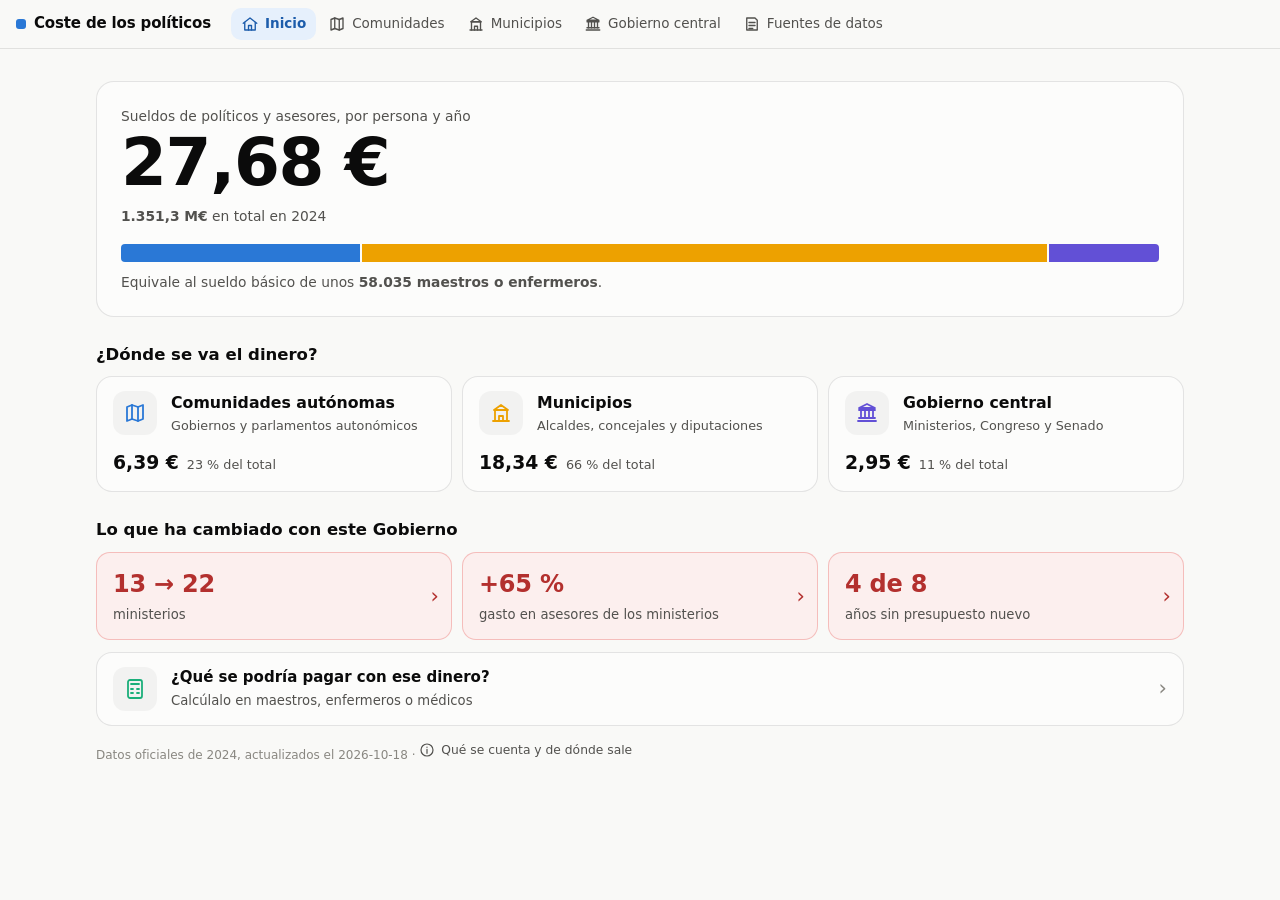
==== commit 625d2350: "Web de un vistazo: «Fuentes de datos», navegación nueva y pestaña «Este Gobierno» - Los textos largo" ====
--- a/docs/index.html
+++ b/docs/index.html
@@ -4,7 +4,7 @@
 <meta charset="utf-8">
 <meta name="viewport" content="width=device-width, initial-scale=1">
 <title>Coste de los políticos</title>
-<meta name="description" content="Cuánto nos cuestan los políticos en España: gobiernos, parlamentos, ayuntamientos y Gobierno central, explicado para cualquiera y con datos descargables para periodistas.">
+<meta name="description" content="Cuánto nos cuestan los políticos en España: gobiernos, parlamentos, ayuntamientos y Gobierno central, de un vistazo, con datos oficiales.">
 <link rel="stylesheet" href="estilo.css">
 </head>
 <body>
@@ -18,23 +18,13 @@
     <p class="det" id="equivale"></p>
   </section>
 
-  <h2 class="titulo-bloque">¿Qué quieres ver?</h2>
+  <h2 class="titulo-bloque">¿Dónde se va el dinero?</h2>
   <div class="niveles" id="niveles"></div>
-  <div class="enlaces-extra">
-    <a href="calculadora.html"><span class="icono-caja"></span>¿Qué se podría pagar con ese dinero?</a>
-    <a href="periodistas.html"><span class="icono-caja"></span>Periodistas: datos, descargas y fuentes</a>
-  </div>
 
-  <h2 class="titulo-bloque">Lo más importante</h2>
-  <ul class="claves" id="claves"></ul>
+  <h2 class="titulo-bloque">Lo que ha cambiado con este Gobierno</h2>
+  <div class="alertas" id="alertas"></div>
 
-  <details class="explicacion">
-    <summary>Cómo leer estas cifras</summary>
-    <p><b>Solo sueldos de cargos políticos y de sus asesores:</b> presidentes, consejeros, ministros, secretarios de Estado, directores generales, parlamentarios, alcaldes, concejales y diputados provinciales, y el personal eventual que nombran. No se cuentan funcionarios, médicos, profesores ni policías.</p>
-    <p><b>Sin dietas ni cotizaciones sociales.</b> Son sueldos brutos, así que el coste total para las arcas públicas es algo mayor.</p>
-    <p><b>Presupuesto o gasto real.</b> Algunas administraciones publican lo que gastaron y otras solo lo que presupuestaron. Cada cifra indica cuál es.</p>
-    <p>Todas las fuentes son oficiales y se enlazan en <a href="periodistas.html#fuentes">la página de fuentes</a>.</p>
-  </details>
+  <a class="enlace-grande seccion" href="calculadora.html"><span class="icono-caja" id="calc-icono"></span><span><b>¿Qué se podría pagar con ese dinero?</b><span>Calcúlalo en maestros, enfermeros o médicos</span></span><i aria-hidden="true">›</i></a>
 
   <footer class="pie"><p id="pie"></p></footer>
 </div>
--- a/docs/estilo.css
+++ b/docs/estilo.css
@@ -30,6 +30,10 @@
   --aviso: #8a5a00;
   --acento-suave: #e6f0fc;
   --acento-texto: #1c5cab;
+  --alerta: #e34948;
+  --alerta-texto: #b3302e;
+  --alerta-suave: #fcefee;
+  --gris-barra: #cfcec6;
 }
 
 @media (prefers-color-scheme: dark) {
@@ -63,6 +67,10 @@
     --aviso: #fab219;
     --acento-suave: #16283f;
     --acento-texto: #9ec5f4;
+    --alerta: #e66767;
+    --alerta-texto: #f29b9b;
+    --alerta-suave: #2b1717;
+    --gris-barra: #4a4a46;
   }
 }
 :root[data-theme="dark"] {
@@ -95,6 +103,10 @@
   --aviso: #fab219;
   --acento-suave: #16283f;
   --acento-texto: #9ec5f4;
+  --alerta: #e66767;
+  --alerta-texto: #f29b9b;
+  --alerta-suave: #2b1717;
+  --gris-barra: #4a4a46;
 }
 
 * { box-sizing: border-box; }
@@ -264,7 +276,7 @@
 .menu-enlaces .icono { width: 18px; height: 18px; }
 .menu-enlaces a:hover { background: var(--hover); color: var(--tinta); }
 .menu-enlaces a[aria-current="page"] { background: var(--acento-suave); color: var(--acento-texto); font-weight: 600; }
-.barra-inferior, .hoja { display: none; }
+.barra-inferior { display: none; }
 
 @media (max-width: 760px) {
   .menu { justify-content: center; padding: 10px 16px; }
@@ -274,7 +286,7 @@
     display: grid; grid-template-columns: repeat(5, 1fr); position: fixed; left: 0; right: 0; bottom: 0; z-index: 6;
     background: var(--superficie); border-top: 1px solid var(--borde); padding: 6px 4px calc(6px + env(safe-area-inset-bottom));
   }
-  .barra-inferior a, .barra-inferior button {
+  .barra-inferior a {
     display: flex; flex-direction: column; align-items: center; gap: 2px; padding: 4px 2px; border: 0; background: none;
     font: inherit; font-size: 0.68rem; color: var(--tenue); text-decoration: none; cursor: pointer; border-radius: 10px;
     white-space: nowrap; overflow: hidden;
@@ -282,13 +294,6 @@
   .barra-inferior span { max-width: 100%; overflow: hidden; text-overflow: ellipsis; }
   .barra-inferior [aria-current="page"] { color: var(--acento-texto); font-weight: 650; }
   .barra-inferior [aria-current="page"] .icono { stroke-width: 2.2; }
-  .hoja:not([hidden]) { display: block; position: fixed; inset: 0; z-index: 7; background: rgba(0, 0, 0, 0.35); }
-  .hoja-panel {
-    position: absolute; left: 0; right: 0; bottom: 0; background: var(--superficie); border-radius: 18px 18px 0 0;
-    padding: 10px 12px calc(84px + env(safe-area-inset-bottom)); display: grid; gap: 4px;
-  }
-  .hoja-panel a { display: flex; align-items: center; gap: 12px; padding: 14px 12px; border-radius: 12px; color: var(--tinta); text-decoration: none; font-size: 1rem; }
-  .hoja-panel a:hover, .hoja-panel a[aria-current="page"] { background: var(--hover); }
 }
 
 a { color: var(--acento); }
@@ -307,14 +312,6 @@
 .portada p { margin: 10px 0 0; font-size: 1.05rem; max-width: 44rem; }
 .portada .det { color: var(--tinta-2); font-size: 0.92rem; }
 
-.tarjetas { display: grid; grid-template-columns: repeat(auto-fill, minmax(240px, 1fr)); gap: 12px; margin-top: 12px; }
-a.tarjeta-enlace {
-  display: block; text-decoration: none; color: inherit; background: var(--superficie); border: 1px solid var(--borde);
-  border-radius: 12px; padding: 14px 16px;
-}
-a.tarjeta-enlace:hover { background: var(--hover); border-color: var(--tinta-2); }
-a.tarjeta-enlace b { display: block; font-size: 1.02rem; margin-bottom: 4px; }
-a.tarjeta-enlace span { color: var(--tinta-2); font-size: 0.9rem; }
 
 .claves { list-style: none; margin: 0; padding: 0; display: grid; gap: 10px; }
 .claves li { background: var(--superficie); border: 1px solid var(--borde); border-radius: 12px; padding: 12px 14px; }
@@ -327,11 +324,6 @@
   border-radius: 8px; padding: 4px 10px; cursor: pointer; text-decoration: none; display: inline-flex; align-items: center; gap: 4px;
 }
 .boton:hover { background: var(--hover); border-color: var(--tinta-2); }
-.segmentos { display: inline-flex; border: 1px solid var(--borde); border-radius: 999px; padding: 2px; background: var(--superficie); }
-.segmentos button { font: inherit; font-size: 0.85rem; border: 0; background: none; color: var(--tinta-2); padding: 4px 12px; border-radius: 999px; cursor: pointer; }
-.segmentos button[aria-pressed="true"] { background: var(--tinta); color: var(--plano); }
-.controles { display: flex; flex-wrap: wrap; gap: 8px 16px; align-items: center; margin: 8px 0 12px; }
-.controles label { font-size: 0.85rem; color: var(--tinta-2); display: inline-flex; gap: 6px; align-items: center; }
 input[type="search"], input[type="number"], select {
   font: inherit; color: var(--tinta); background: var(--superficie); border: 1px solid var(--borde);
   border-radius: 8px; padding: 7px 10px;
@@ -343,9 +335,6 @@
 .grafico .eje text { fill: var(--tinta-2); font-size: 11px; }
 .grafico .eje line, .grafico .eje path { stroke: var(--eje); }
 .grafico .rejilla-y line { stroke: var(--rejilla); }
-.grafico .banda { fill: var(--hover); }
-.grafico .banda-et { fill: var(--tinta-2); font-size: 11px; }
-.grafico .prorroga { fill: url(#rayado); }
 .grafico .marca-hover { fill: transparent; cursor: default; }
 .grafico .linea { fill: none; stroke-width: 2; }
 .grafico .punto { stroke: var(--superficie); stroke-width: 2; }
@@ -399,16 +388,12 @@
 [hidden] { display: none !important; }
 .calc .campo select, .calc .campo input[type="number"] { width: 100%; max-width: 100%; min-width: 0; }
 .barra-fila .nom { overflow-wrap: anywhere; }
-.controles select { max-width: 100%; }
-.controles label { flex-wrap: wrap; }
 @media (max-width: 560px) {
   .barra-fila { grid-template-columns: minmax(0, 1fr) auto; row-gap: 2px; }
   .barra-fila .nom { grid-column: 1 / -1; }
 }
 
 /* ---- Secciones con pestañas (Gobierno central) ---- */
-.cabecera-seccion { margin: 8px 0 4px; }
-.cabecera-seccion .entradilla { margin-bottom: 12px; }
 .pestanas {
   position: sticky; top: 49px; z-index: 4; display: flex; gap: 4px; overflow-x: auto; scrollbar-width: none;
   background: var(--plano); padding: 8px 0; margin: 0 0 12px; border-bottom: 1px solid var(--borde);
@@ -428,27 +413,10 @@
 .pila.grande { height: 18px; margin: 18px 0 8px; }
 .app .titulo-bloque { font-size: 1.1rem; margin: 26px 0 10px; }
 
-.datos-clave { display: grid; grid-template-columns: repeat(auto-fill, minmax(180px, 1fr)); gap: 10px; }
-.dato {
-  position: relative; display: flex; flex-direction: column; gap: 4px; text-align: left; font: inherit; color: inherit; cursor: pointer;
-  background: var(--superficie); border: 1px solid var(--borde); border-radius: 14px; padding: 14px 32px 14px 16px;
-}
-.dato b { font-size: 1.45rem; letter-spacing: -0.01em; }
-.dato span { color: var(--tinta-2); font-size: 0.88rem; }
-.dato i { position: absolute; right: 14px; top: 50%; transform: translateY(-50%); font-style: normal; color: var(--tenue); font-size: 1.3rem; }
-.dato:hover { border-color: var(--acento); }
-.dato:hover i { color: var(--acento); }
-
-.explicacion { margin-top: 20px; background: var(--superficie); border: 1px solid var(--borde); border-radius: 14px; padding: 12px 16px; font-size: 0.9rem; max-width: 46rem; }
-.explicacion summary { font-weight: 600; color: var(--tinta); }
-.explicacion ul { list-style: disc; padding-left: 18px; max-height: none; }
-.explicacion li { display: list-item; border: 0; padding: 3px 0; }
-.explicacion p { margin: 8px 0; color: var(--tinta-2); }
-.resumen-caja { background: var(--acento-suave); border-radius: 14px; padding: 14px 16px; margin: 12px 0 0; font-size: 0.95rem; }
+
 .pie-panel { color: var(--tenue); font-size: 0.78rem; margin-top: 16px; }
 .pie-panel a { color: var(--tinta-2); }
 
-.selector { font-size: 0.85rem; color: var(--tinta-2); display: inline-flex; gap: 6px; align-items: center; }
 .barras-dobles { display: grid; gap: 2px; margin-top: 6px; }
 .barra-doble { display: grid; grid-template-columns: minmax(0, 17rem) minmax(0, 1fr) 5rem; gap: 10px; align-items: center; padding: 4px; border-radius: 8px; }
 .barra-doble:hover { background: var(--hover); }
@@ -472,11 +440,6 @@
   .barra-doble { grid-template-columns: minmax(0, 1fr) auto; row-gap: 2px; }
   .barra-doble .nom { grid-column: 1 / -1; }
   .barra-doble .pista { grid-column: 1; }
-  .datos-clave { grid-template-columns: 1fr 1fr; gap: 8px; }
-  .dato { padding: 12px 22px 12px 12px; }
-  .dato b { font-size: 1.2rem; }
-  .dato span { font-size: 0.8rem; }
-  .dato i { right: 8px; }
 }
 
 .ficha-cab { flex-wrap: wrap; row-gap: 6px; }
@@ -499,23 +462,134 @@
 .nivel-txt span, .nivel-v span { color: var(--tinta-2); font-size: 0.85rem; }
 .nivel-v { text-align: right; }
 .nivel-v b { font-size: 1.25rem; font-variant-numeric: tabular-nums; }
-.enlaces-extra { display: grid; grid-template-columns: 1fr 1fr; gap: 10px; margin-top: 10px; }
-.enlaces-extra a {
-  display: flex; align-items: center; gap: 12px; padding: 10px 14px; border-radius: 14px; border: 1px solid var(--borde);
-  background: var(--superficie); color: var(--tinta); text-decoration: none; font-size: 0.92rem;
-}
-.enlaces-extra a:hover { border-color: var(--acento); }
-.enlaces-extra .icono-caja { width: 36px; height: 36px; color: var(--tinta-2); }
 .claves li { border-radius: 14px; padding: 14px 16px; }
-.claves .fuente-frase .boton { font-size: 0.78rem; padding: 2px 8px; }
 
 @media (max-width: 760px) {
   .portada { padding: 20px 16px; }
   a.nivel { padding: 12px; gap: 12px; }
-  .enlaces-extra { grid-template-columns: 1fr; }
 }
 @media (min-width: 900px) {
   .niveles { grid-template-columns: repeat(3, 1fr); }
   a.nivel { grid-template-columns: auto minmax(0, 1fr); grid-template-rows: auto auto; }
   a.nivel .nivel-v { grid-column: 1 / -1; text-align: left; flex-direction: row; align-items: baseline; gap: 8px; }
 }
+
+/* ---- Vista de un vistazo: piezas compartidas ---- */
+.menu .marca { display: inline-flex; align-items: center; gap: 8px; }
+.marca-punto { width: 10px; height: 10px; border-radius: 3px; background: var(--acento); flex: none; }
+.mas-info { display: inline-flex; align-items: center; gap: 6px; color: var(--tinta-2); text-decoration: none; font-size: 0.82rem; }
+.mas-info:hover { color: var(--acento); }
+.mas-info .icono { width: 16px; height: 16px; }
+.mas-info .icono circle { fill: none; stroke: currentColor; }
+
+/* Lista de partes con su color y su importe */
+.partes { display: grid; margin-top: 6px; }
+.partes > div { display: flex; align-items: center; padding: 6px 0; border-top: 1px solid var(--rejilla); font-size: 0.9rem; }
+.partes > div > span { flex: 1; min-width: 0; color: var(--tinta-2); }
+.partes > div > b { font-variant-numeric: tabular-nums; font-weight: 600; }
+
+/* Tarjetas de aviso: cifra grande en rojo y frase corta; llevan a «Este Gobierno» */
+.alertas { display: grid; grid-template-columns: repeat(3, minmax(0, 1fr)); gap: 10px; }
+.alerta-tarjeta {
+  position: relative; display: flex; flex-direction: column; gap: 4px; text-decoration: none; color: inherit;
+  background: var(--alerta-suave); border: 1px solid color-mix(in srgb, var(--alerta) 30%, transparent);
+  border-radius: 14px; padding: 14px 30px 14px 16px;
+}
+.alerta-tarjeta b { font-size: 1.6rem; letter-spacing: -0.01em; color: var(--alerta-texto); font-variant-numeric: tabular-nums; }
+.alerta-tarjeta span { color: var(--tinta-2); font-size: 0.88rem; }
+.alerta-tarjeta i { position: absolute; right: 12px; top: 50%; transform: translateY(-50%); font-style: normal; color: var(--alerta-texto); font-size: 1.4rem; }
+.alerta-tarjeta:hover { border-color: var(--alerta); }
+
+/* Enlace grande a otra herramienta */
+a.enlace-grande {
+  display: grid; grid-template-columns: auto minmax(0, 1fr) auto; gap: 14px; align-items: center;
+  background: var(--superficie); border: 1px solid var(--borde); border-radius: 16px; padding: 14px 16px;
+  color: inherit; text-decoration: none; margin-top: 12px;
+}
+a.enlace-grande:hover { border-color: var(--acento); }
+a.enlace-grande > span:nth-child(2) { display: flex; flex-direction: column; gap: 2px; }
+a.enlace-grande > span:nth-child(2) span { color: var(--tinta-2); font-size: 0.88rem; }
+a.enlace-grande .icono-caja { color: var(--c-3); }
+a.enlace-grande i { font-style: normal; color: var(--tenue); font-size: 1.4rem; }
+
+/* ---- Este Gobierno ---- */
+.cabecera-panel { margin: 4px 0 14px; }
+.cabecera-panel h2 { font-size: 1.3rem; margin: 0; }
+.cabecera-panel .det { color: var(--tinta-2); margin: 4px 0 0; font-size: 0.9rem; }
+.comparaciones { display: grid; grid-template-columns: repeat(auto-fill, minmax(300px, 1fr)); gap: 10px; }
+.comparacion { background: var(--superficie); border: 1px solid var(--borde); border-radius: 14px; padding: 14px 16px; }
+.comparacion.sube { border-color: color-mix(in srgb, var(--alerta) 35%, var(--borde)); }
+.comp-cab { display: flex; justify-content: space-between; align-items: baseline; gap: 8px; margin-bottom: 8px; }
+.comp-cab span { font-weight: 600; font-size: 0.95rem; }
+.delta { font-variant-numeric: tabular-nums; white-space: nowrap; font-size: 0.95rem; color: var(--tinta-2); }
+.comparacion.sube .delta { color: var(--alerta-texto); }
+.comp-fila { display: grid; grid-template-columns: 5.2rem minmax(0, 1fr) 5.4rem; gap: 10px; align-items: center; padding: 3px 0; font-size: 0.88rem; }
+.comp-fila > span:first-child { color: var(--tinta-2); }
+.comp-fila b { text-align: right; font-variant-numeric: tabular-nums; font-weight: 600; }
+.comp-fila .pista, .barra-gob .pista { position: relative; height: 12px; }
+.comp-fila .pista span, .barra-gob .pista span { position: absolute; left: 0; top: 0; bottom: 0; border-radius: 0 4px 4px 0; background: var(--gris-barra); }
+.comp-fila.ahora > span:first-child { color: var(--tinta); font-weight: 600; }
+.comp-fila.ahora .pista span, .barra-gob.actual .pista span { background: var(--alerta); }
+.comp-nota { color: var(--tenue); font-size: 0.78rem; margin-top: 6px; }
+.comp-nota:empty { display: none; }
+.anyos { display: grid; grid-template-columns: repeat(auto-fill, minmax(30px, 1fr)); gap: 3px; }
+.anyos span {
+  text-align: center; font-size: 0.72rem; font-variant-numeric: tabular-nums; padding: 4px 0; border-radius: 5px;
+  background: var(--hover); color: var(--tenue);
+}
+.anyos span.actual { color: var(--tinta-2); background: color-mix(in srgb, var(--alerta) 10%, transparent); }
+.anyos span.prorrogado { background: var(--alerta); color: #fff; font-weight: 600; }
+.destacado.alerta { background: var(--alerta-suave); border-color: color-mix(in srgb, var(--alerta) 30%, transparent); }
+.destacado.alerta .gran-cifra { color: var(--alerta-texto); }
+.destacado.alerta a { color: var(--alerta-texto); }
+.barras-gob { display: grid; gap: 4px; margin-top: 8px; }
+.barra-gob { display: grid; grid-template-columns: 9rem minmax(0, 1fr) 5.4rem; gap: 10px; align-items: center; font-size: 0.9rem; padding: 3px 0; }
+.barra-gob .nom small { color: var(--tenue); font-size: 0.78rem; }
+.barra-gob b { text-align: right; font-variant-numeric: tabular-nums; font-weight: 600; }
+.barra-gob.actual .nom { font-weight: 650; }
+.mu.rayado { background: repeating-linear-gradient(135deg, var(--alerta) 0 2px, transparent 2px 4px); border: 1px solid var(--alerta); }
+.grafico .barra-anyo { fill: var(--gris-barra); }
+.grafico .barra-anyo.actual { fill: var(--alerta); }
+.grafico .barra-anyo.prorrogado { fill: url(#rayas); stroke: var(--alerta); stroke-width: 1; }
+.grafico #rayas rect { fill: var(--alerta); }
+
+/* Sueldos: referencia del presidente */
+.linea-ref { display: inline-block; width: 0; height: 14px; border-left: 1.5px dashed var(--tinta-2); }
+.barra-fila.es-ref .nom { font-weight: 650; }
+.barra-fila.es-ref .bar { background: var(--tinta-2); }
+#s-resumen { color: var(--tinta-2); margin: 0 0 6px; }
+#s-resumen b { color: var(--tinta); }
+.etiqueta.alerta { border-color: var(--alerta); color: var(--alerta-texto); }
+
+/* Comunidades: ajustes plegados y «por qué» con flechas */
+.ajustes { margin: 8px 0 12px; }
+.ajustes summary { display: inline-flex; align-items: center; gap: 6px; font-size: 0.88rem; padding: 6px 12px; border: 1px solid var(--borde); border-radius: 999px; background: var(--superficie); }
+.ajustes .filtros { margin: 10px 0 0; }
+.porque ul { list-style: none; padding: 0; max-height: none; }
+.porque li { display: flex; flex-wrap: wrap; justify-content: space-between; gap: 2px 10px; padding: 5px 0; border-top: 1px solid var(--rejilla); margin: 0; }
+.porque li:first-child { border-top: 0; }
+.porque li.sube > span:first-child { color: var(--alerta-texto); }
+.porque li.baja > span:first-child { color: var(--c-3); }
+.porque li .t2 { font-variant-numeric: tabular-nums; font-size: 0.82rem; }
+
+/* Fuentes de datos */
+.indice { display: grid; grid-template-columns: 1fr 1fr; gap: 12px; margin: 8px 0 4px; }
+.indice > div { display: flex; flex-wrap: wrap; gap: 6px; align-content: flex-start; background: var(--superficie); border: 1px solid var(--borde); border-radius: 14px; padding: 12px 14px; }
+.indice .det { width: 100%; color: var(--tinta-2); font-size: 0.82rem; font-weight: 600; }
+.indice a { font-size: 0.88rem; text-decoration: none; padding: 4px 10px; border-radius: 999px; background: var(--hover); color: var(--tinta); }
+.indice a:hover { background: var(--acento-suave); color: var(--acento-texto); }
+.texto.tarjeta { max-width: none; }
+.texto.tarjeta p, .texto.tarjeta li { max-width: 46rem; }
+.texto.tarjeta ul { padding-left: 18px; }
+.app h3.sub { font-size: 0.95rem; margin: 16px 0 4px; color: var(--tinta); }
+section[id], h2[id] { scroll-margin-top: 64px; }
+
+@media (max-width: 760px) {
+  .alertas { grid-template-columns: 1fr; gap: 8px; }
+  .alerta-tarjeta { flex-direction: row; align-items: baseline; gap: 10px; padding: 12px 30px 12px 14px; }
+  .alerta-tarjeta b { font-size: 1.3rem; white-space: nowrap; }
+  .comparaciones { grid-template-columns: 1fr; }
+  .comp-fila { grid-template-columns: 4.6rem minmax(0, 1fr) 4.8rem; gap: 8px; }
+  .barra-gob { grid-template-columns: 6.8rem minmax(0, 1fr) 4.8rem; gap: 8px; }
+  .indice { grid-template-columns: 1fr; }
+}
